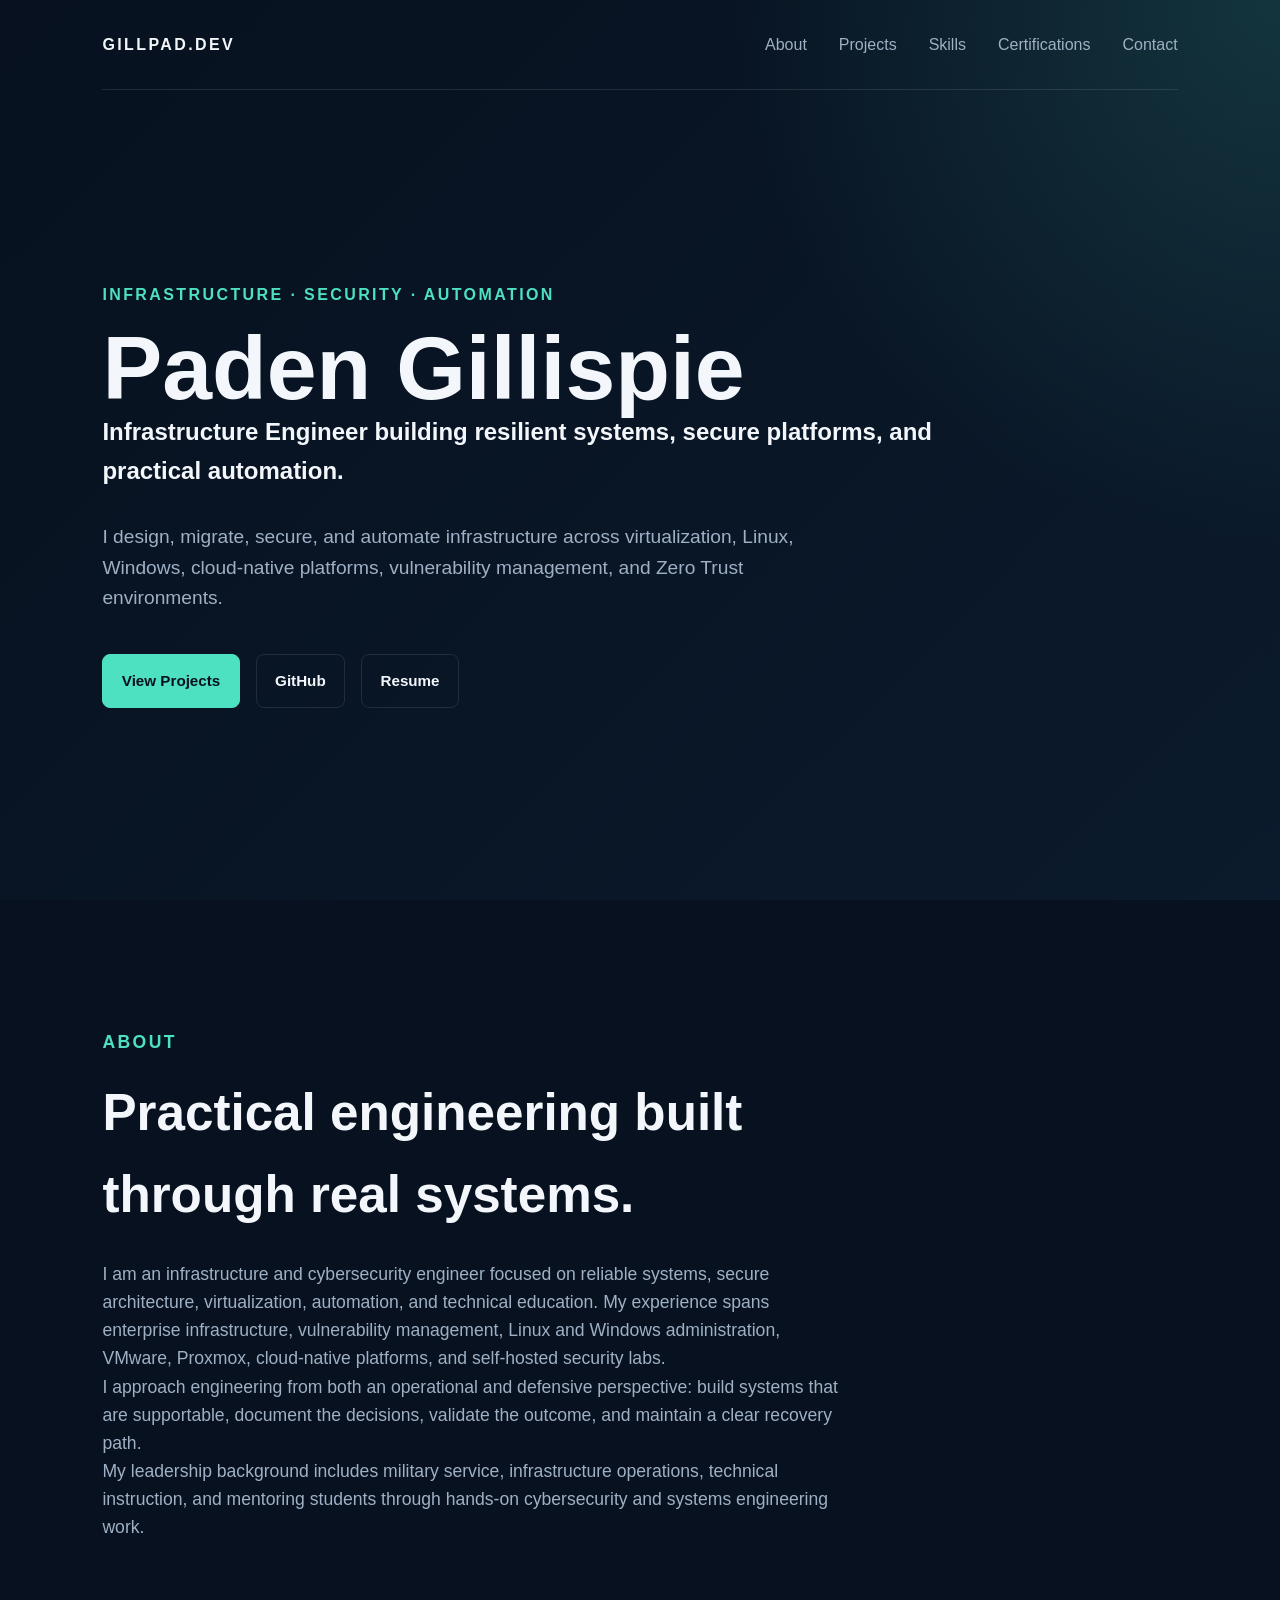
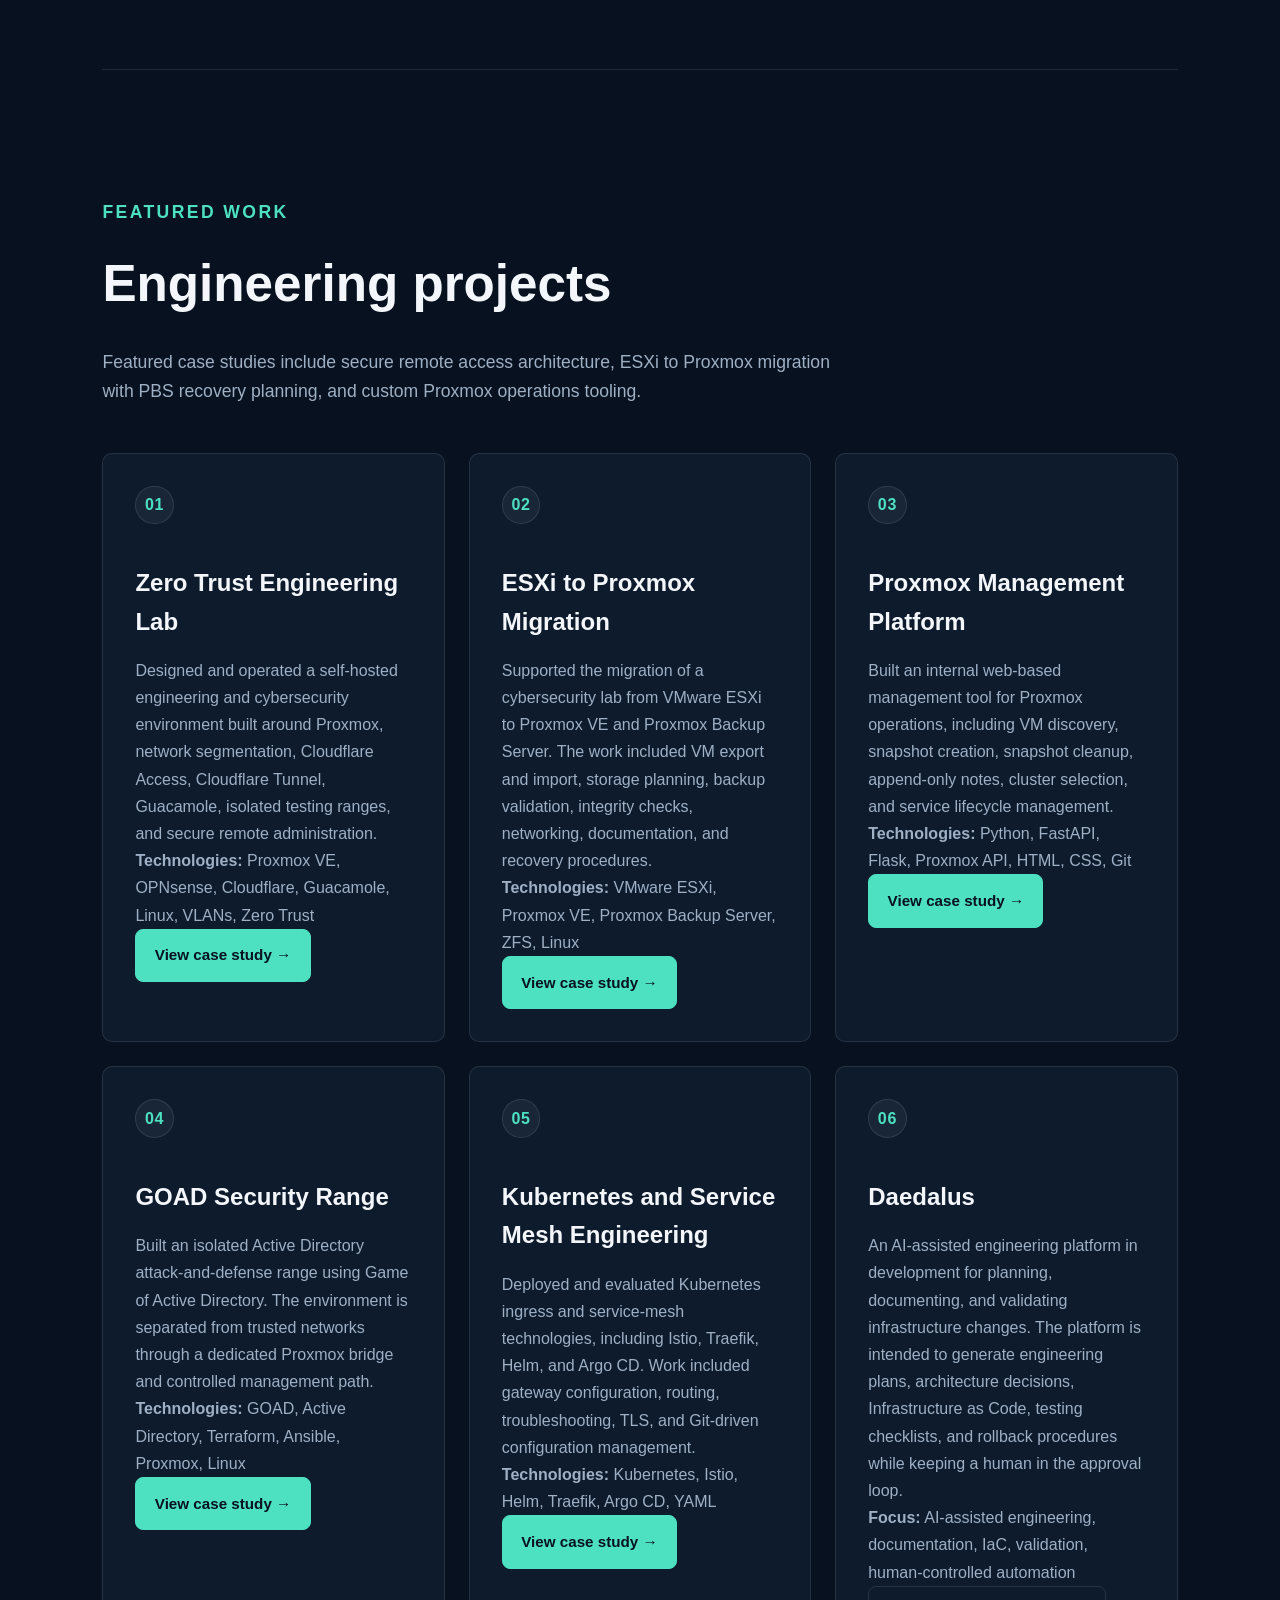
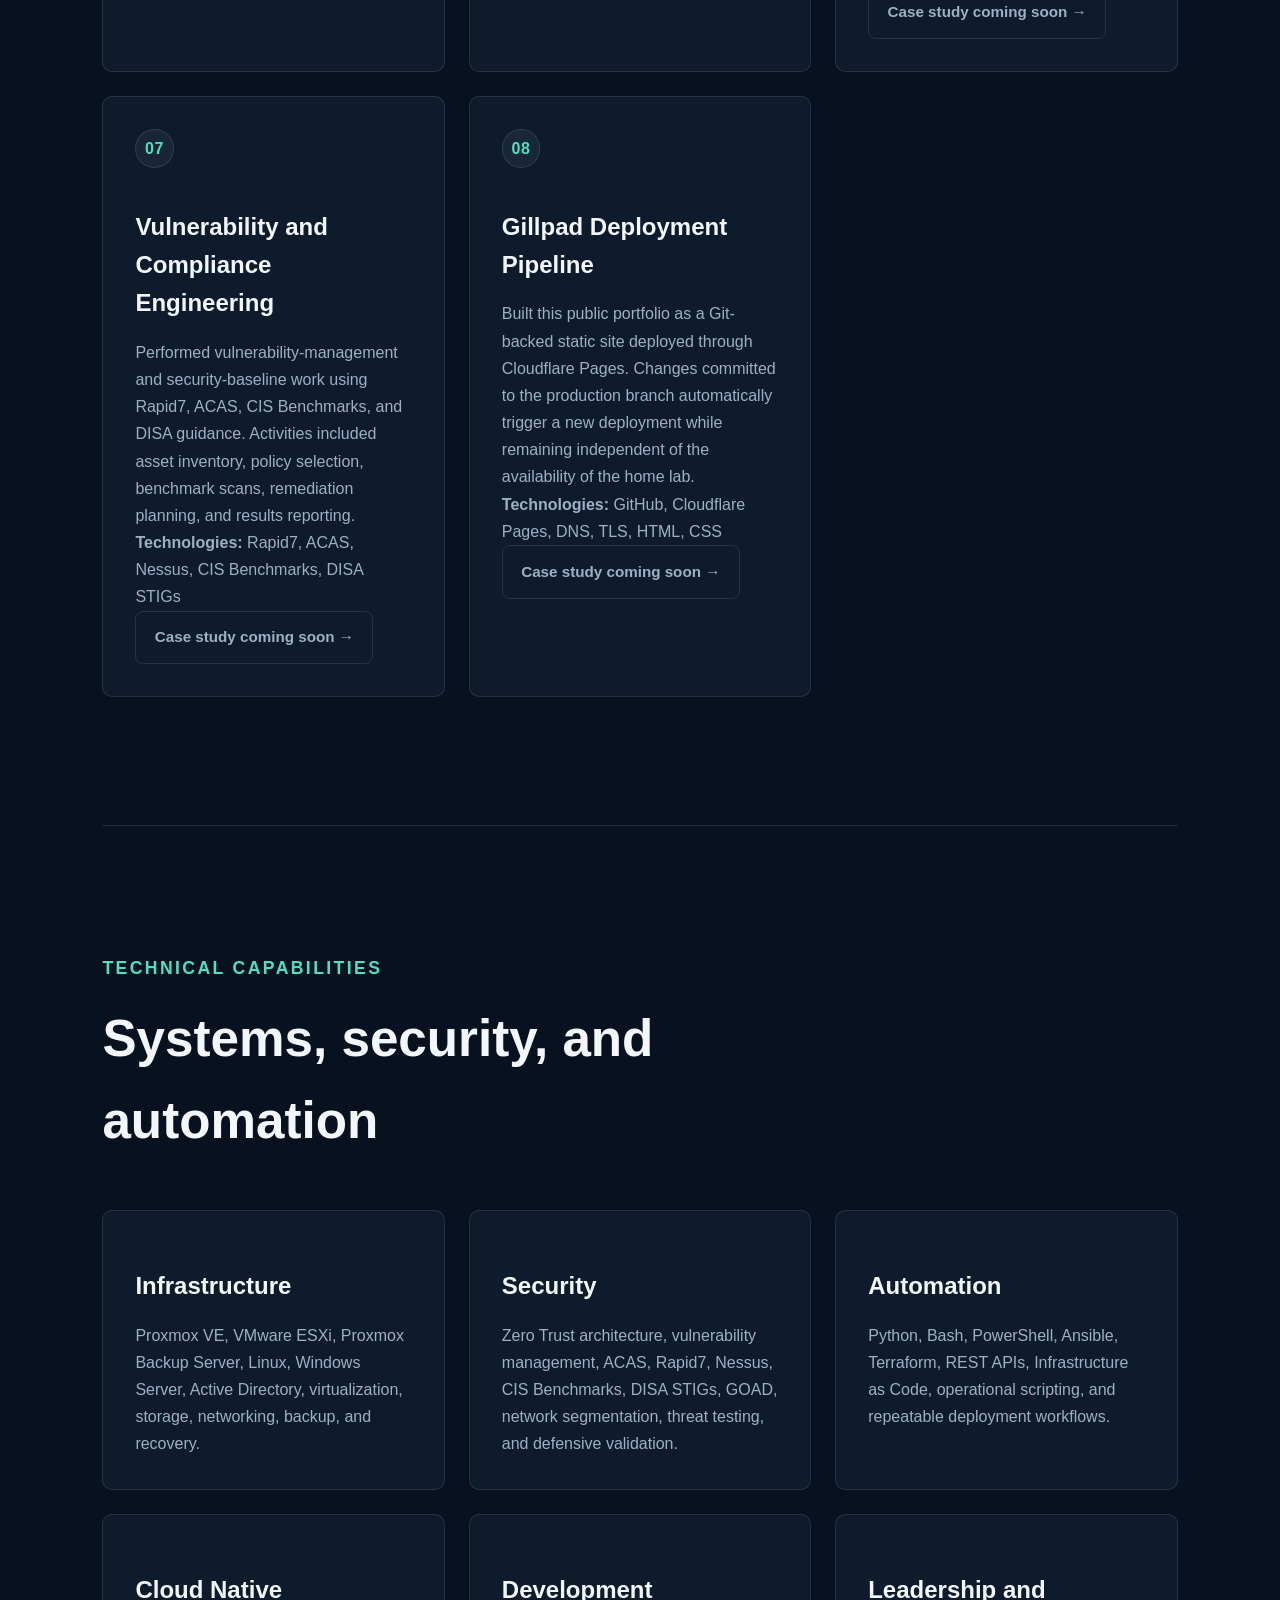
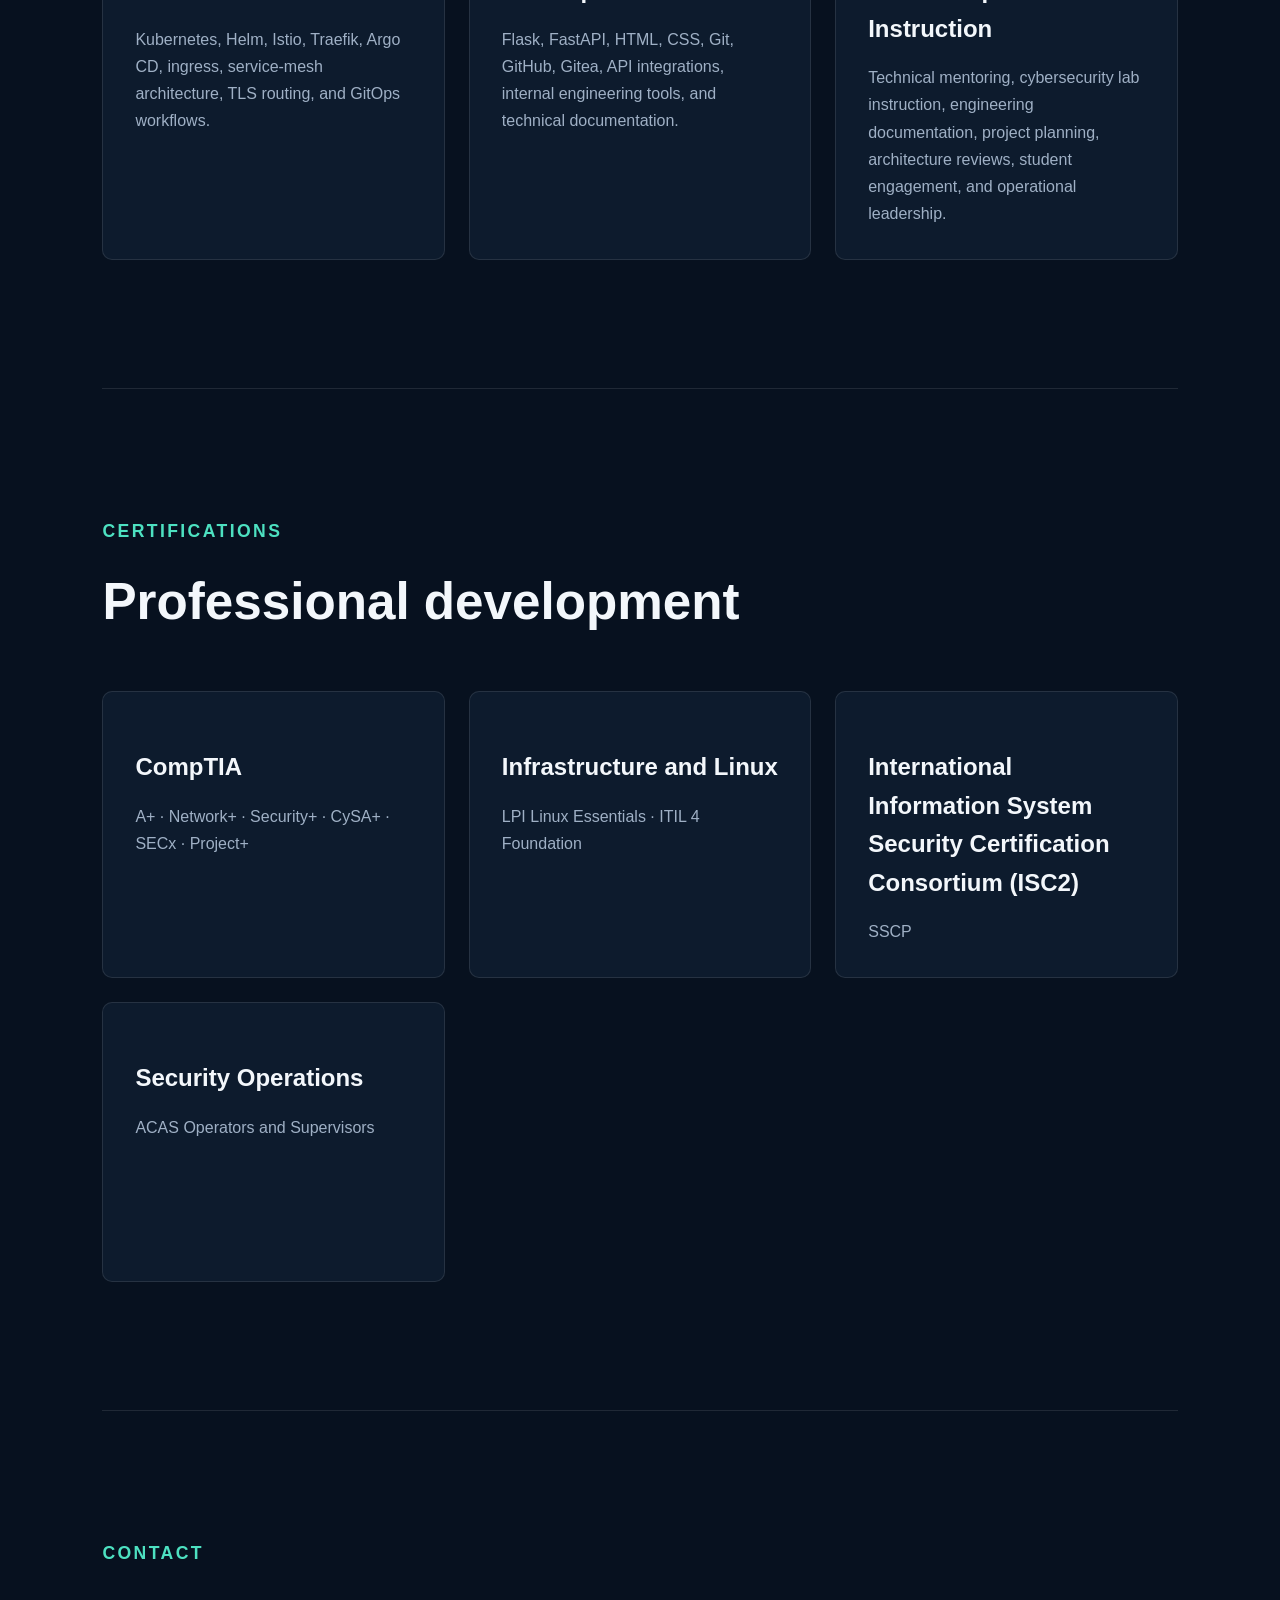
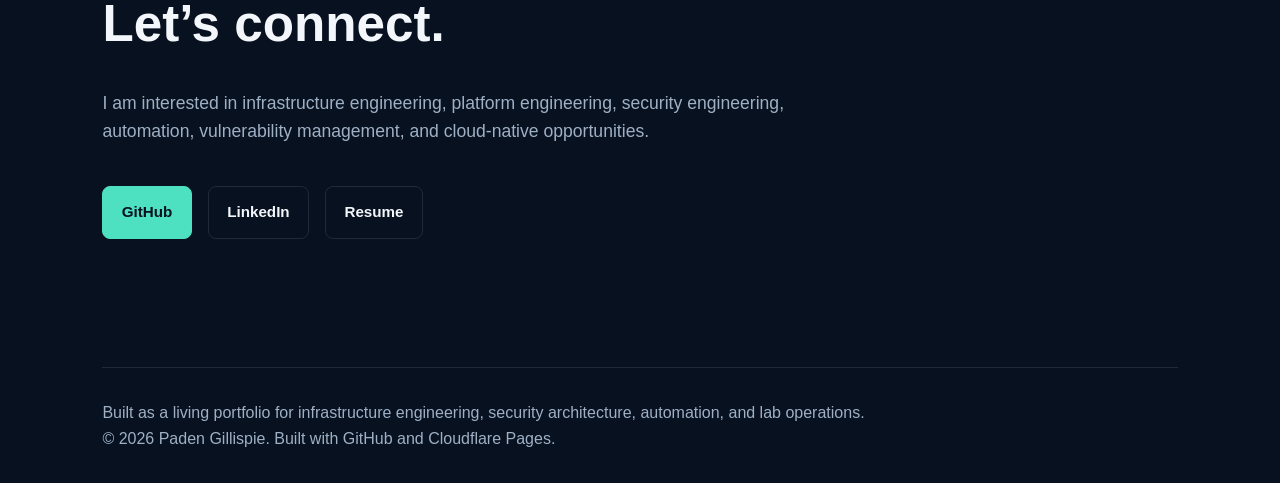
==== index.html @ 0b92f2bb "Update project link to Kubernetes service mesh" ====
<!DOCTYPE html>
<html lang="en">
<head>
  <meta charset="UTF-8">

  <meta
    name="viewport"
    content="width=device-width, initial-scale=1.0"
  >

  <meta
    name="description"
    content="Paden Gillispie's infrastructure engineering, cybersecurity, automation, and Zero Trust portfolio."
  >

  <meta name="author" content="Paden Gillispie">

  <meta property="og:title" content="Paden Gillispie | Infrastructure Engineer">

  <meta
    property="og:description"
    content="Infrastructure engineering, cybersecurity, automation, virtualization, and Zero Trust projects."
  >

  <meta property="og:type" content="website">
  <meta property="og:url" content="https://gillpad.dev">

  <title>Paden Gillispie | Infrastructure Engineer</title>

  <link rel="stylesheet" href="style.css">
</head>

<body>

  <header class="hero">

    <nav aria-label="Primary navigation">

      <a class="logo" href="#top">
        GILLPAD.DEV
      </a>

      <div class="nav-links">
        <a href="#about">About</a>
        <a href="#projects">Projects</a>
        <a href="#skills">Skills</a>
        <a href="#certifications">Certifications</a>
        <a href="#contact">Contact</a>
      </div>

    </nav>

    <div class="hero-content" id="top">

      <p class="eyebrow">
        INFRASTRUCTURE · SECURITY · AUTOMATION
      </p>

      <h1>
        Paden Gillispie
      </h1>

      <h2>
        Infrastructure Engineer building resilient systems,
        secure platforms, and practical automation.
      </h2>

      <p class="hero-text">
        I design, migrate, secure, and automate infrastructure across
        virtualization, Linux, Windows, cloud-native platforms, vulnerability
        management, and Zero Trust environments.
      </p>

      <div class="hero-buttons">

        <a class="button primary" href="#projects">
          View Projects
        </a>

        <a
          class="button secondary"
          href="https://github.com/pgill-dev"
          target="_blank"
          rel="noopener noreferrer"
        >
          GitHub
        </a>

        <a
          class="button secondary"
          href="/assets/PadenGillispie_Resume_2026.pdf"
          target="_blank"
          rel="noopener noreferrer"
        >
          Resume
        </a>

      </div>

    </div>

  </header>

  <main>

    <section id="about">

      <p class="section-label">
        ABOUT
      </p>

      <h2>
        Practical engineering built through real systems.
      </h2>

      <p>
        I am an infrastructure and cybersecurity engineer focused on reliable
        systems, secure architecture, virtualization, automation, and technical
        education. My experience spans enterprise infrastructure, vulnerability
        management, Linux and Windows administration, VMware, Proxmox,
        cloud-native platforms, and self-hosted security labs.
      </p>

      <p>
        I approach engineering from both an operational and defensive
        perspective: build systems that are supportable, document the decisions,
        validate the outcome, and maintain a clear recovery path.
      </p>

      <p>
        My leadership background includes military service, infrastructure
        operations, technical instruction, and mentoring students through
        hands-on cybersecurity and systems engineering work.
      </p>

    </section>

    <section id="projects">

      <p class="section-label">
        FEATURED WORK
      </p>
      <h2>
        Engineering projects
      </h2>

      <p>
        Featured case studies include secure remote access architecture, ESXi to
        Proxmox migration with PBS recovery planning, and custom Proxmox operations
        tooling.
      </p>

      <div class="project-grid">

        <article class="card">

          <span>01</span>

          <h3>
            Zero Trust Engineering Lab
          </h3>

          <p>
            Designed and operated a self-hosted engineering and cybersecurity
            environment built around Proxmox, network segmentation, Cloudflare
            Access, Cloudflare Tunnel, Guacamole, isolated testing ranges, and
            secure remote administration.
          </p>

          <p>
            <strong>Technologies:</strong>
            Proxmox VE, OPNsense, Cloudflare, Guacamole, Linux, VLANs,
            Zero Trust
          </p>

          <a class="project-link" href="/projects/zero-trust-access.html">
            View case study →
          </a>  
            
        </article>

        <article class="card">

          <span>02</span>

          <h3>
            ESXi to Proxmox Migration
          </h3>

          <p>
            Supported the migration of a cybersecurity lab from VMware ESXi to
            Proxmox VE and Proxmox Backup Server. The work included VM export
            and import, storage planning, backup validation, integrity checks,
            networking, documentation, and recovery procedures.
          </p>

          <p>
            <strong>Technologies:</strong>
            VMware ESXi, Proxmox VE, Proxmox Backup Server, ZFS, Linux
          </p>
          <a class="project-link" href="/projects/proxmox-recovery.html">
            View case study →
          </a>

        </article>

        <article class="card">

          <span>03</span>

          <h3>
            Proxmox Management Platform
          </h3>

          <p>
            Built an internal web-based management tool for Proxmox operations,
            including VM discovery, snapshot creation, snapshot cleanup,
            append-only notes, cluster selection, and service lifecycle
            management.
          </p>

          <p>
            <strong>Technologies:</strong>
            Python, FastAPI, Flask, Proxmox API, HTML, CSS, Git
          </p>
          <a class="project-link" href="/projects/proxmox-management-platform.html">
            View case study →
          </a>
          
        </article>

        <article class="card">

          <span>04</span>

          <h3>
            GOAD Security Range
          </h3>

          <p>
            Built an isolated Active Directory attack-and-defense range using
            Game of Active Directory. The environment is separated from trusted
            networks through a dedicated Proxmox bridge and controlled
            management path.
          </p>

          <p>
            <strong>Technologies:</strong>
            GOAD, Active Directory, Terraform, Ansible, Proxmox, Linux
          </p>
          <a class="project-link" href="/projects/goad-security-range.html">
            View case study →
          </a>

        </article>

        <article class="card">

          <span>05</span>

          <h3>
            Kubernetes and Service Mesh Engineering
          </h3>

          <p>
            Deployed and evaluated Kubernetes ingress and service-mesh
            technologies, including Istio, Traefik, Helm, and Argo CD. Work
            included gateway configuration, routing, troubleshooting, TLS, and
            Git-driven configuration management.
          </p>

          <p>
            <strong>Technologies:</strong>
            Kubernetes, Istio, Helm, Traefik, Argo CD, YAML
          </p>
          <a class="project-link" href="/projects/kubernetes-service-mesh.html">
            View case study →
          </a>
          
        </article>

        <article class="card">

          <span>06</span>

          <h3>
            Daedalus
          </h3>

          <p>
            An AI-assisted engineering platform in development for planning,
            documenting, and validating infrastructure changes. The platform is
            intended to generate engineering plans, architecture decisions,
            Infrastructure as Code, testing checklists, and rollback procedures
            while keeping a human in the approval loop.
          </p>

          <p>
            <strong>Focus:</strong>
            AI-assisted engineering, documentation, IaC, validation,
            human-controlled automation
          </p>
          <a class="project-link coming-soon-link" href="/projects/coming-soon.html">
            Case study coming soon →
          </a>

        </article>

        <article class="card">

          <span>07</span>

          <h3>
            Vulnerability and Compliance Engineering
          </h3>

          <p>
            Performed vulnerability-management and security-baseline work using
            Rapid7, ACAS, CIS Benchmarks, and DISA guidance. Activities included
            asset inventory, policy selection, benchmark scans, remediation
            planning, and results reporting.
          </p>

          <p>
            <strong>Technologies:</strong>
            Rapid7, ACAS, Nessus, CIS Benchmarks, DISA STIGs
          </p>
          <a class="project-link coming-soon-link" href="/projects/coming-soon.html">
            Case study coming soon →
          </a>

        </article>

        <article class="card">

          <span>08</span>

          <h3>
            Gillpad Deployment Pipeline
          </h3>

          <p>
            Built this public portfolio as a Git-backed static site deployed
            through Cloudflare Pages. Changes committed to the production
            branch automatically trigger a new deployment while remaining
            independent of the availability of the home lab.
          </p>

          <p>
            <strong>Technologies:</strong>
            GitHub, Cloudflare Pages, DNS, TLS, HTML, CSS
          </p>
          <a class="project-link coming-soon-link" href="/projects/coming-soon.html">
            Case study coming soon →
          </a>

        </article>

      </div>

    </section>

    <section id="skills">

      <p class="section-label">
        TECHNICAL CAPABILITIES
      </p>

      <h2>
        Systems, security, and automation
      </h2>

      <div class="project-grid">

        <article class="card">

          <h3>
            Infrastructure
          </h3>

          <p>
            Proxmox VE, VMware ESXi, Proxmox Backup Server, Linux,
            Windows Server, Active Directory, virtualization, storage,
            networking, backup, and recovery.
          </p>
          
        </article>

        <article class="card">

          <h3>
            Security
          </h3>

          <p>
            Zero Trust architecture, vulnerability management, ACAS, Rapid7,
            Nessus, CIS Benchmarks, DISA STIGs, GOAD, network segmentation,
            threat testing, and defensive validation.
          </p>

        </article>

        <article class="card">

          <h3>
            Automation
          </h3>

          <p>
            Python, Bash, PowerShell, Ansible, Terraform, REST APIs,
            Infrastructure as Code, operational scripting, and repeatable
            deployment workflows.
          </p>

        </article>

        <article class="card">

          <h3>
            Cloud Native
          </h3>

          <p>
            Kubernetes, Helm, Istio, Traefik, Argo CD, ingress,
            service-mesh architecture, TLS routing, and GitOps workflows.
          </p>

        </article>

        <article class="card">

          <h3>
            Development
          </h3>

          <p>
            Flask, FastAPI, HTML, CSS, Git, GitHub, Gitea, API integrations,
            internal engineering tools, and technical documentation.
          </p>

        </article>

        <article class="card">

          <h3>
            Leadership and Instruction
          </h3>

          <p>
            Technical mentoring, cybersecurity lab instruction, engineering
            documentation, project planning, architecture reviews, student
            engagement, and operational leadership.
          </p>

        </article>

      </div>

    </section>

    <section id="certifications">

      <p class="section-label">
        CERTIFICATIONS
      </p>

      <h2>
        Professional development
      </h2>

      <div class="project-grid">

        <article class="card">
          <h3>CompTIA</h3>
          <p>
            A+ · Network+ · Security+ · CySA+ · SECx · Project+
          </p>
        </article>

        <article class="card">
          <h3>Infrastructure and Linux</h3>
          <p>
            LPI Linux Essentials · ITIL 4 Foundation
          </p>
        </article>

        <article class="card">
          <h3>International Information System Security Certification Consortium (ISC2)</h3>
          <p>
           SSCP
          </p>
        </article>

        <article class="card">
          <h3>Security Operations</h3>
          <p>
            ACAS Operators and Supervisors
          </p>
        </article>

      </div>

    </section>

    <section id="contact">

      <p class="section-label">
        CONTACT
      </p>

      <h2>
        Let’s connect.
      </h2>

      <p>
        I am interested in infrastructure engineering, platform engineering,
        security engineering, automation, vulnerability management, and
        cloud-native opportunities.
      </p>

      <div class="hero-buttons">

        <a
          class="button primary"
          href="https://github.com/pgill-dev"
          target="_blank"
          rel="noopener noreferrer"
        >
          GitHub
        </a>
        
        <a
          class="button secondary"
          href="https://www.linkedin.com/in/paden-gillispie/"
          target="_blank"
          rel="noopener noreferrer"
        >
          LinkedIn
        </a>

        <a
          class="button secondary"
          href="/assets/PadenGillispie_Resume_2026.pdf"
          target="_blank"
          rel="noopener noreferrer"
        >
          Resume
        </a>

      </div>

    </section>

  </main>

  <footer>
    <p>
      Built as a living portfolio for infrastructure engineering, security
      architecture, automation, and lab operations.
    </p>

    <p>
      © 2026 Paden Gillispie. Built with GitHub and Cloudflare Pages.
    </p>

  </footer>

</body>
</html>
---- style.css ----
:root {
  --background: #07111f;
  --surface: #0d1b2d;
  --surface-light: #13263e;
  --text: #f3f7fb;
  --muted: #9fb0c5;
  --accent: #4de1c1;
  --accent-soft: rgba(77, 225, 193, 0.12);
  --border: rgba(255, 255, 255, 0.1);
}

/* Base */
* {
  box-sizing: border-box;
  margin: 0;
  padding: 0;
}

html {
  scroll-behavior: smooth;
}

body {
  font-family: Arial, Helvetica, sans-serif;
  background: var(--background);
  color: var(--text);
  line-height: 1.6;
}

a {
  color: inherit;
  text-decoration: none;
}

/* Header / Hero */
.hero {
  min-height: 100vh;
  padding: 0 8%;
  background:
    radial-gradient(circle at top right, rgba(77, 225, 193, 0.15), transparent 35%),
    linear-gradient(135deg, #07111f, #0b1a2c);
}

nav {
  height: 90px;
  display: flex;
  justify-content: space-between;
  align-items: center;
  border-bottom: 1px solid var(--border);
}

.logo {
  font-weight: 800;
  letter-spacing: 0.15rem;
}

.nav-links {
  display: flex;
  gap: 2rem;
  color: var(--muted);
}

.nav-links a:hover {
  color: var(--accent);
}

.hero-content {
  max-width: 900px;
  padding: 12rem 0 8rem;
}

.eyebrow,
.section-label {
  color: var(--accent);
  font-weight: 700;
  letter-spacing: 0.15rem;
  margin-bottom: 1rem;
  text-transform: uppercase;
}

h1 {
  font-size: clamp(3rem, 7vw, 6.5rem);
  line-height: 1;
  max-width: 1100px;
}

.hero-text {
  max-width: 700px;
  margin-top: 2rem;
  font-size: 1.2rem;
  color: var(--muted);
}

.hero-buttons {
  display: flex;
  flex-wrap: wrap;
  gap: 1rem;
  margin-top: 2.5rem;
}

/* Buttons */
.button,
.project-link {
  display: inline-flex;
  align-items: center;
  justify-content: center;
  min-height: 44px;
  padding: 0.85rem 1.15rem;
  border: 1px solid var(--border);
  border-radius: 8px;
  font-size: 0.95rem;
  font-weight: 800;
  text-decoration: none;
  transition:
    transform 0.2s ease,
    filter 0.2s ease,
    border-color 0.2s ease,
    background 0.2s ease;
}

.button:hover,
.project-link:hover {
  transform: translateY(-2px);
}

.primary,
.project-link {
  background: var(--accent);
  color: var(--background);
  border-color: var(--accent);
}

.secondary {
  background: transparent;
  color: var(--text);
}

.secondary:hover {
  border-color: var(--accent);
}

.coming-soon-link {
  background: transparent;
  color: var(--muted);
  border-color: var(--border);
}

.coming-soon-link:hover {
  color: var(--accent);
  border-color: var(--accent);
  background: rgba(255, 255, 255, 0.04);
}

/* Layout */
main {
  padding: 0 8%;
}

section {
  padding: 8rem 0;
  border-bottom: 1px solid var(--border);
}

section h2 {
  max-width: 800px;
  margin-bottom: 1.5rem;
  font-size: clamp(2rem, 4vw, 3.5rem);
}

section > p {
  max-width: 750px;
  color: var(--muted);
  font-size: 1.1rem;
}

/* Project Cards */
.project-grid {
  display: grid;
  grid-template-columns: repeat(3, 1fr);
  gap: 1.5rem;
  margin-top: 3rem;
}

.card {
  min-height: 280px;
  padding: 2rem;
  border: 1px solid var(--border);
  border-radius: 10px;
  background: var(--surface);
  transition:
    transform 0.2s ease,
    border-color 0.2s ease;
}

.card:hover {
  transform: translateY(-5px);
  border-color: var(--accent);
}

.card span {
  display: inline-flex;
  align-items: center;
  justify-content: center;
  min-width: 2.4rem;
  height: 2.4rem;
  margin-bottom: 1rem;
  border: 1px solid var(--border);
  border-radius: 999px;
  color: var(--accent);
  font-size: 1rem;
  font-weight: 800;
  letter-spacing: 0.04em;
  background: rgba(255, 255, 255, 0.05);
}

.card h3 {
  margin: 1.5rem 0 1rem;
  font-size: 1.5rem;
}

.card p {
  color: var(--muted);
  font-size: 1rem;
  line-height: 1.7;
}

/* Case Study Pages */
.case-study {
  width: min(1120px, calc(100% - 3rem));
  margin: 0 auto;
}

.case-hero {
  padding: 4rem 0 3rem;
}

.case-summary,
.case-hero .case-summary {
  max-width: 760px;
  color: var(--muted);
  font-size: 1.15rem;
}

.case-section {
  padding: 3rem 0;
}

.case-meta {
  display: flex;
  flex-wrap: wrap;
  gap: 0.75rem;
  margin-top: 1.5rem;
}

.tag {
  display: inline-flex;
  align-items: center;
  min-height: 34px;
  padding: 0.4rem 0.75rem;
  border: 1px solid var(--border);
  border-radius: 999px;
  color: var(--accent);
  background: rgba(255, 255, 255, 0.04);
  font-size: 0.85rem;
  font-weight: 700;
}

.back-link {
  display: inline-block;
  margin-bottom: 2rem;
  color: var(--muted);
}

.back-link:hover {
  color: var(--accent);
}

.two-column {
  display: grid;
  grid-template-columns: repeat(2, minmax(0, 1fr));
  gap: 1.25rem;
  margin-top: 2rem;
}

.detail-card {
  padding: 1.35rem;
  border: 1px solid var(--border);
  border-radius: 12px;
  background: rgba(255, 255, 255, 0.04);
}

.detail-card h3 {
  margin-bottom: 0.5rem;
  font-size: 1.15rem;
}

.detail-card p,
.detail-card li {
  color: var(--muted);
  line-height: 1.65;
}

.detail-card ul {
  padding-left: 1.2rem;
}

.project-footer {
  display: flex;
  flex-wrap: wrap;
  gap: 1rem;
  margin-top: 2rem;
}

/* Architecture / Diagrams */
.architecture {
  margin-top: 2rem;
  padding: 1.5rem;
  border: 1px solid var(--border);
  border-radius: 12px;
  background: rgba(255, 255, 255, 0.04);
}

.architecture p {
  margin-bottom: 1rem;
  color: var(--muted);
}

.project-image {
  margin-top: 2rem;
}

.project-image img {
  display: block;
  width: 100%;
  height: auto;
  border: 1px solid var(--border);
  border-radius: 10px;
  background: var(--surface);
}

.project-image figcaption {
  margin-top: 0.75rem;
  color: var(--muted);
  font-size: 0.9rem;
  line-height: 1.5;
}

/* Mermaid Flowcharts */
.mermaid-card {
  margin: 2.5rem auto;
  padding: 2rem;
  width: min(1200px, 100%);
  border: 1px solid rgba(77, 225, 193, 0.25);
  border-radius: 14px;
  background:
    linear-gradient(135deg, rgba(77, 225, 193, 0.08), rgba(120, 160, 255, 0.05)),
    rgba(255, 255, 255, 0.04);
  overflow-x: auto;
}

.mermaid-card pre {
  margin: 0;
}

.mermaid-card svg {
  min-width: 950px;
  width: 100%;
  max-width: 100%;
  height: auto;
  font-size: 22px;
}

.mermaid-card .node rect,
.mermaid-card .node polygon,
.mermaid-card .node path {
  fill: rgba(18, 28, 34, 0.95) !important;
  stroke: rgba(77, 225, 193, 0.75) !important;
  stroke-width: 2.5px !important;
}

.mermaid-card .nodeLabel,
.mermaid-card .label,
.mermaid-card text {
  fill: #e8fff7 !important;
  color: #e8fff7 !important;
  font-size: 22px !important;
  font-weight: 800 !important;
}

.mermaid-card .edgePath path {
  stroke: rgba(120, 210, 255, 0.9) !important;
  stroke-width: 3px !important;
}

.mermaid-card .edgeLabel {
  background-color: rgba(10, 18, 24, 0.9) !important;
  color: #c9fff1 !important;
  font-size: 17px !important;
  font-weight: 800 !important;
}

.mermaid-card marker path {
  fill: rgba(120, 210, 255, 0.9) !important;
  stroke: rgba(120, 210, 255, 0.9) !important;
}

/* Footer */
footer {
  padding: 2rem 8%;
  color: var(--muted);
}

/* Responsive */
@media (max-width: 900px) {
  .project-grid {
    grid-template-columns: repeat(2, 1fr);
  }
}

@media (max-width: 760px) {
  .nav-links {
    display: none;
  }

  .hero-content {
    padding-top: 8rem;
  }

  .hero-buttons {
    flex-direction: column;
    align-items: flex-start;
  }

  .project-grid,
  .two-column {
    grid-template-columns: 1fr;
  }

  .case-study {
    width: min(100%, calc(100% - 2rem));
  }

  .mermaid-card {
    padding: 1rem;
  }
}
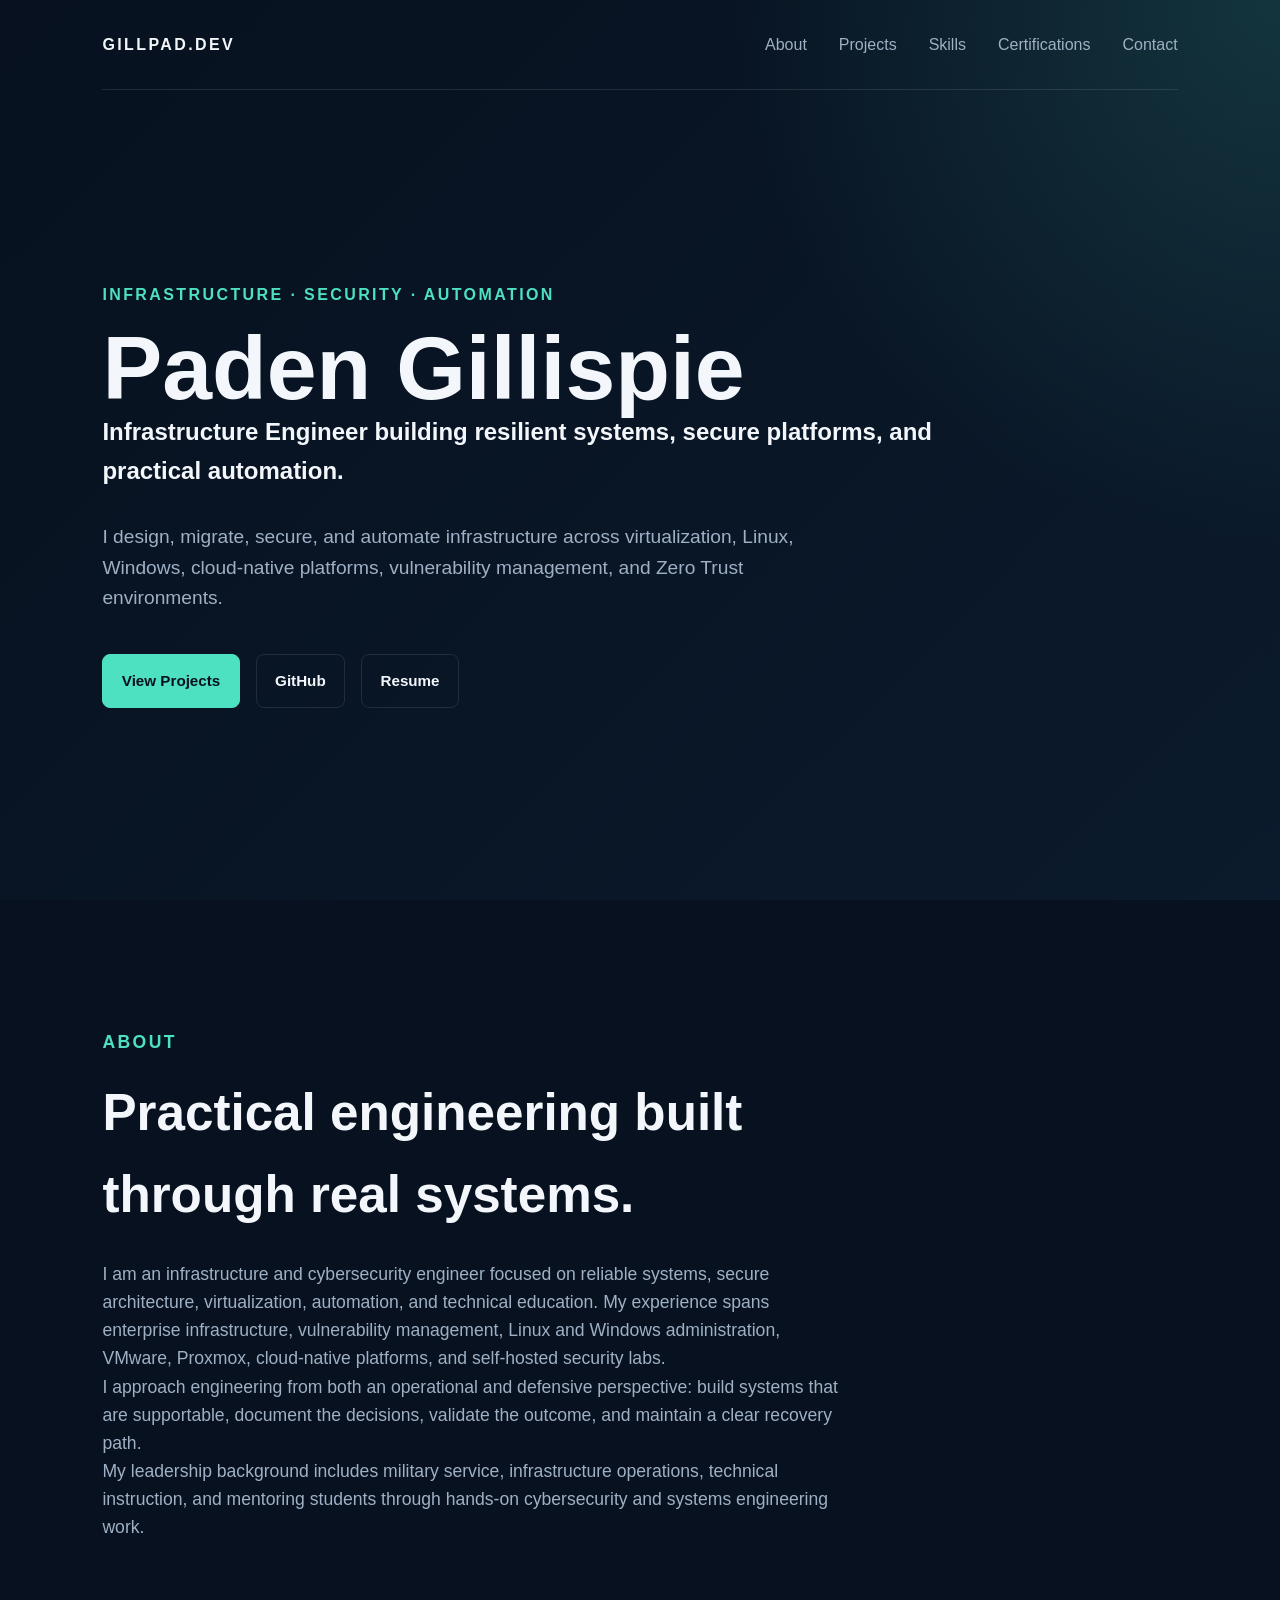
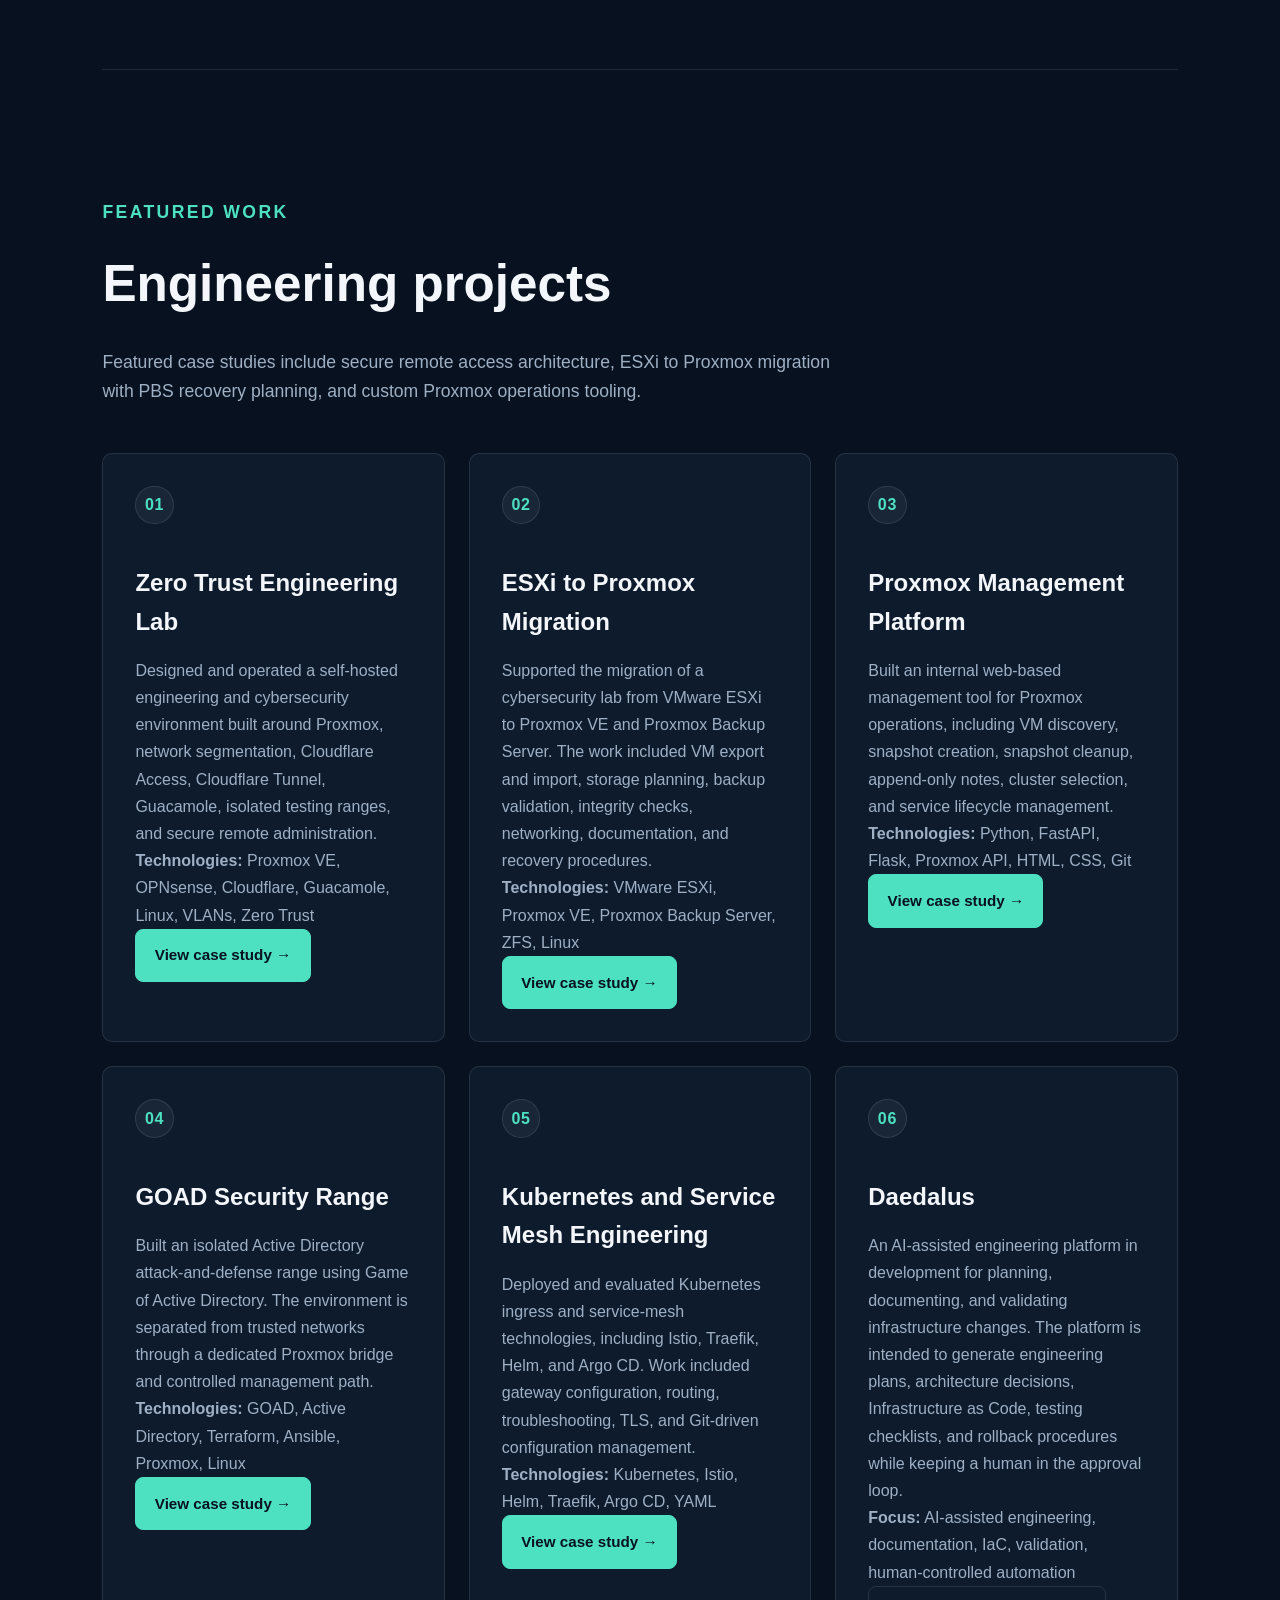
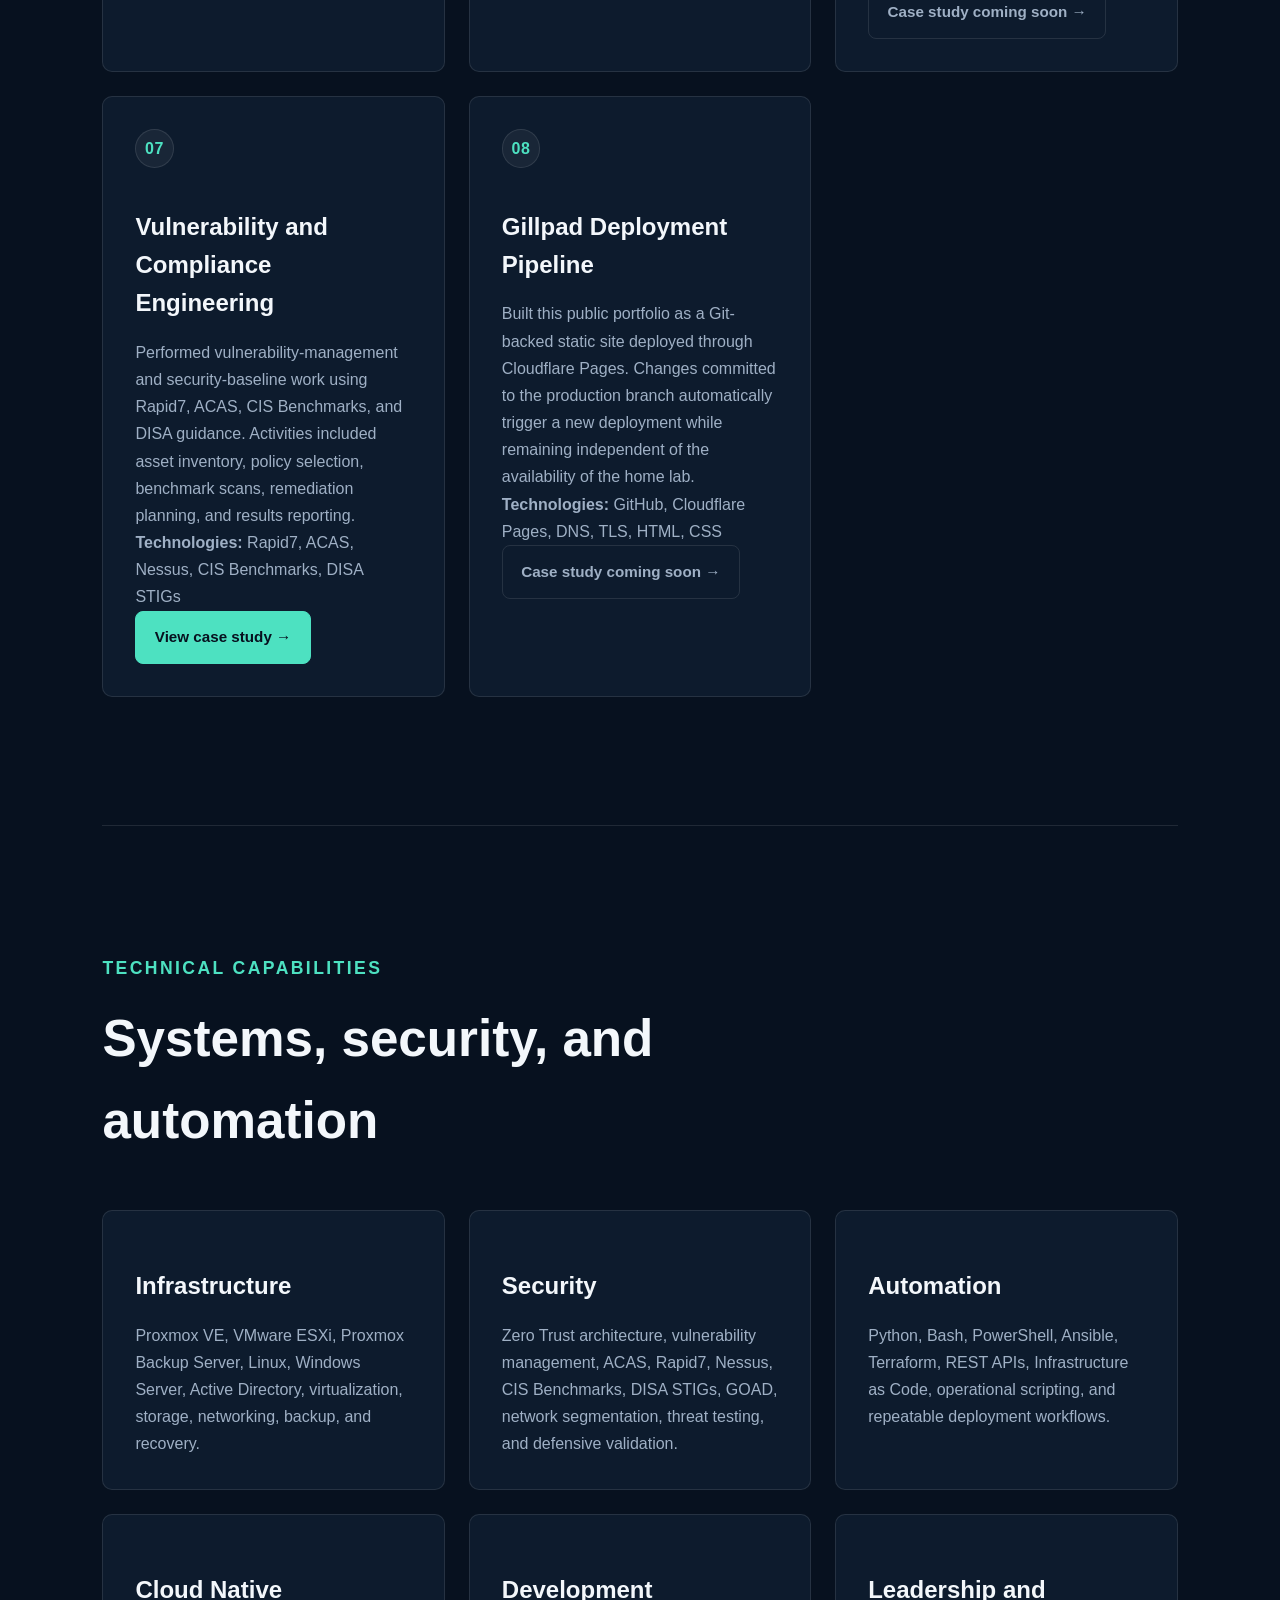
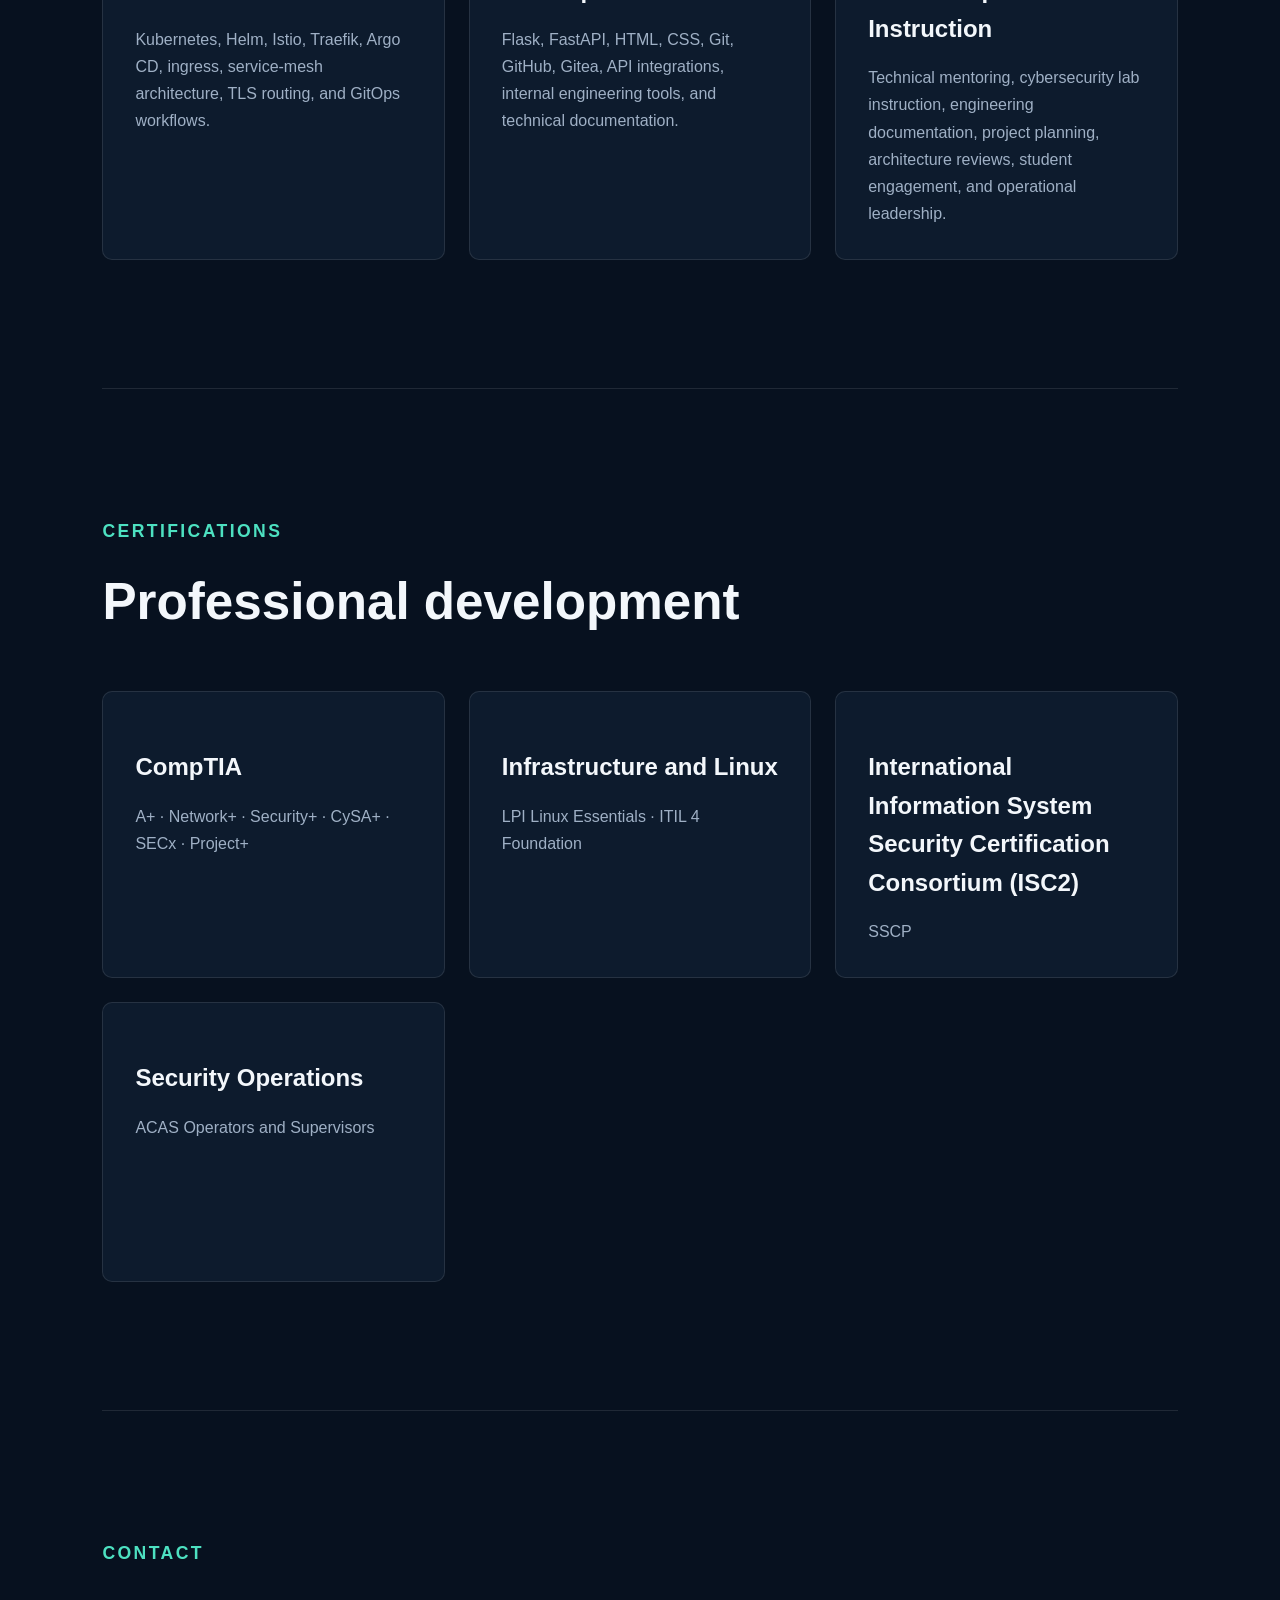
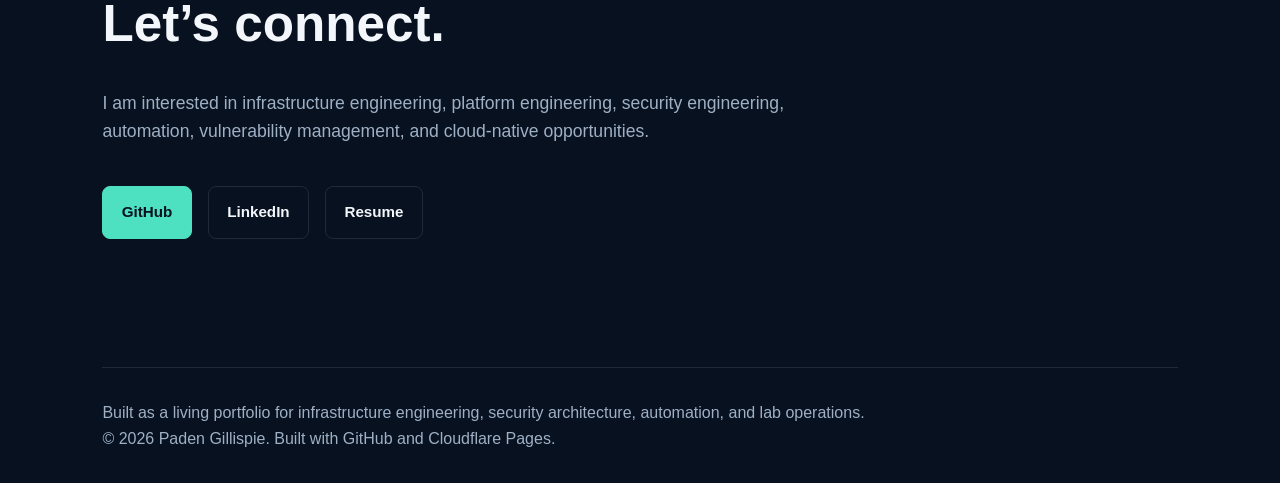
==== commit be64d1a1: "Update project link to vulnerability compliance engineering" ====
--- a/index.html
+++ b/index.html
@@ -325,8 +325,8 @@
             <strong>Technologies:</strong>
             Rapid7, ACAS, Nessus, CIS Benchmarks, DISA STIGs
           </p>
-          <a class="project-link coming-soon-link" href="/projects/coming-soon.html">
-            Case study coming soon →
+          <a class="project-link" href="/projects/vulnerability-compliance-engineering.html">
+            View case study →
           </a>
 
         </article>
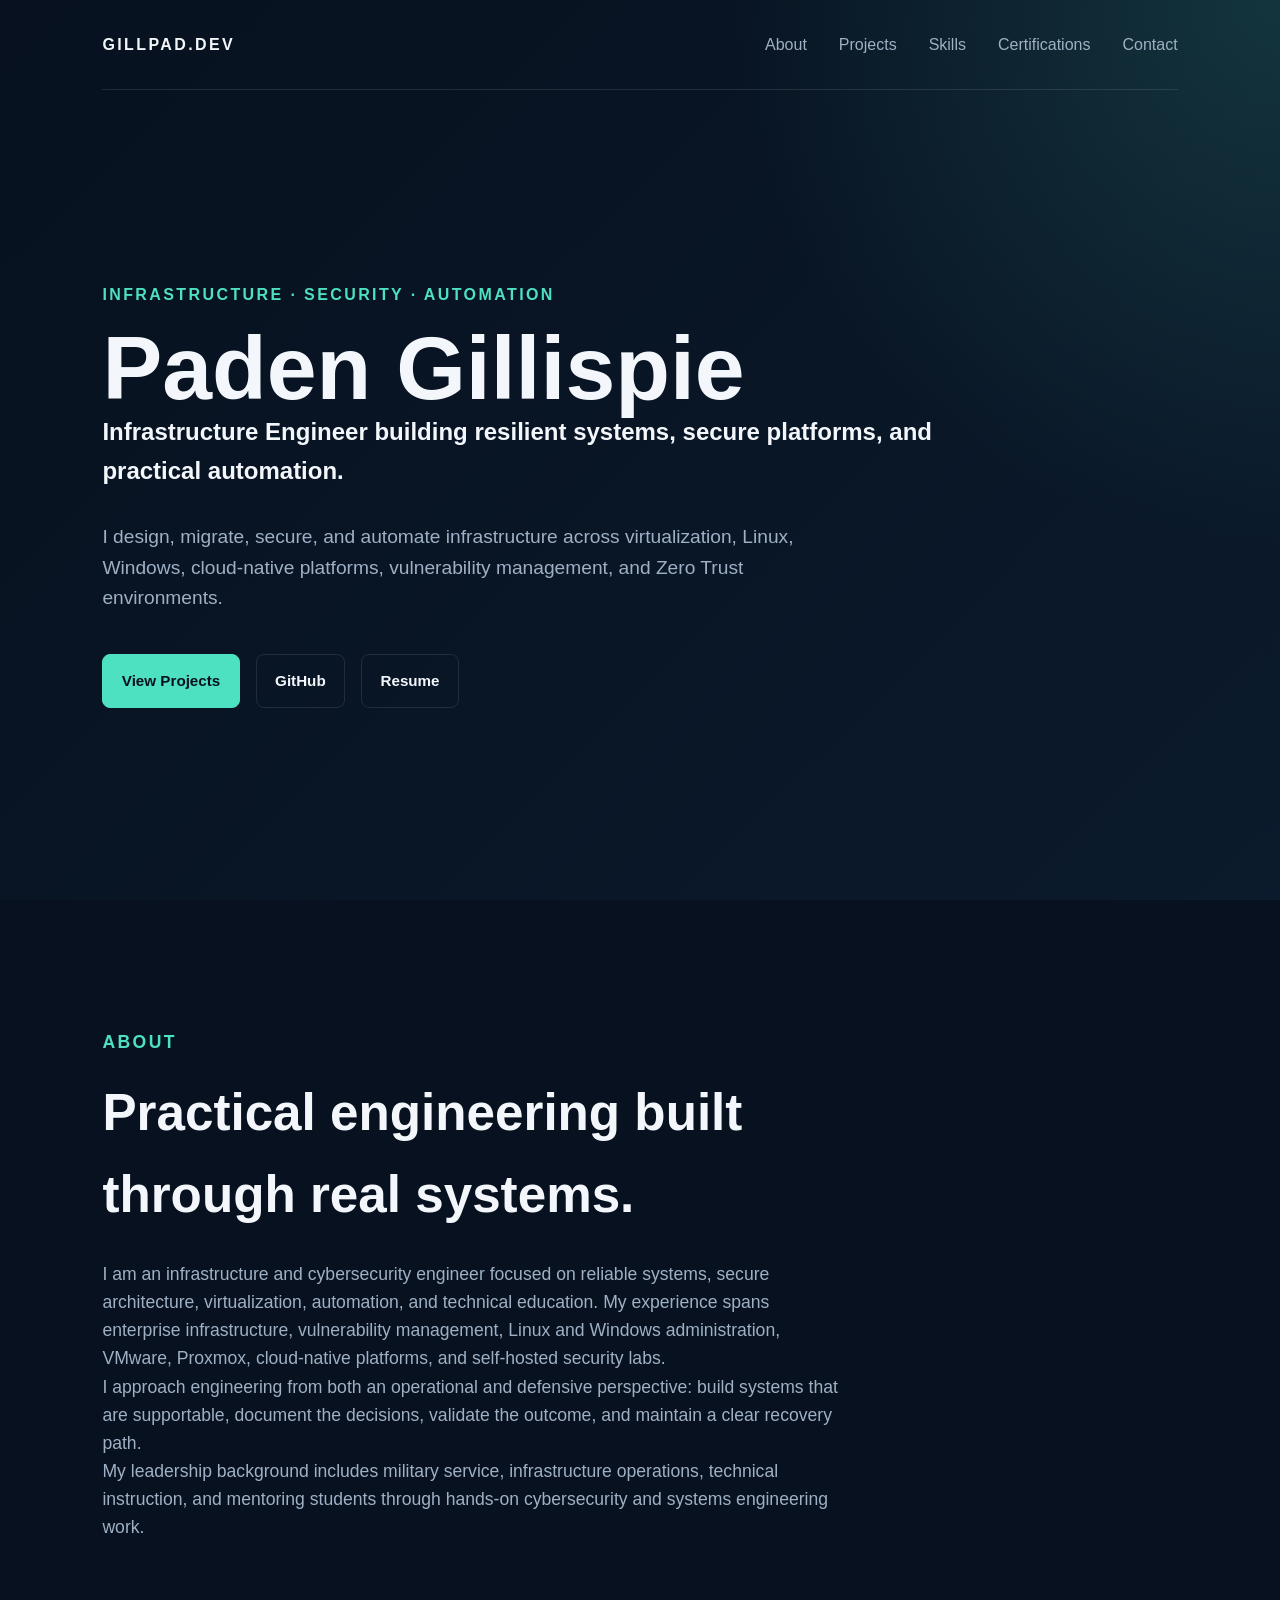
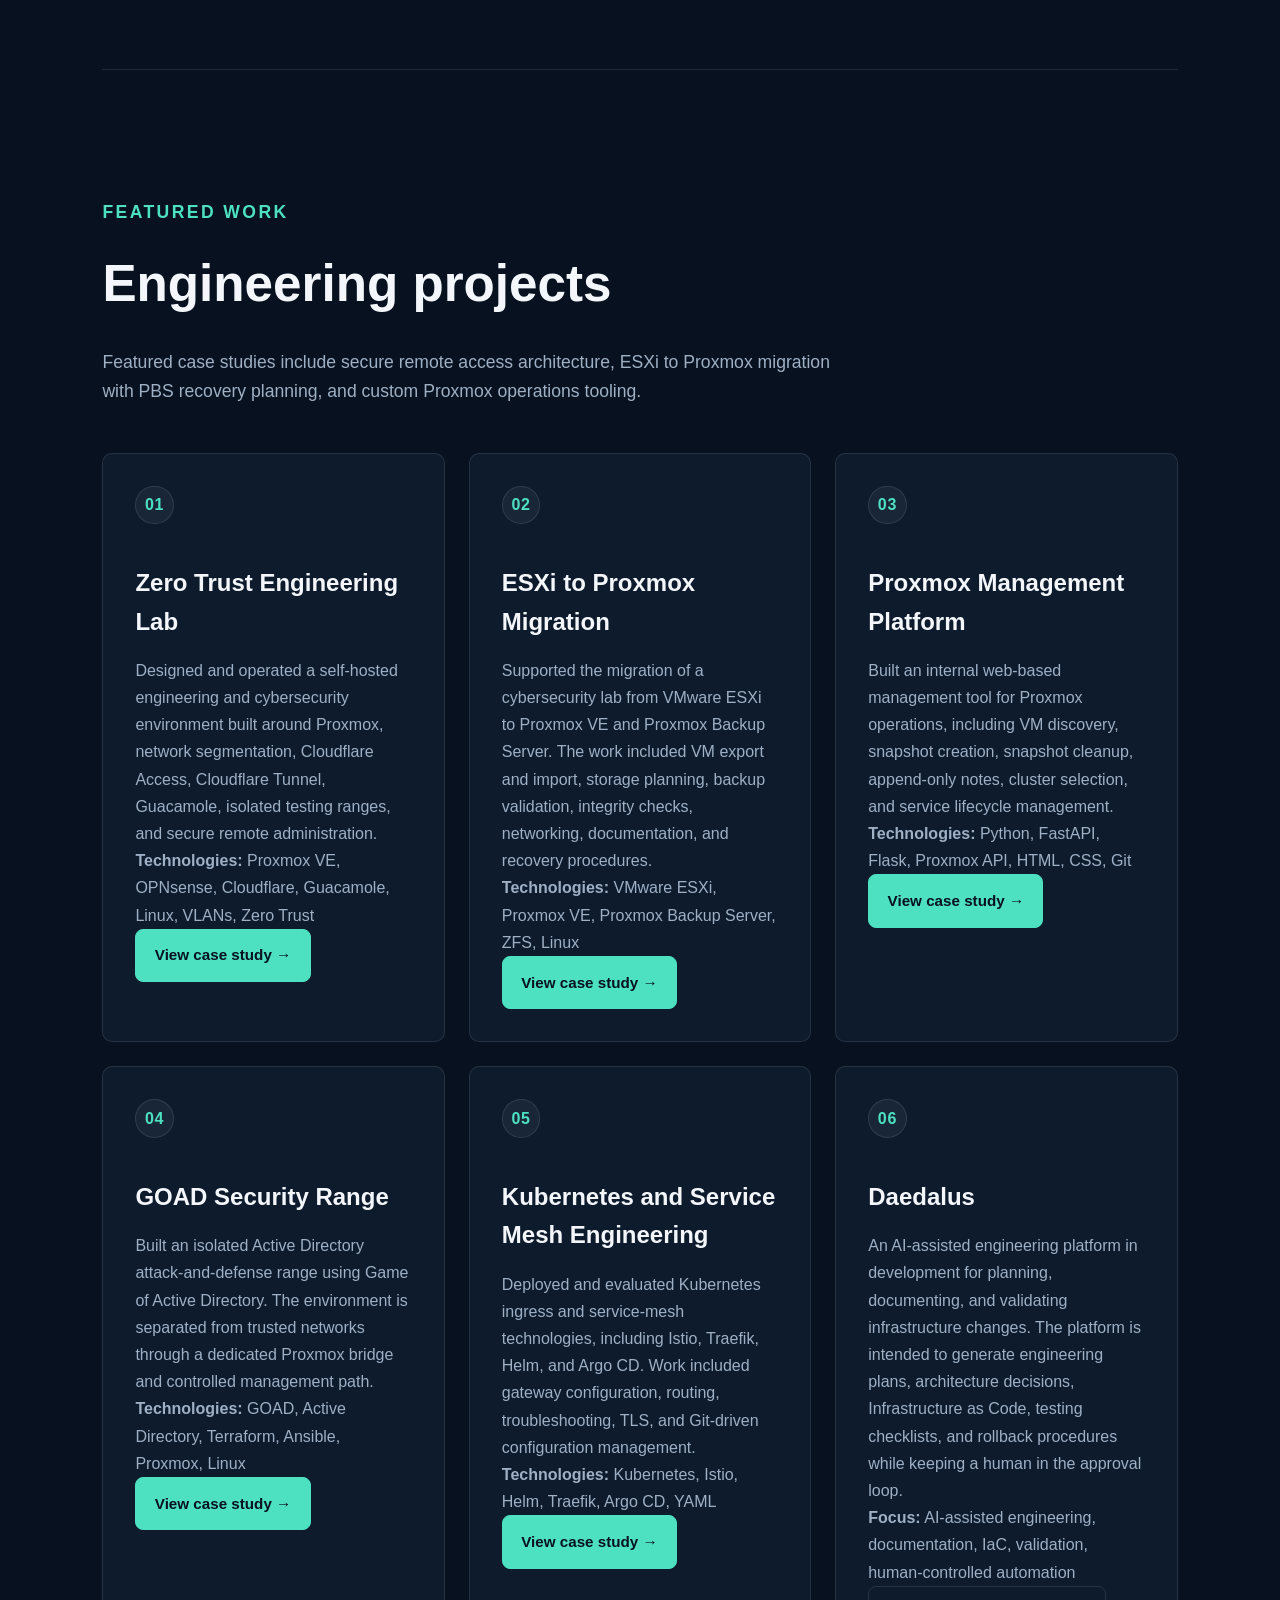
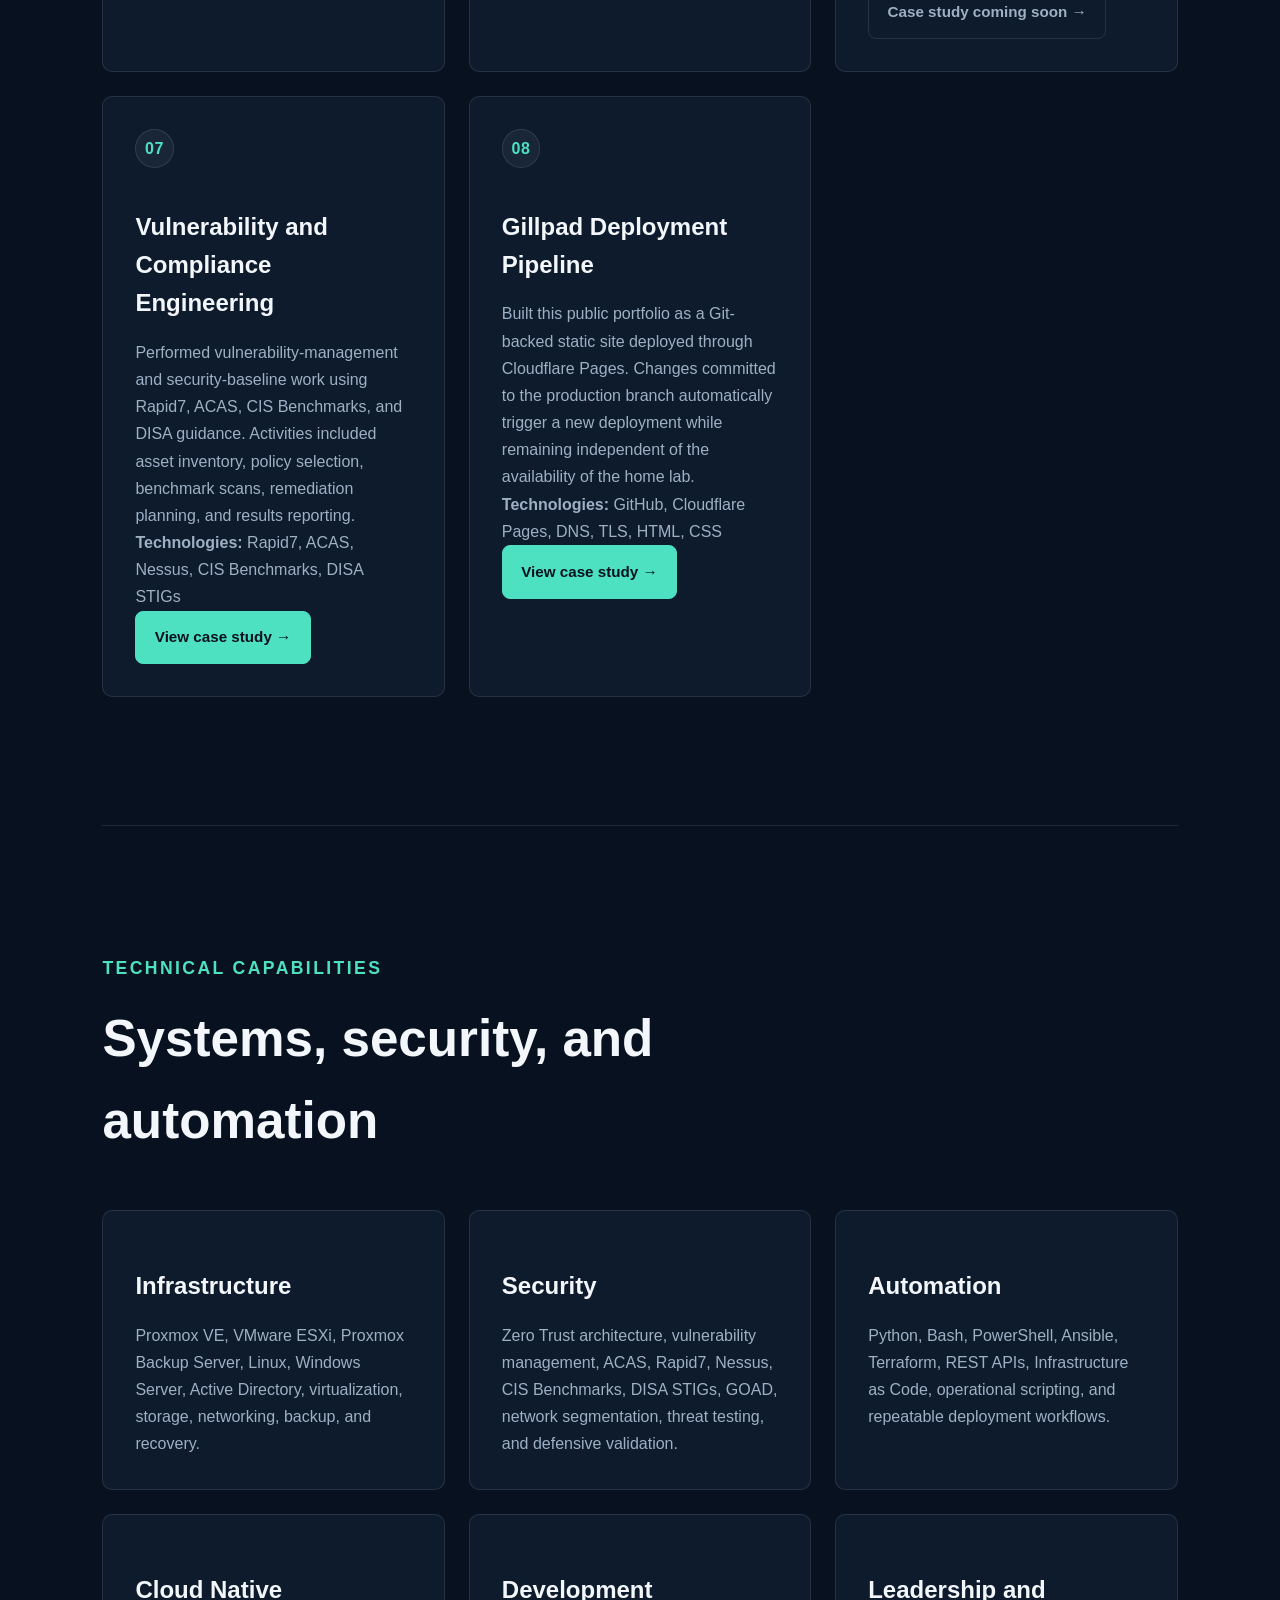
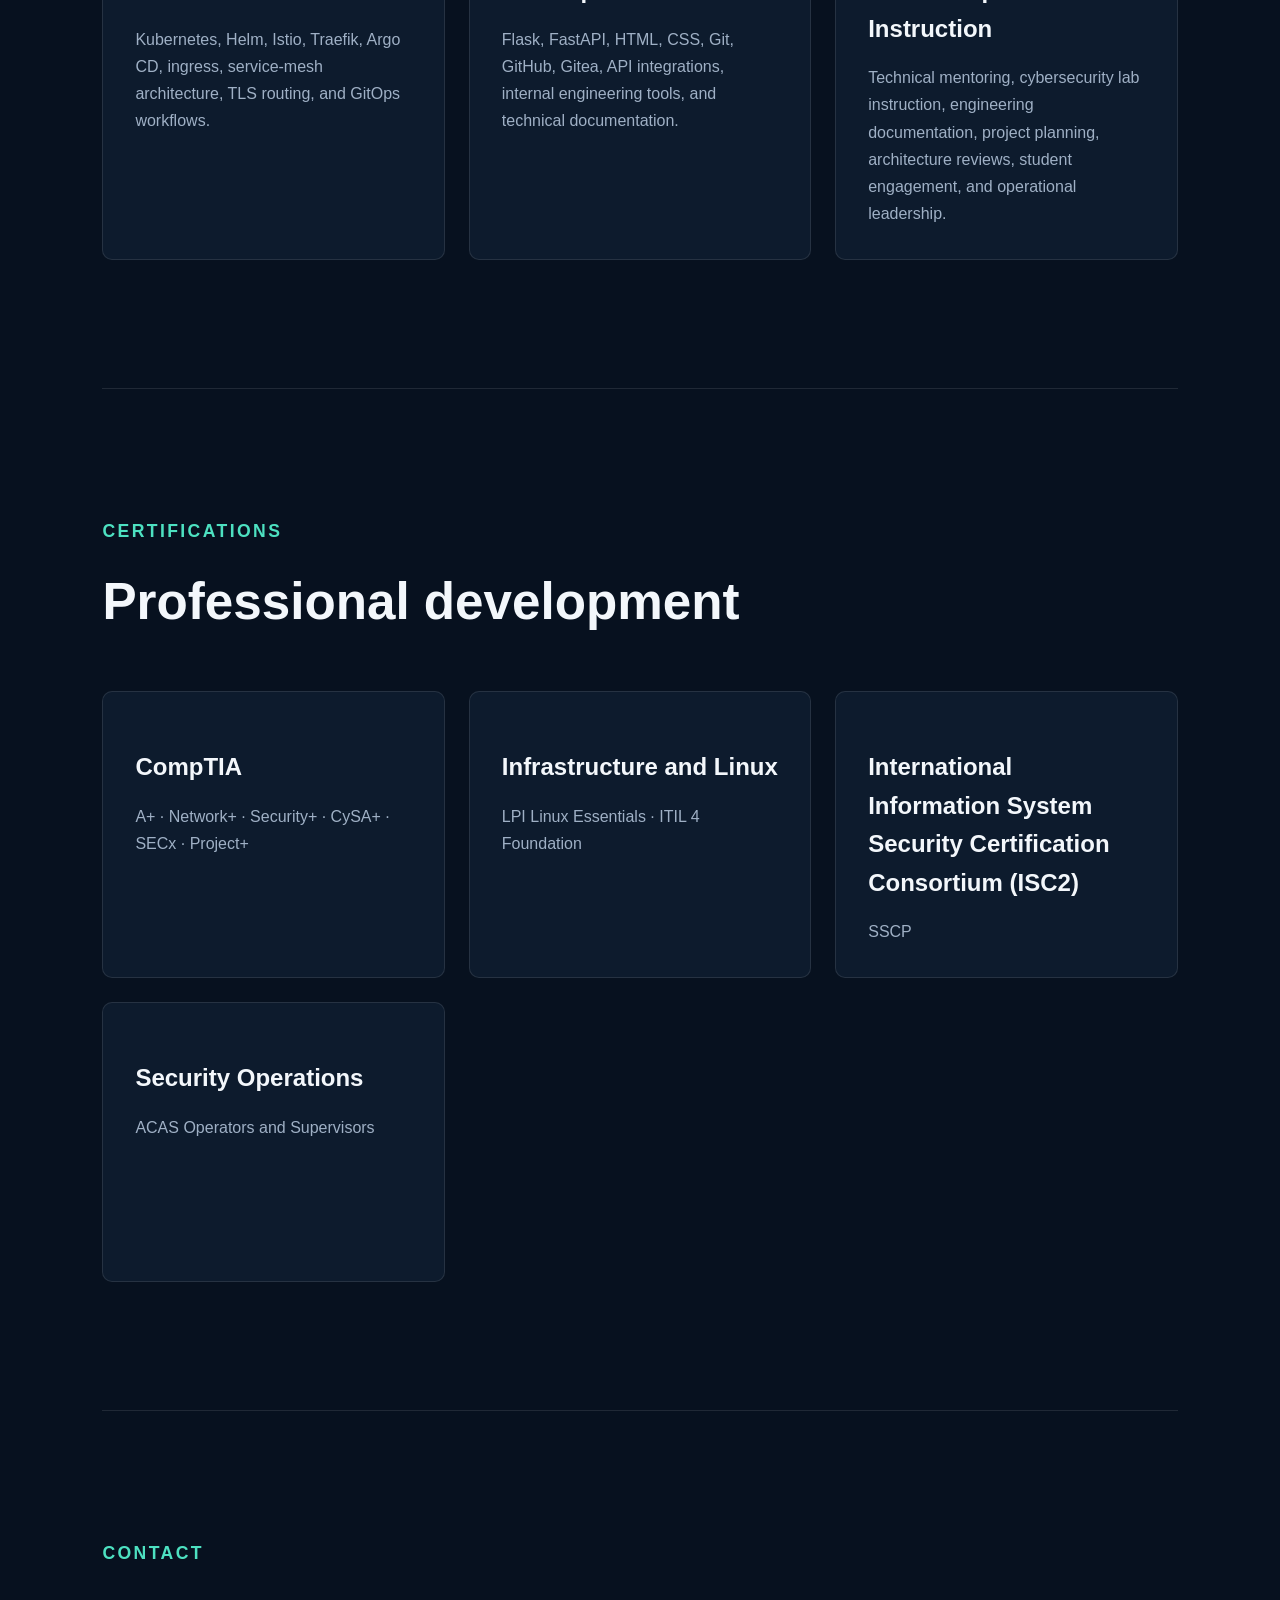
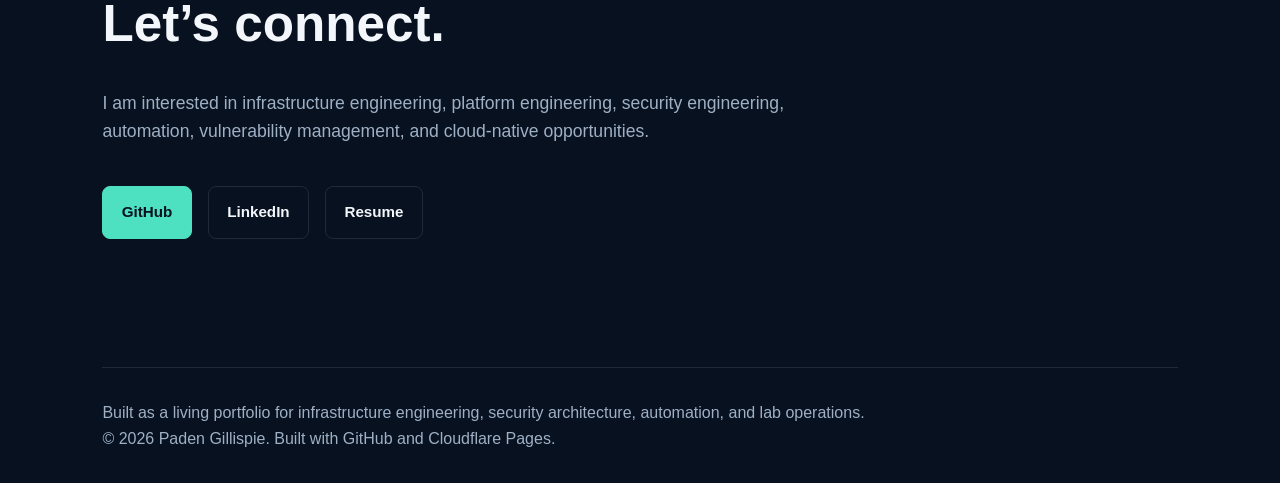
==== commit 1f5b7865: "Update project link to Gillpad deployment pipeline" ====
--- a/index.html
+++ b/index.html
@@ -350,8 +350,8 @@
             <strong>Technologies:</strong>
             GitHub, Cloudflare Pages, DNS, TLS, HTML, CSS
           </p>
-          <a class="project-link coming-soon-link" href="/projects/coming-soon.html">
-            Case study coming soon →
+          <a class="project-link" href="/projects/gillpad-deployment-pipeline.html">
+            View case study →
           </a>
 
         </article>
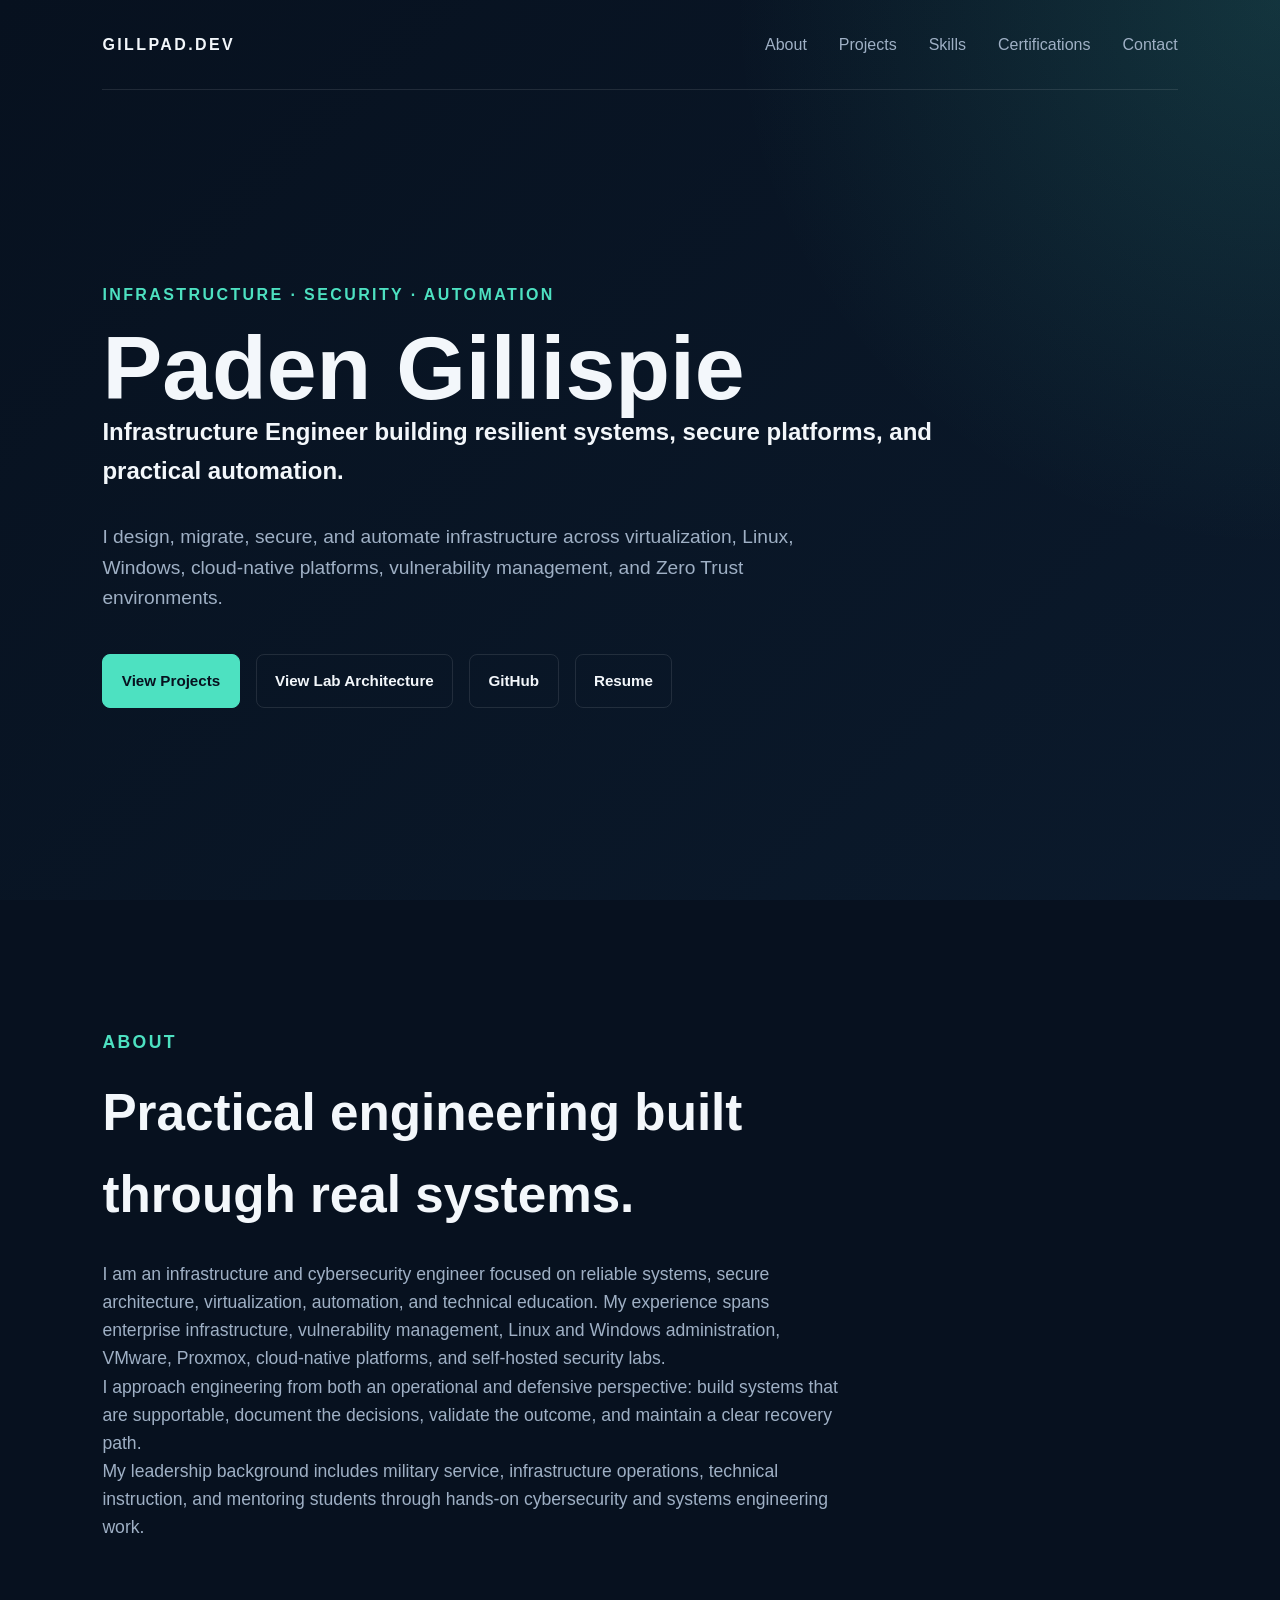
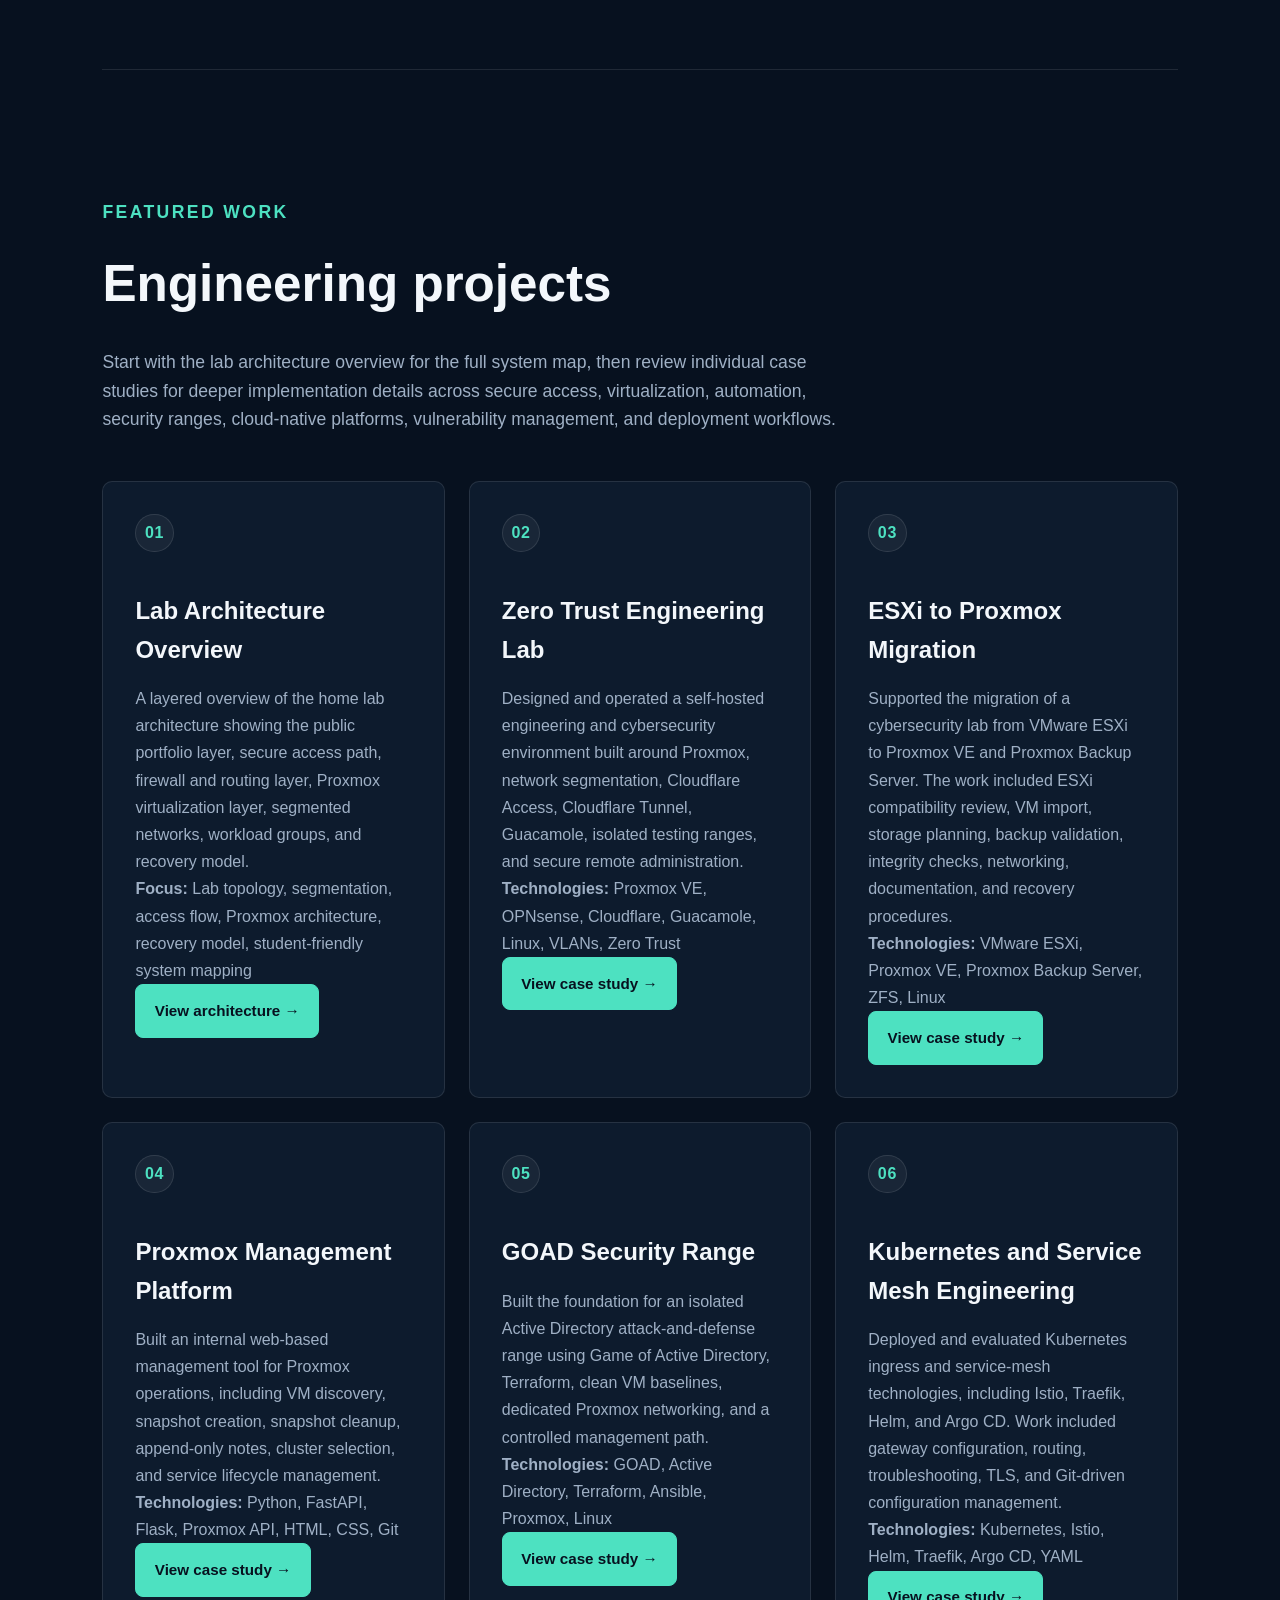
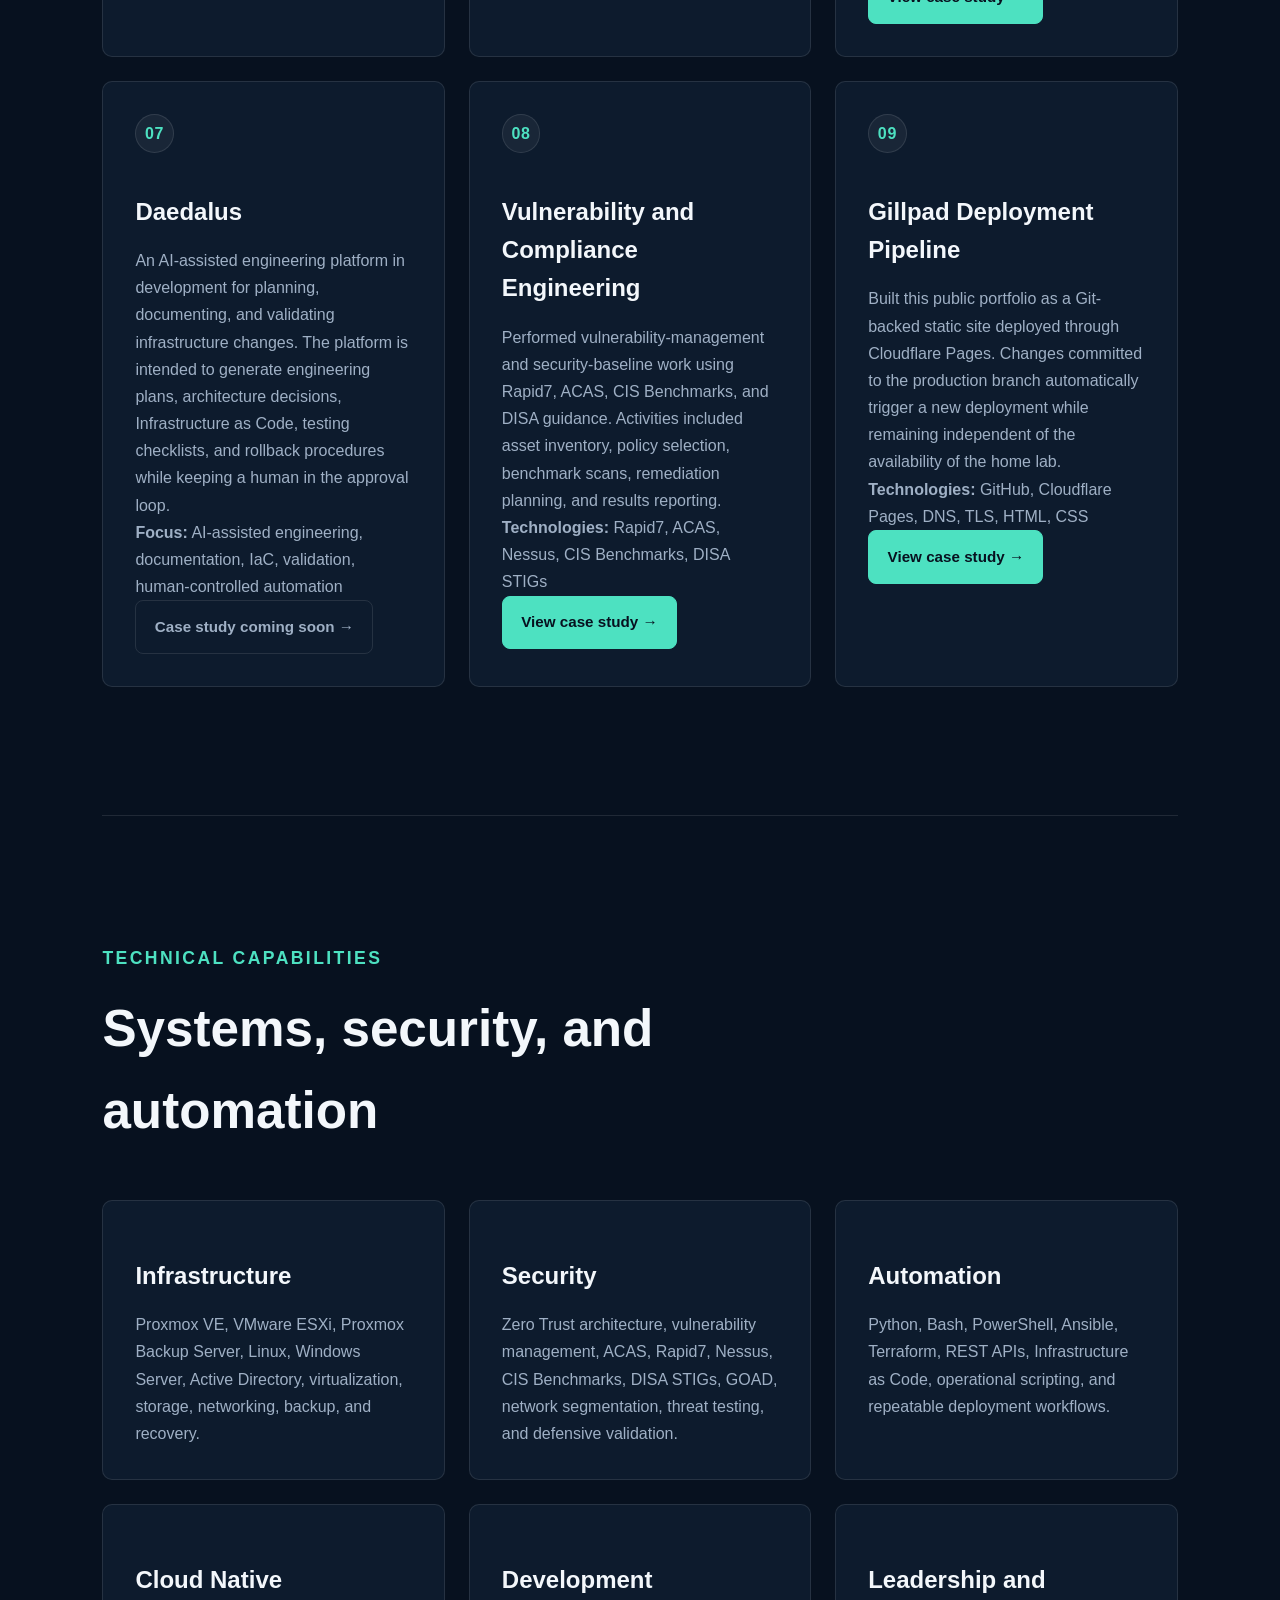
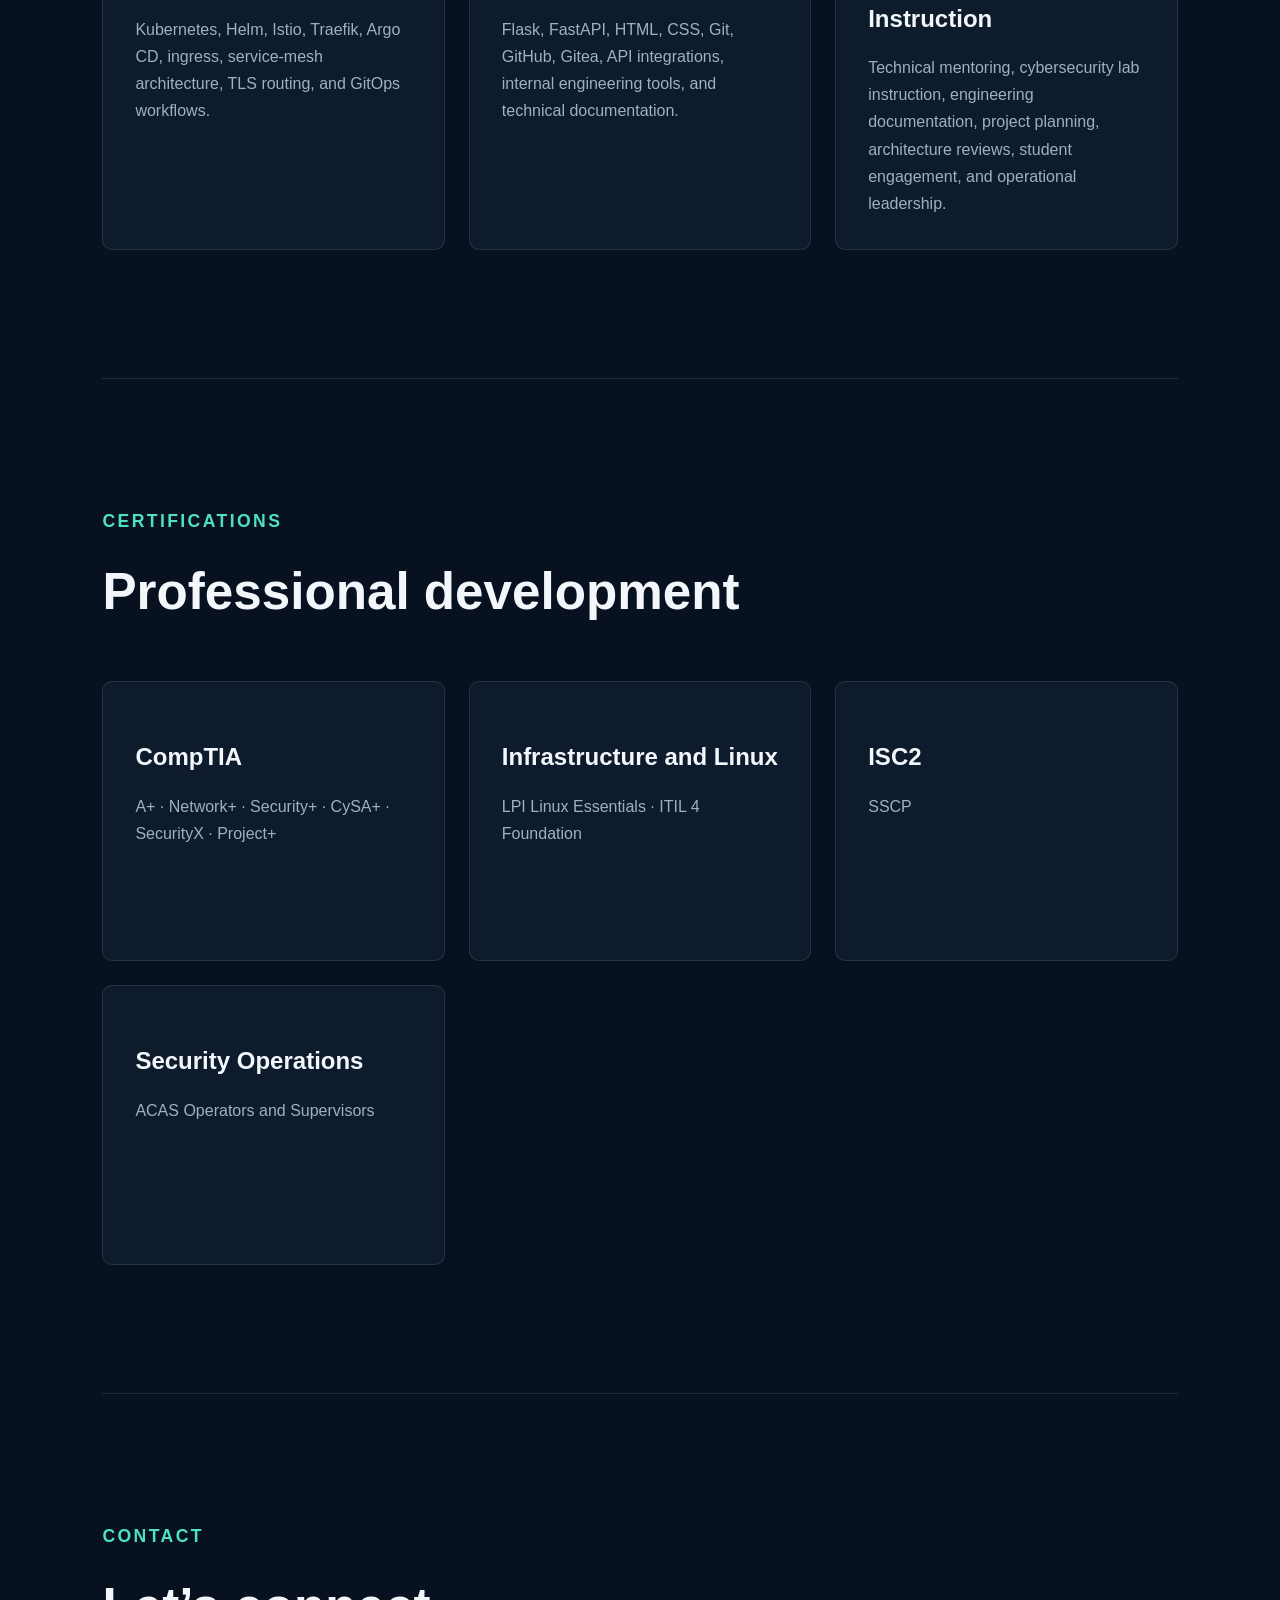
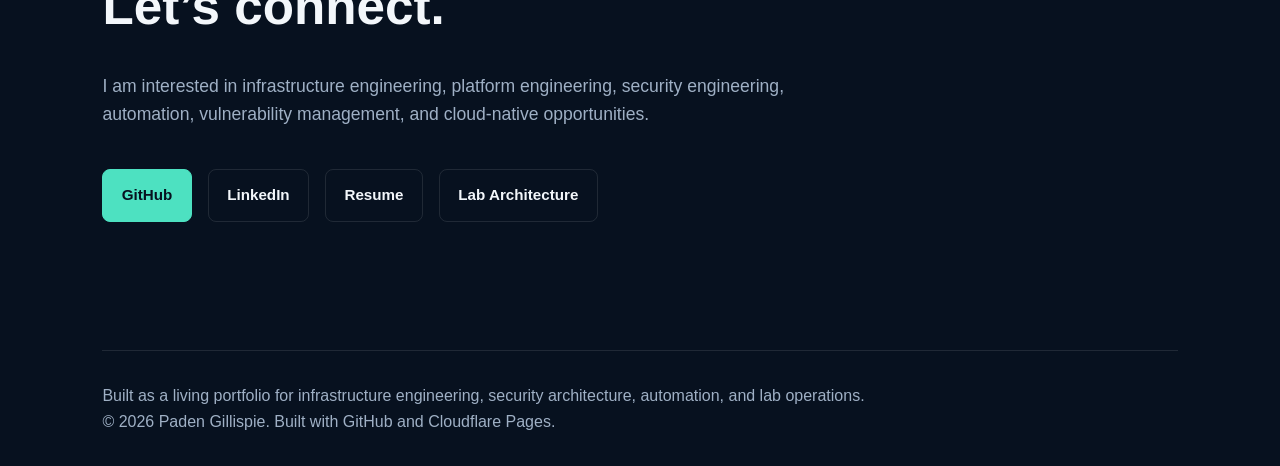
==== commit 60397e00: "Enhance index.html with new project links and descriptions Added a link to the Lab Architecture page" ====
--- a/index.html
+++ b/index.html
@@ -77,6 +77,10 @@
           View Projects
         </a>
 
+        <a class="button secondary" href="/projects/lab-architecture.html">
+          View Lab Architecture
+        </a>
+
         <a
           class="button secondary"
           href="https://github.com/pgill-dev"
@@ -140,14 +144,16 @@
       <p class="section-label">
         FEATURED WORK
       </p>
+
       <h2>
         Engineering projects
       </h2>
 
       <p>
-        Featured case studies include secure remote access architecture, ESXi to
-        Proxmox migration with PBS recovery planning, and custom Proxmox operations
-        tooling.
+        Start with the lab architecture overview for the full system map, then
+        review individual case studies for deeper implementation details across
+        secure access, virtualization, automation, security ranges, cloud-native
+        platforms, vulnerability management, and deployment workflows.
       </p>
 
       <div class="project-grid">
@@ -155,6 +161,33 @@
         <article class="card">
 
           <span>01</span>
+
+          <h3>
+            Lab Architecture Overview
+          </h3>
+
+          <p>
+            A layered overview of the home lab architecture showing the public
+            portfolio layer, secure access path, firewall and routing layer,
+            Proxmox virtualization layer, segmented networks, workload groups,
+            and recovery model.
+          </p>
+
+          <p>
+            <strong>Focus:</strong>
+            Lab topology, segmentation, access flow, Proxmox architecture,
+            recovery model, student-friendly system mapping
+          </p>
+
+          <a class="project-link" href="/projects/lab-architecture.html">
+            View architecture →
+          </a>
+
+        </article>
+
+        <article class="card">
+
+          <span>02</span>
 
           <h3>
             Zero Trust Engineering Lab
@@ -175,13 +208,13 @@
 
           <a class="project-link" href="/projects/zero-trust-access.html">
             View case study →
-          </a>  
-            
-        </article>
-
-        <article class="card">
-
-          <span>02</span>
+          </a>
+
+        </article>
+
+        <article class="card">
+
+          <span>03</span>
 
           <h3>
             ESXi to Proxmox Migration
@@ -189,15 +222,16 @@
 
           <p>
             Supported the migration of a cybersecurity lab from VMware ESXi to
-            Proxmox VE and Proxmox Backup Server. The work included VM export
-            and import, storage planning, backup validation, integrity checks,
-            networking, documentation, and recovery procedures.
+            Proxmox VE and Proxmox Backup Server. The work included ESXi
+            compatibility review, VM import, storage planning, backup validation,
+            integrity checks, networking, documentation, and recovery procedures.
           </p>
 
           <p>
             <strong>Technologies:</strong>
             VMware ESXi, Proxmox VE, Proxmox Backup Server, ZFS, Linux
           </p>
+
           <a class="project-link" href="/projects/proxmox-recovery.html">
             View case study →
           </a>
@@ -206,7 +240,7 @@
 
         <article class="card">
 
-          <span>03</span>
+          <span>04</span>
 
           <h3>
             Proxmox Management Platform
@@ -223,31 +257,32 @@
             <strong>Technologies:</strong>
             Python, FastAPI, Flask, Proxmox API, HTML, CSS, Git
           </p>
+
           <a class="project-link" href="/projects/proxmox-management-platform.html">
             View case study →
           </a>
-          
-        </article>
-
-        <article class="card">
-
-          <span>04</span>
+
+        </article>
+
+        <article class="card">
+
+          <span>05</span>
 
           <h3>
             GOAD Security Range
           </h3>
 
           <p>
-            Built an isolated Active Directory attack-and-defense range using
-            Game of Active Directory. The environment is separated from trusted
-            networks through a dedicated Proxmox bridge and controlled
-            management path.
+            Built the foundation for an isolated Active Directory attack-and-defense
+            range using Game of Active Directory, Terraform, clean VM baselines,
+            dedicated Proxmox networking, and a controlled management path.
           </p>
 
           <p>
             <strong>Technologies:</strong>
             GOAD, Active Directory, Terraform, Ansible, Proxmox, Linux
           </p>
+
           <a class="project-link" href="/projects/goad-security-range.html">
             View case study →
           </a>
@@ -256,7 +291,7 @@
 
         <article class="card">
 
-          <span>05</span>
+          <span>06</span>
 
           <h3>
             Kubernetes and Service Mesh Engineering
@@ -273,15 +308,16 @@
             <strong>Technologies:</strong>
             Kubernetes, Istio, Helm, Traefik, Argo CD, YAML
           </p>
+
           <a class="project-link" href="/projects/kubernetes-service-mesh.html">
             View case study →
           </a>
-          
-        </article>
-
-        <article class="card">
-
-          <span>06</span>
+
+        </article>
+
+        <article class="card">
+
+          <span>07</span>
 
           <h3>
             Daedalus
@@ -300,6 +336,7 @@
             AI-assisted engineering, documentation, IaC, validation,
             human-controlled automation
           </p>
+
           <a class="project-link coming-soon-link" href="/projects/coming-soon.html">
             Case study coming soon →
           </a>
@@ -308,7 +345,7 @@
 
         <article class="card">
 
-          <span>07</span>
+          <span>08</span>
 
           <h3>
             Vulnerability and Compliance Engineering
@@ -325,6 +362,7 @@
             <strong>Technologies:</strong>
             Rapid7, ACAS, Nessus, CIS Benchmarks, DISA STIGs
           </p>
+
           <a class="project-link" href="/projects/vulnerability-compliance-engineering.html">
             View case study →
           </a>
@@ -333,7 +371,7 @@
 
         <article class="card">
 
-          <span>08</span>
+          <span>09</span>
 
           <h3>
             Gillpad Deployment Pipeline
@@ -350,6 +388,7 @@
             <strong>Technologies:</strong>
             GitHub, Cloudflare Pages, DNS, TLS, HTML, CSS
           </p>
+
           <a class="project-link" href="/projects/gillpad-deployment-pipeline.html">
             View case study →
           </a>
@@ -383,7 +422,7 @@
             Windows Server, Active Directory, virtualization, storage,
             networking, backup, and recovery.
           </p>
-          
+
         </article>
 
         <article class="card">
@@ -473,7 +512,7 @@
         <article class="card">
           <h3>CompTIA</h3>
           <p>
-            A+ · Network+ · Security+ · CySA+ · SECx · Project+
+            A+ · Network+ · Security+ · CySA+ · SecurityX · Project+
           </p>
         </article>
 
@@ -485,7 +524,7 @@
         </article>
 
         <article class="card">
-          <h3>International Information System Security Certification Consortium (ISC2)</h3>
+          <h3>ISC2</h3>
           <p>
            SSCP
           </p>
@@ -528,7 +567,7 @@
         >
           GitHub
         </a>
-        
+
         <a
           class="button secondary"
           href="https://www.linkedin.com/in/paden-gillispie/"
@@ -547,6 +586,10 @@
           Resume
         </a>
 
+        <a class="button secondary" href="/projects/lab-architecture.html">
+          Lab Architecture
+        </a>
+
       </div>
 
     </section>
@@ -567,3 +610,4 @@
 
 </body>
 </html>
+
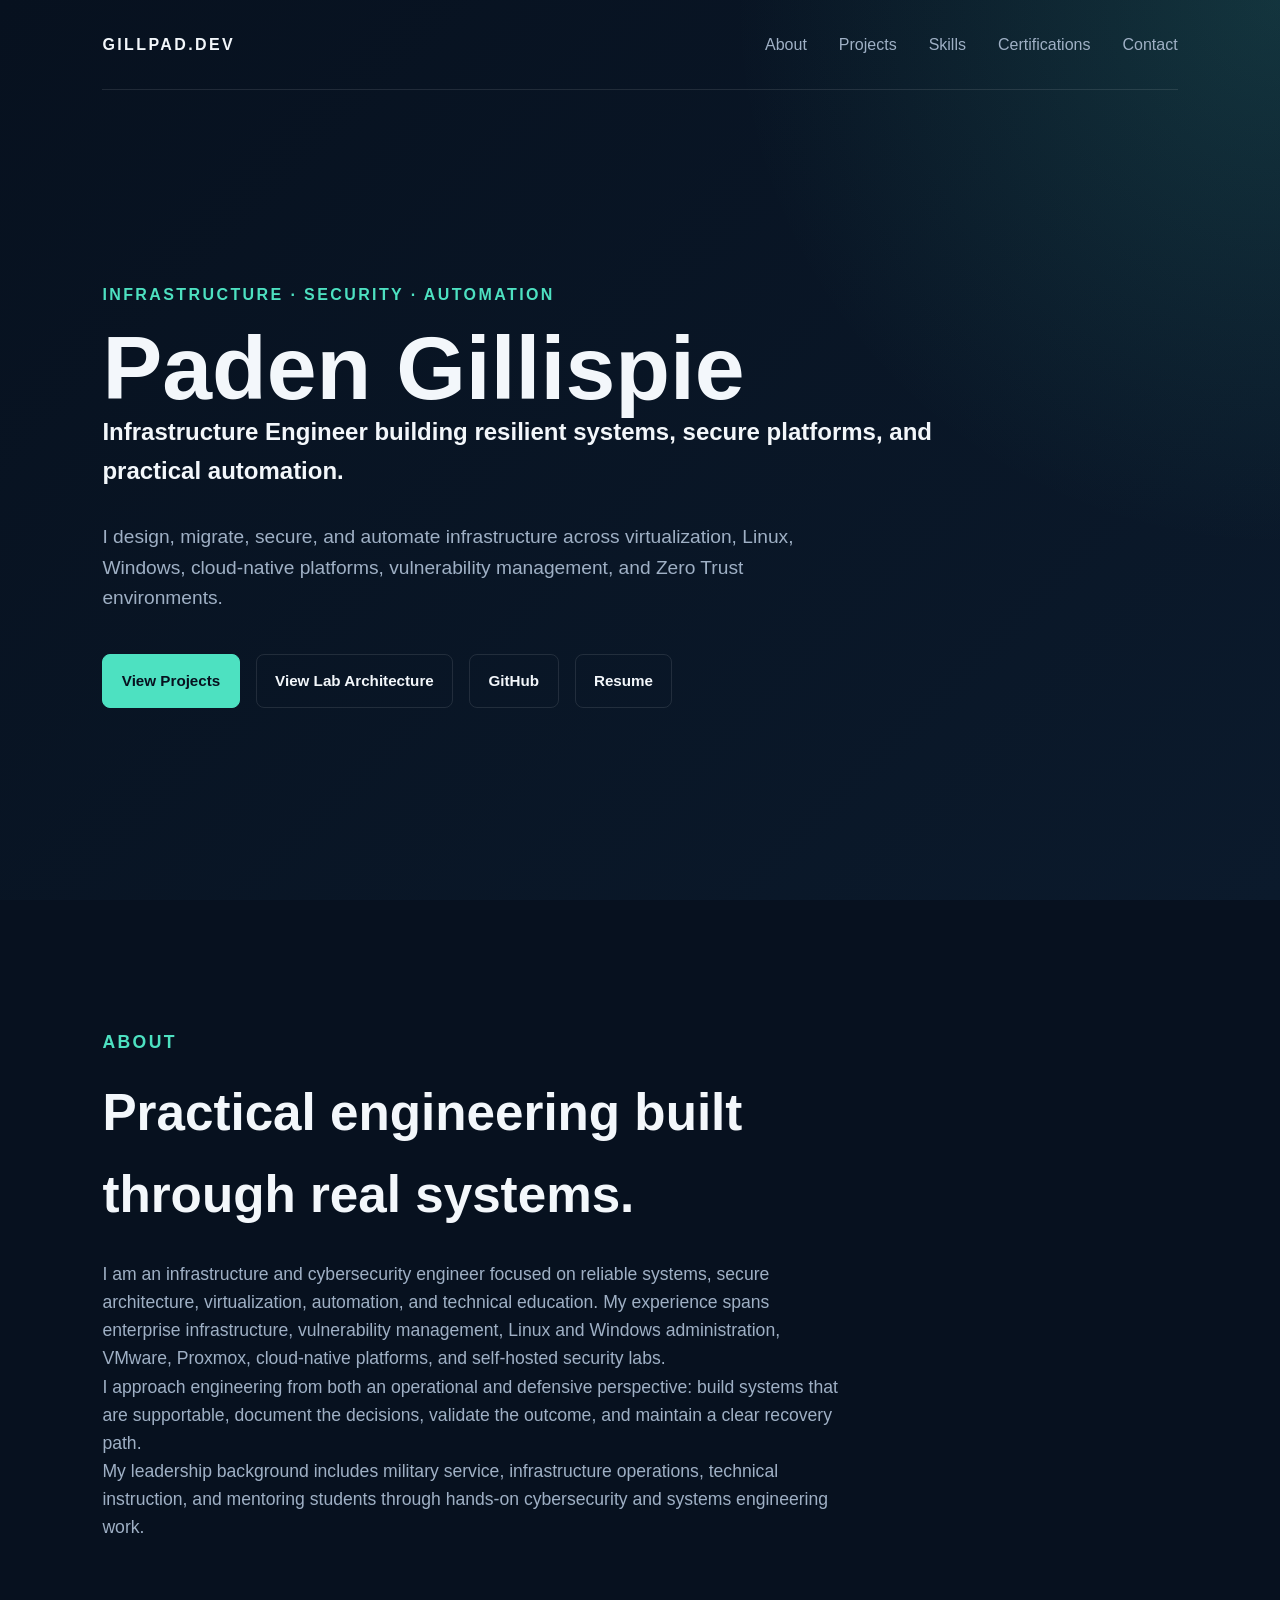
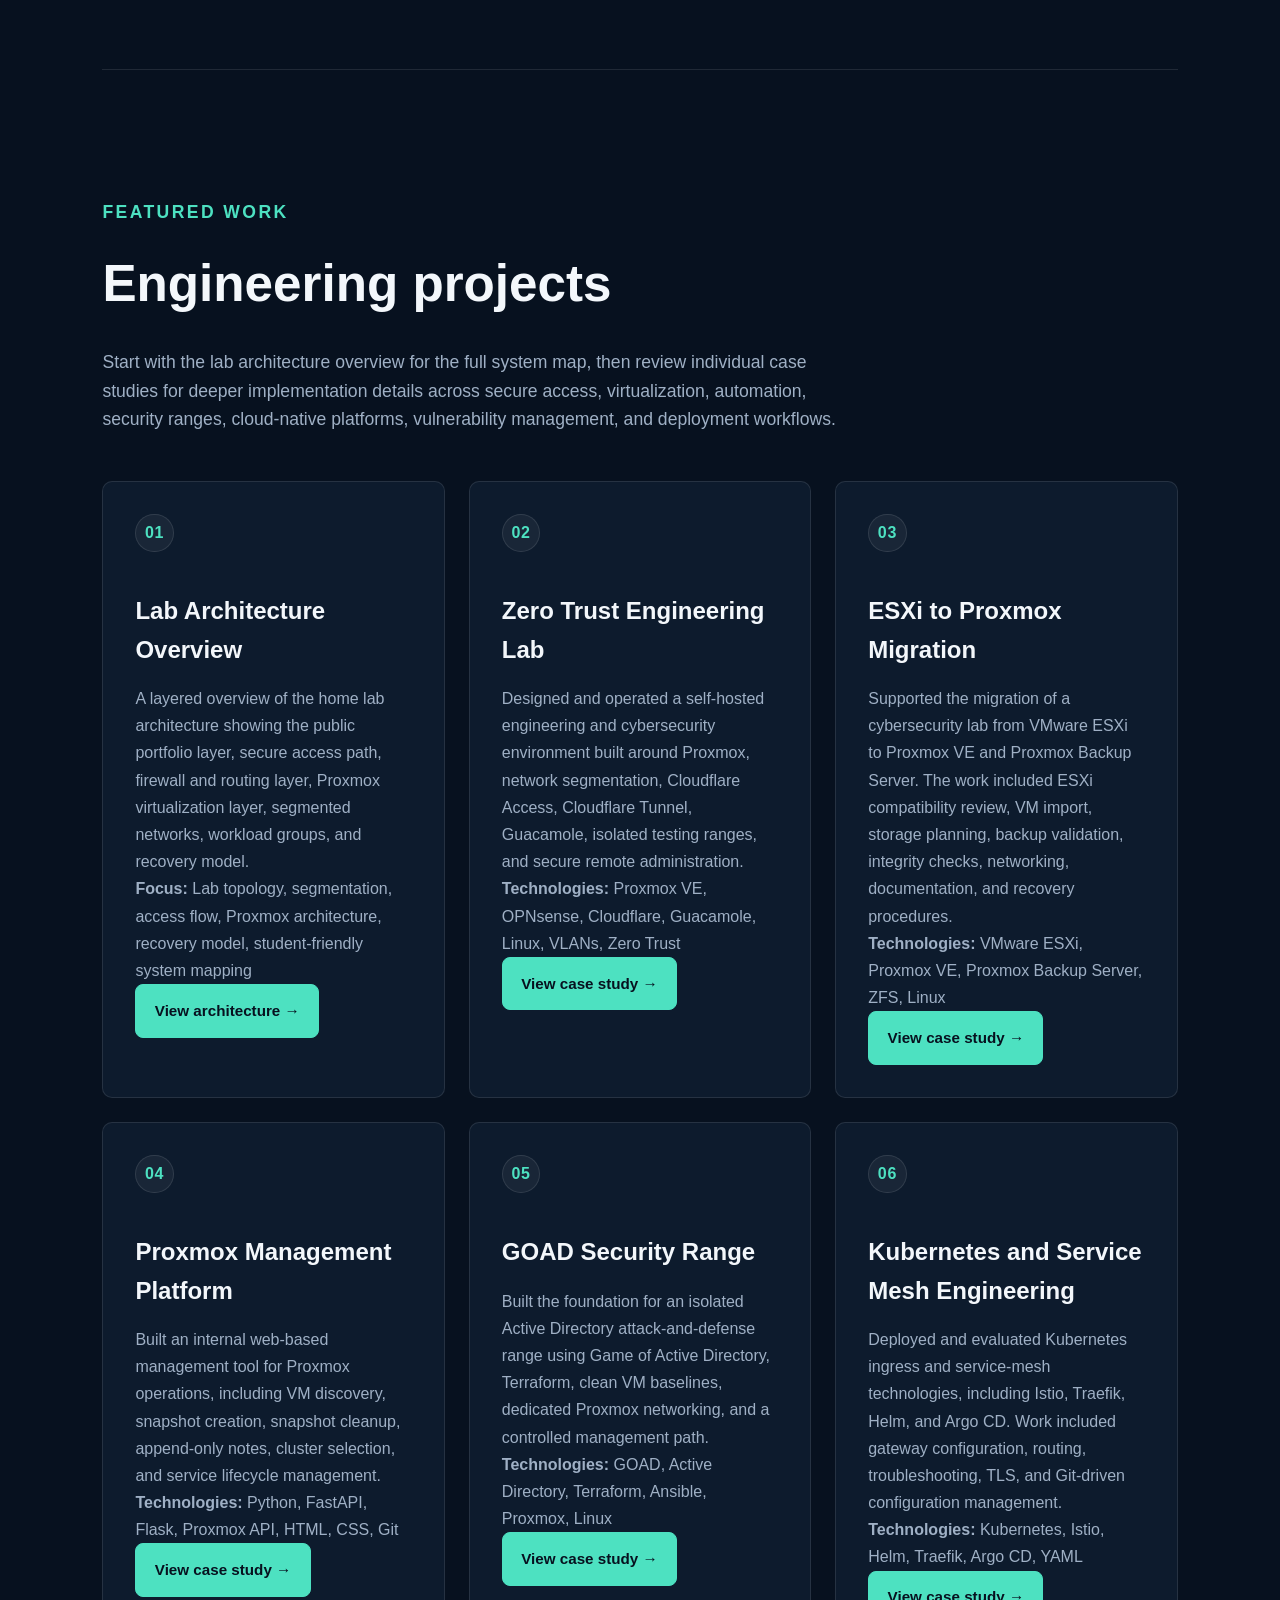
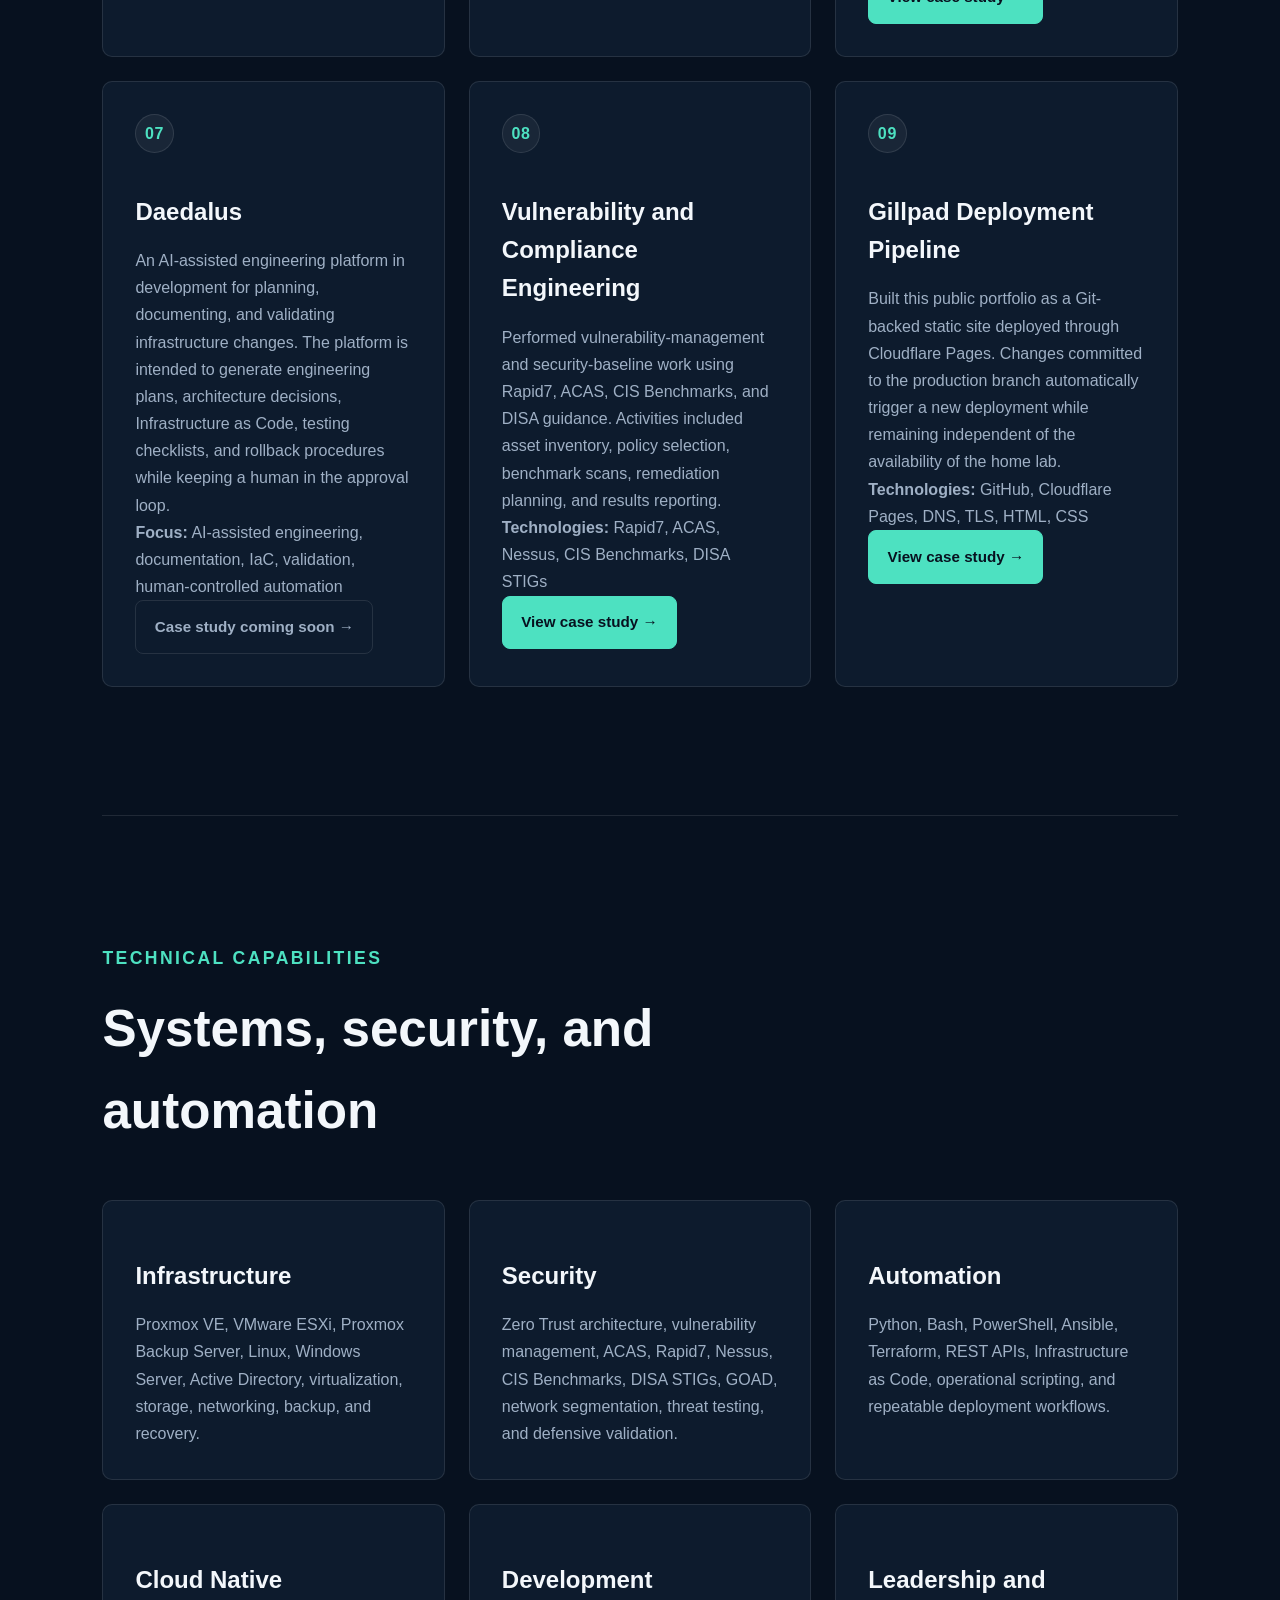
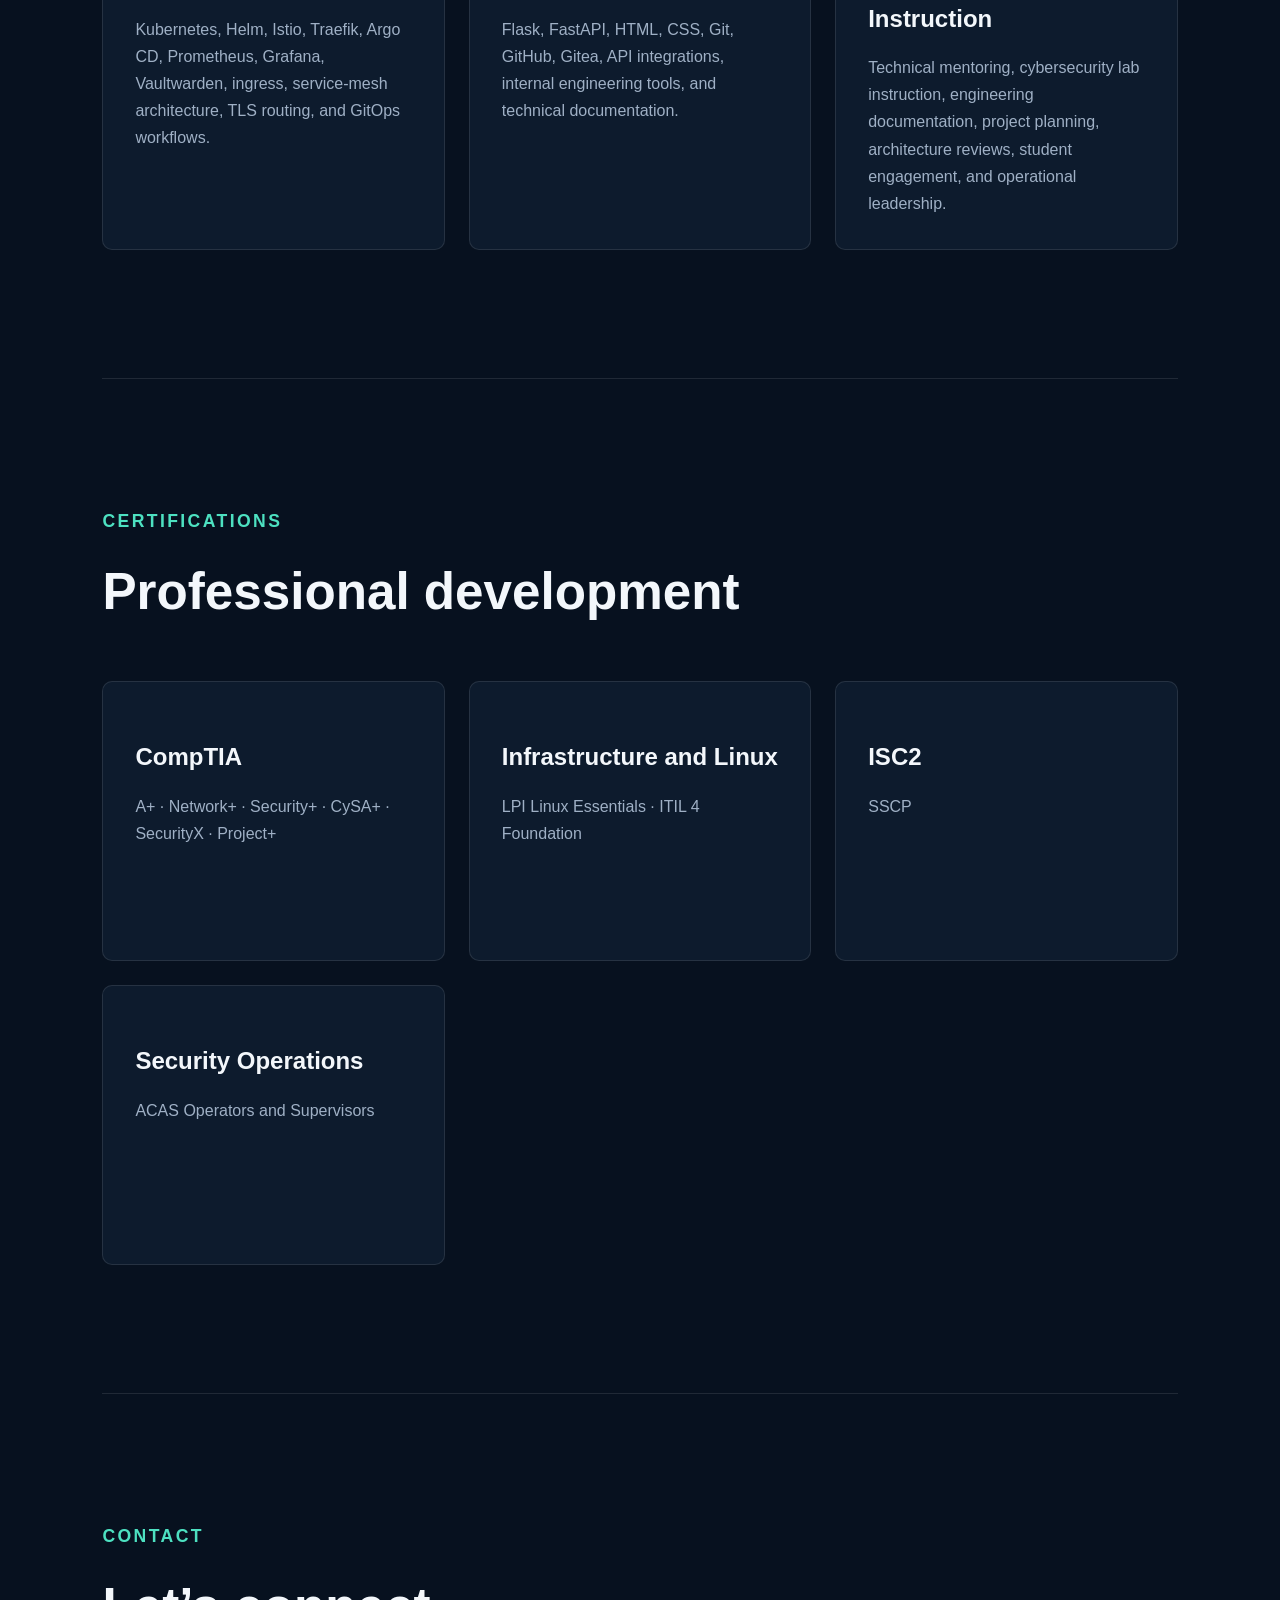
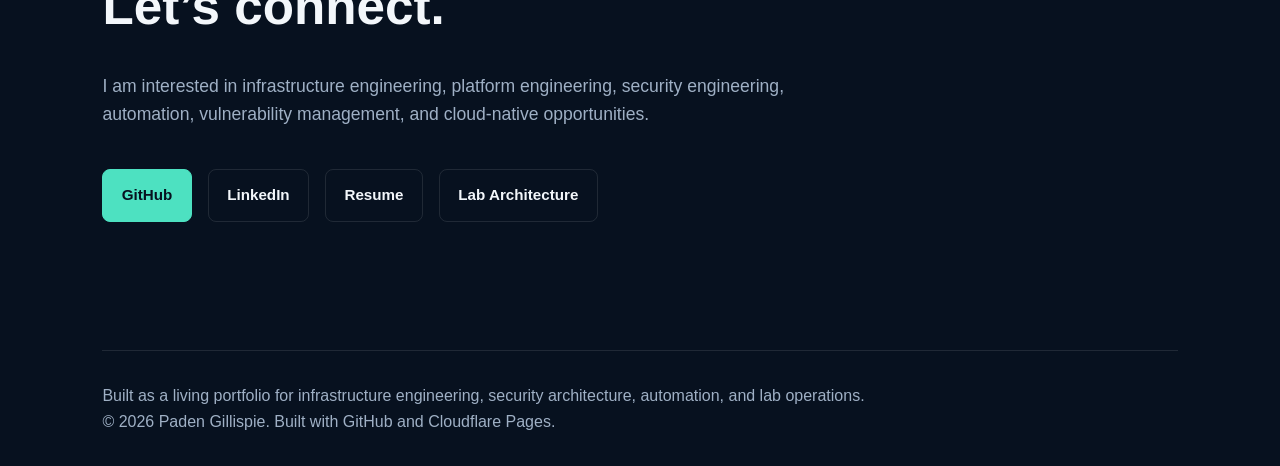
==== commit f0ea03cb: "Add Prometheus, Grafana, and Vaultwarden to technologies" ====
--- a/index.html
+++ b/index.html
@@ -460,7 +460,7 @@
           </h3>
 
           <p>
-            Kubernetes, Helm, Istio, Traefik, Argo CD, ingress,
+            Kubernetes, Helm, Istio, Traefik, Argo CD, Prometheus, Grafana, Vaultwarden, ingress,
             service-mesh architecture, TLS routing, and GitOps workflows.
           </p>
 
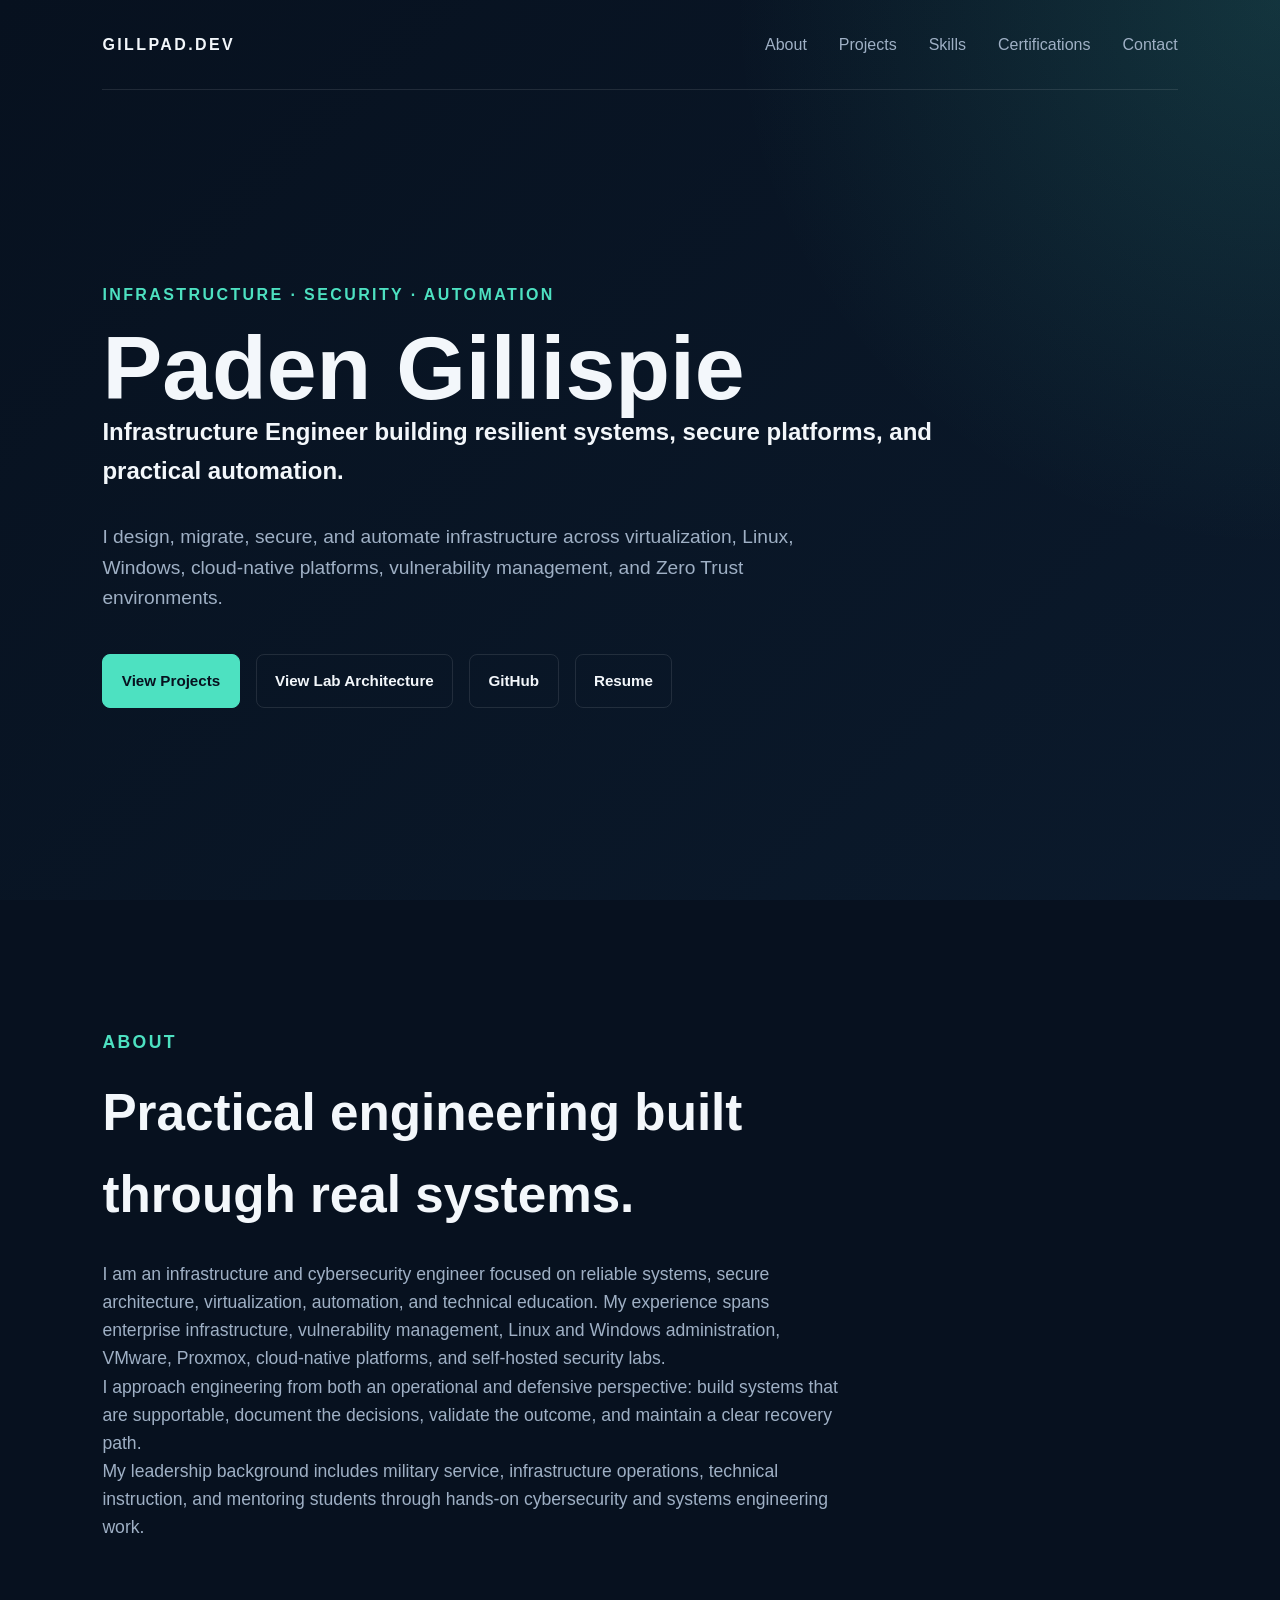
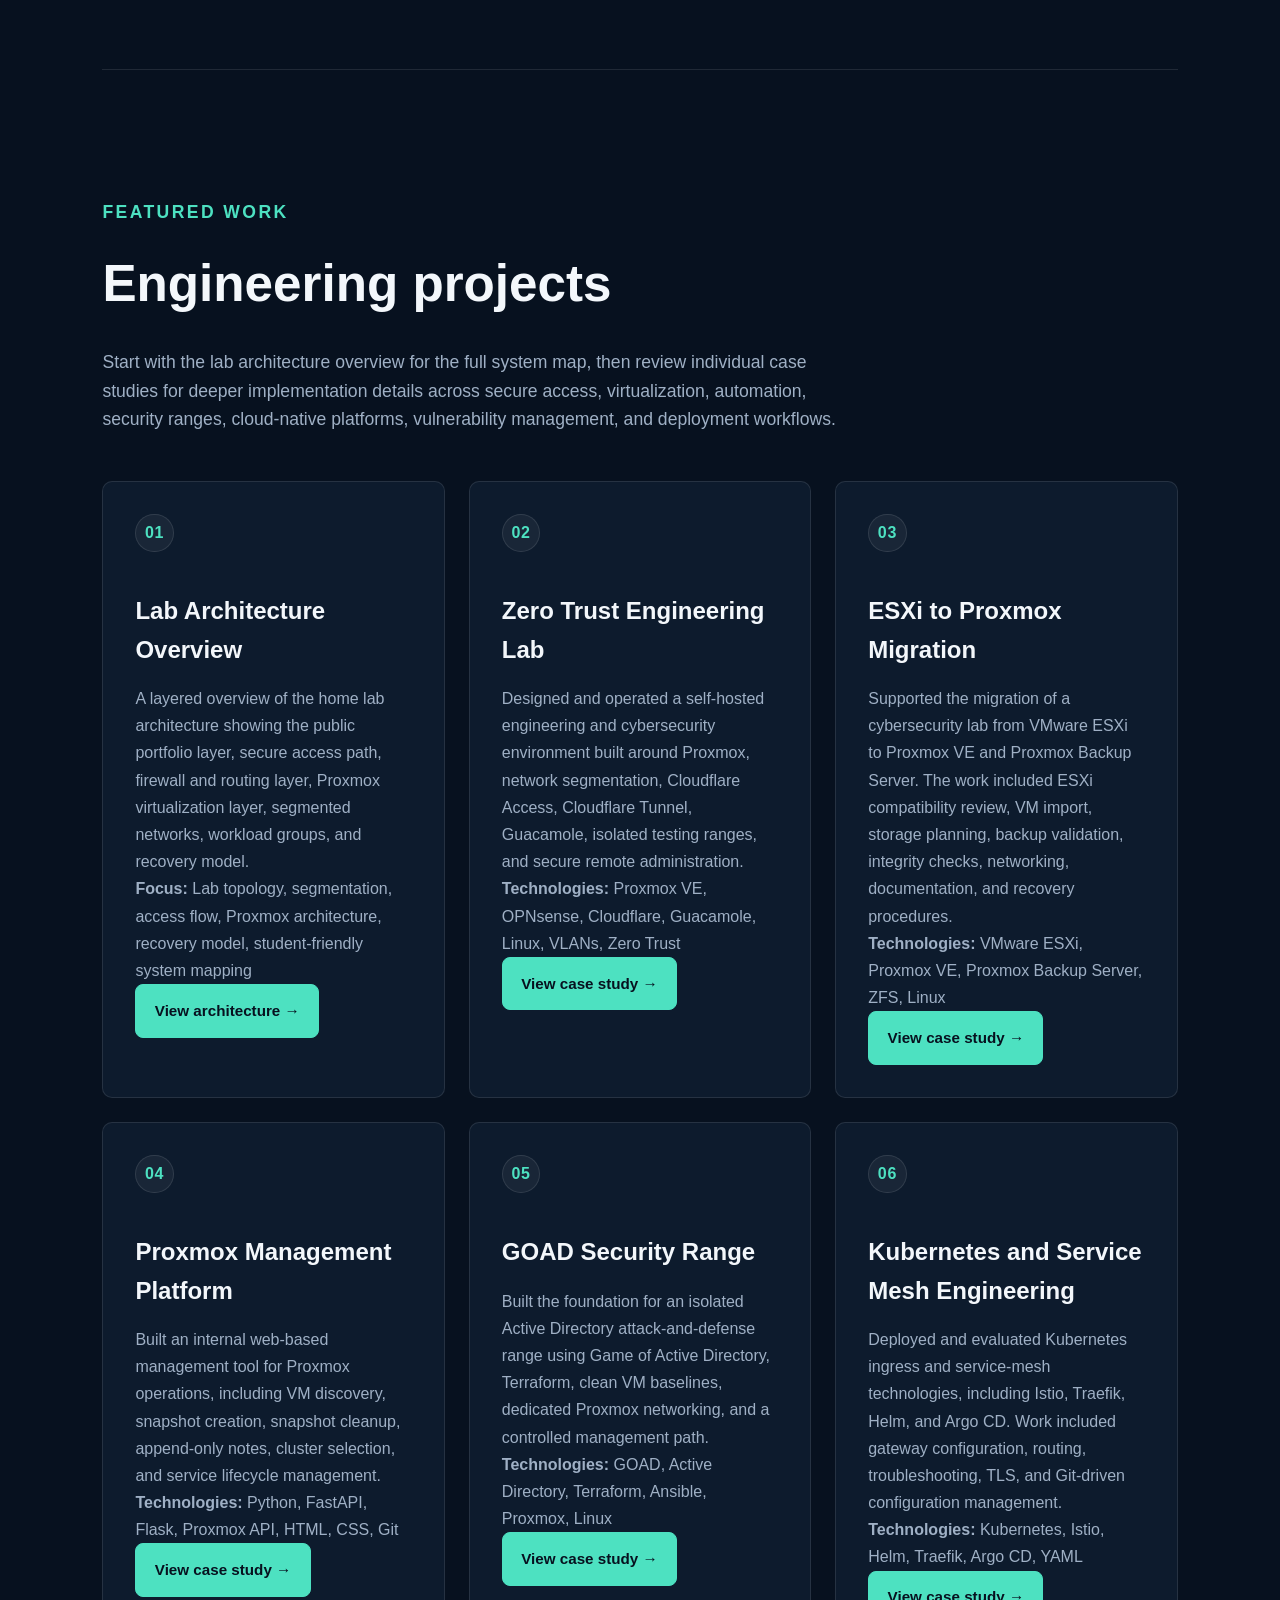
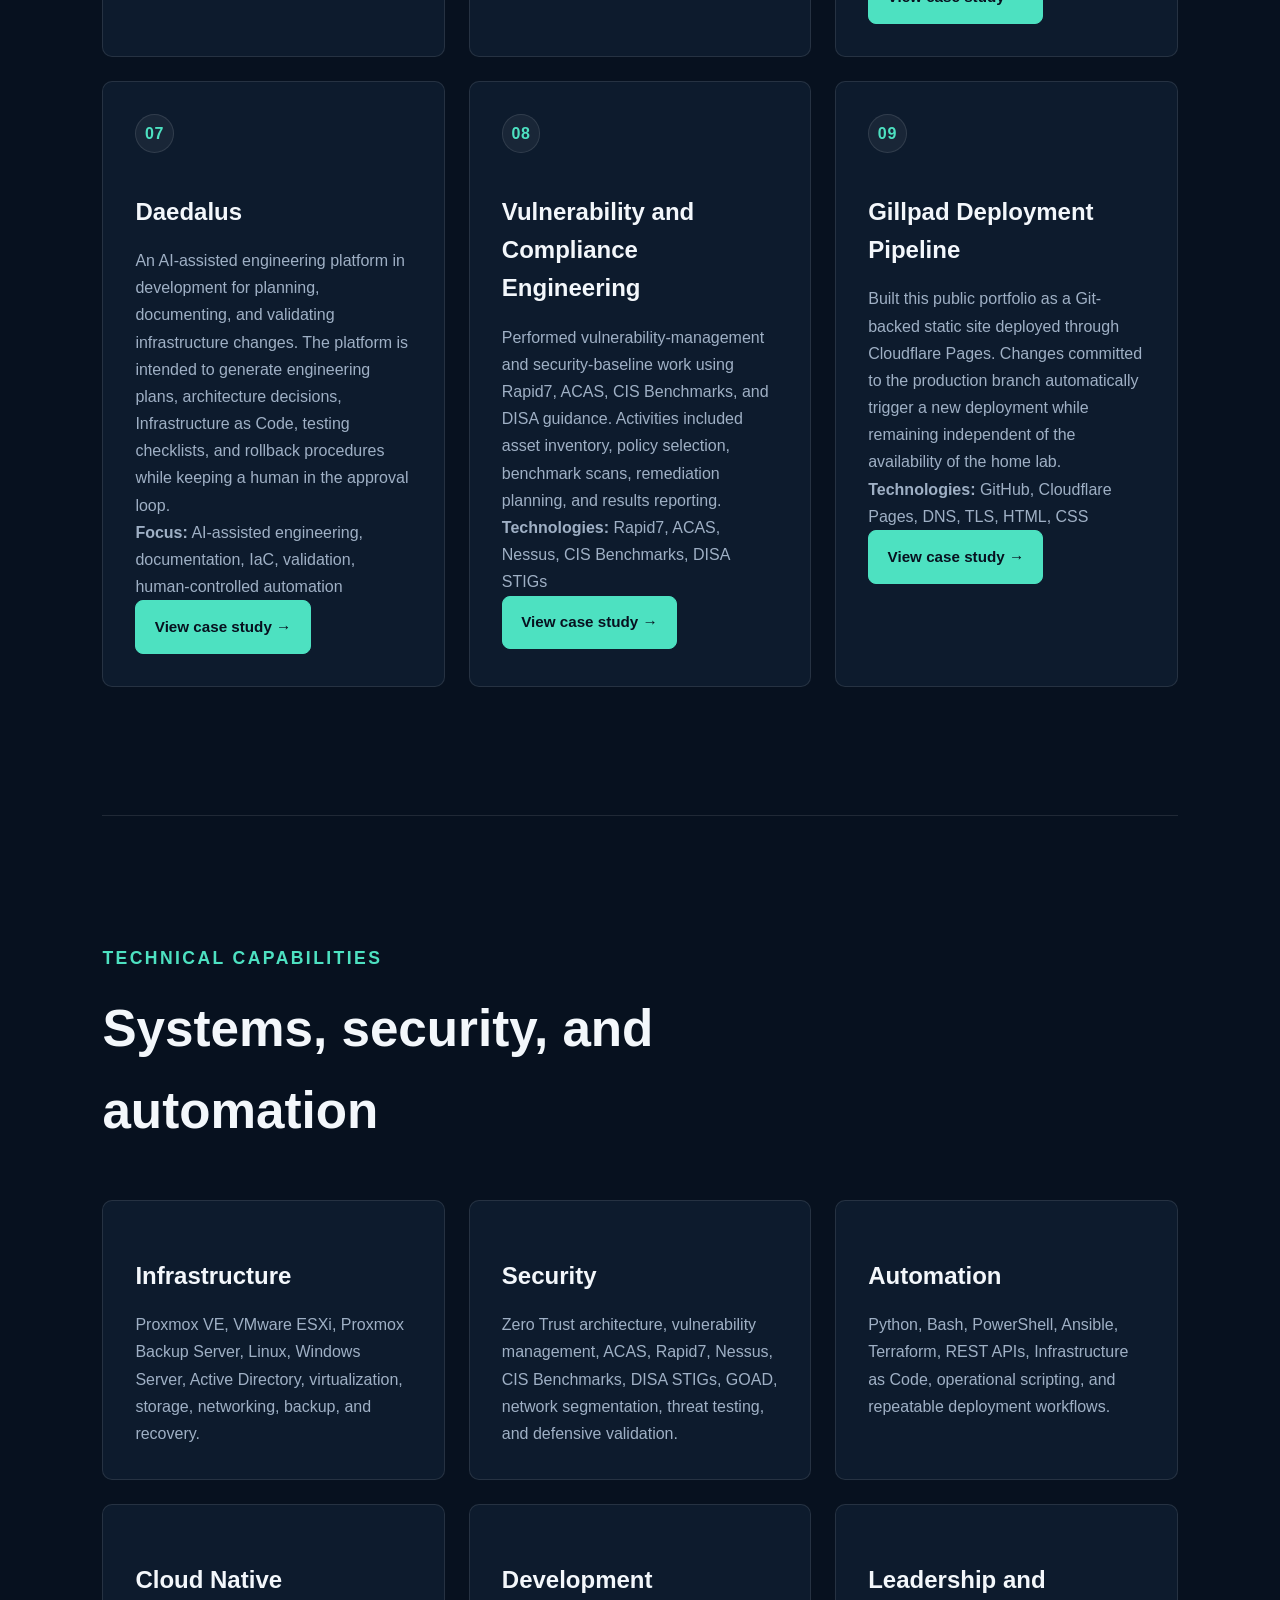
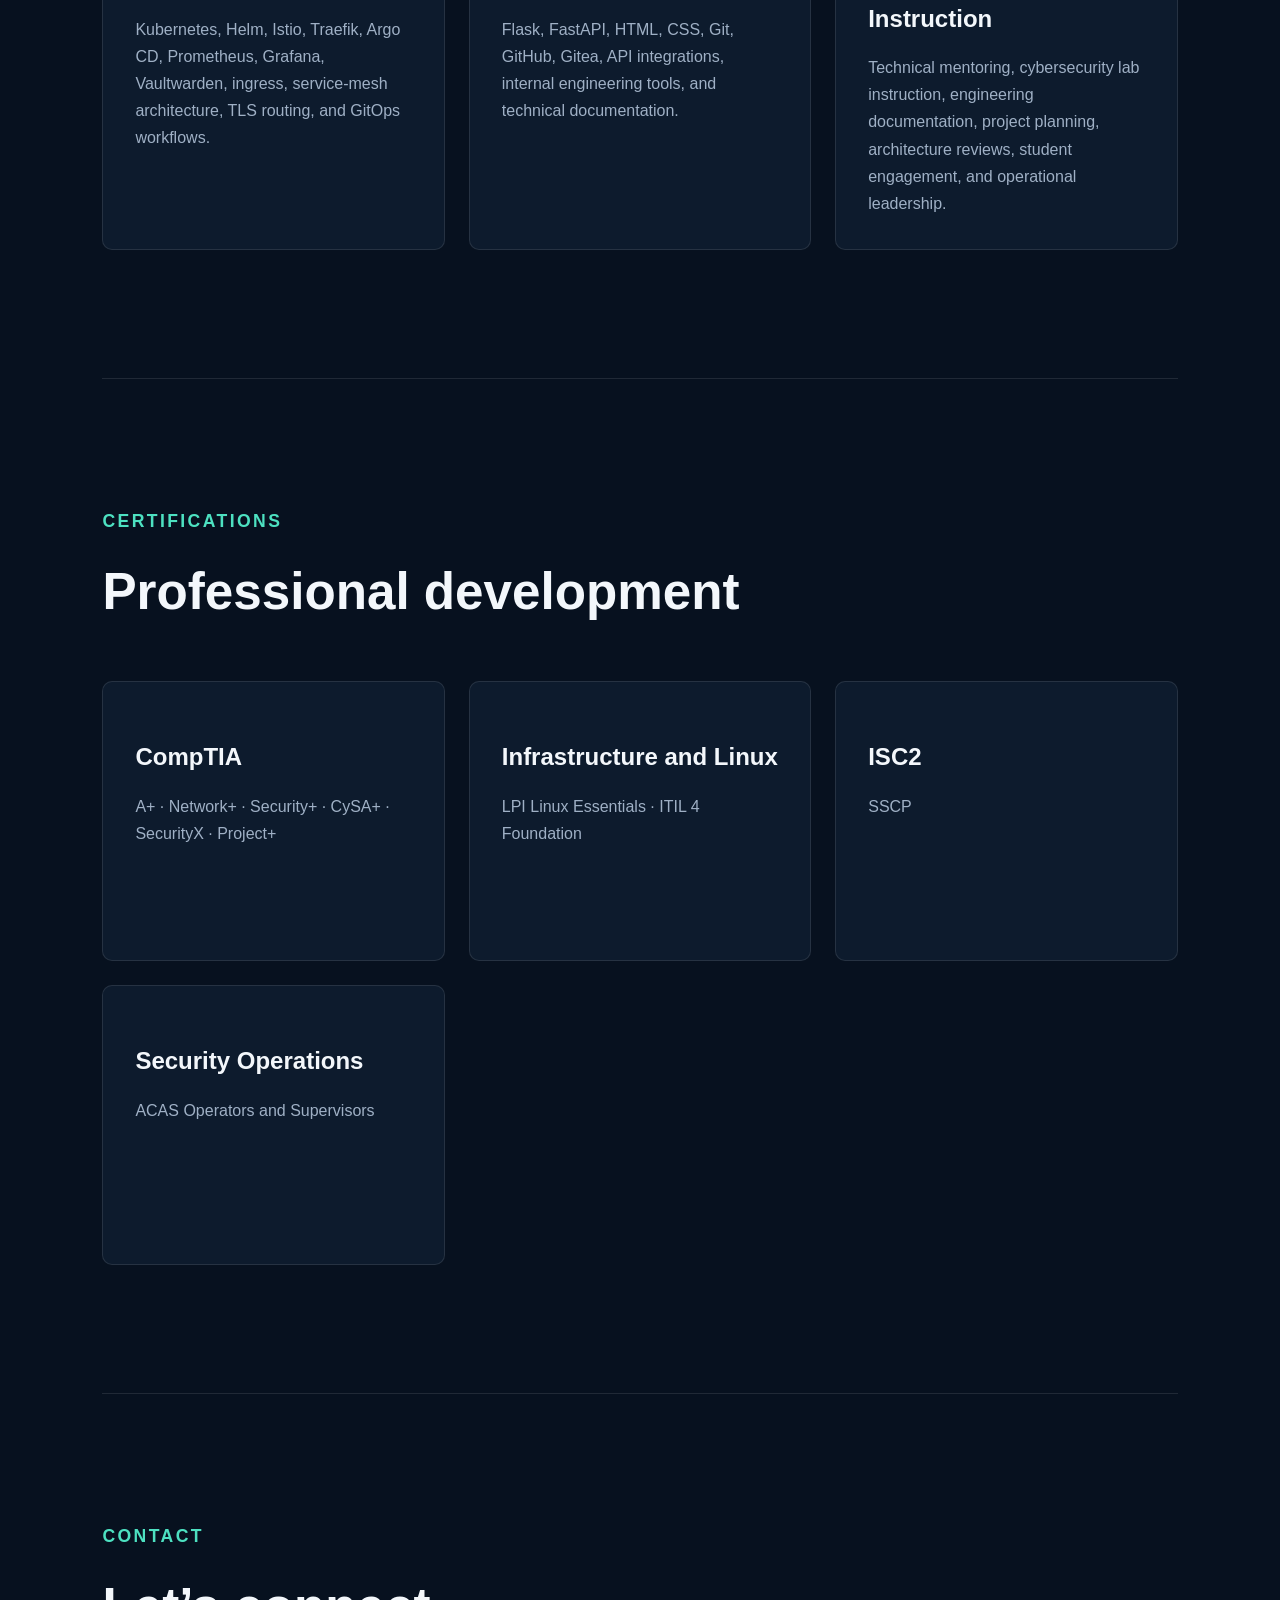
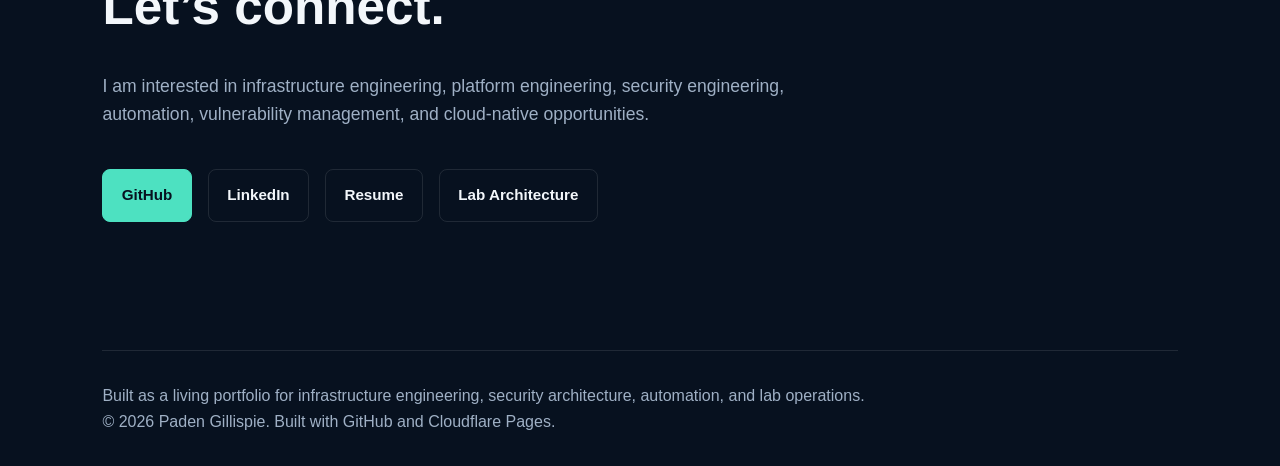
==== commit 0dace476: "Update project link to Daedalus case study" ====
--- a/index.html
+++ b/index.html
@@ -337,8 +337,8 @@
             human-controlled automation
           </p>
 
-          <a class="project-link coming-soon-link" href="/projects/coming-soon.html">
-            Case study coming soon →
+          <a class="project-link" href="/projects/daedalus.html">
+            View case study →
           </a>
 
         </article>
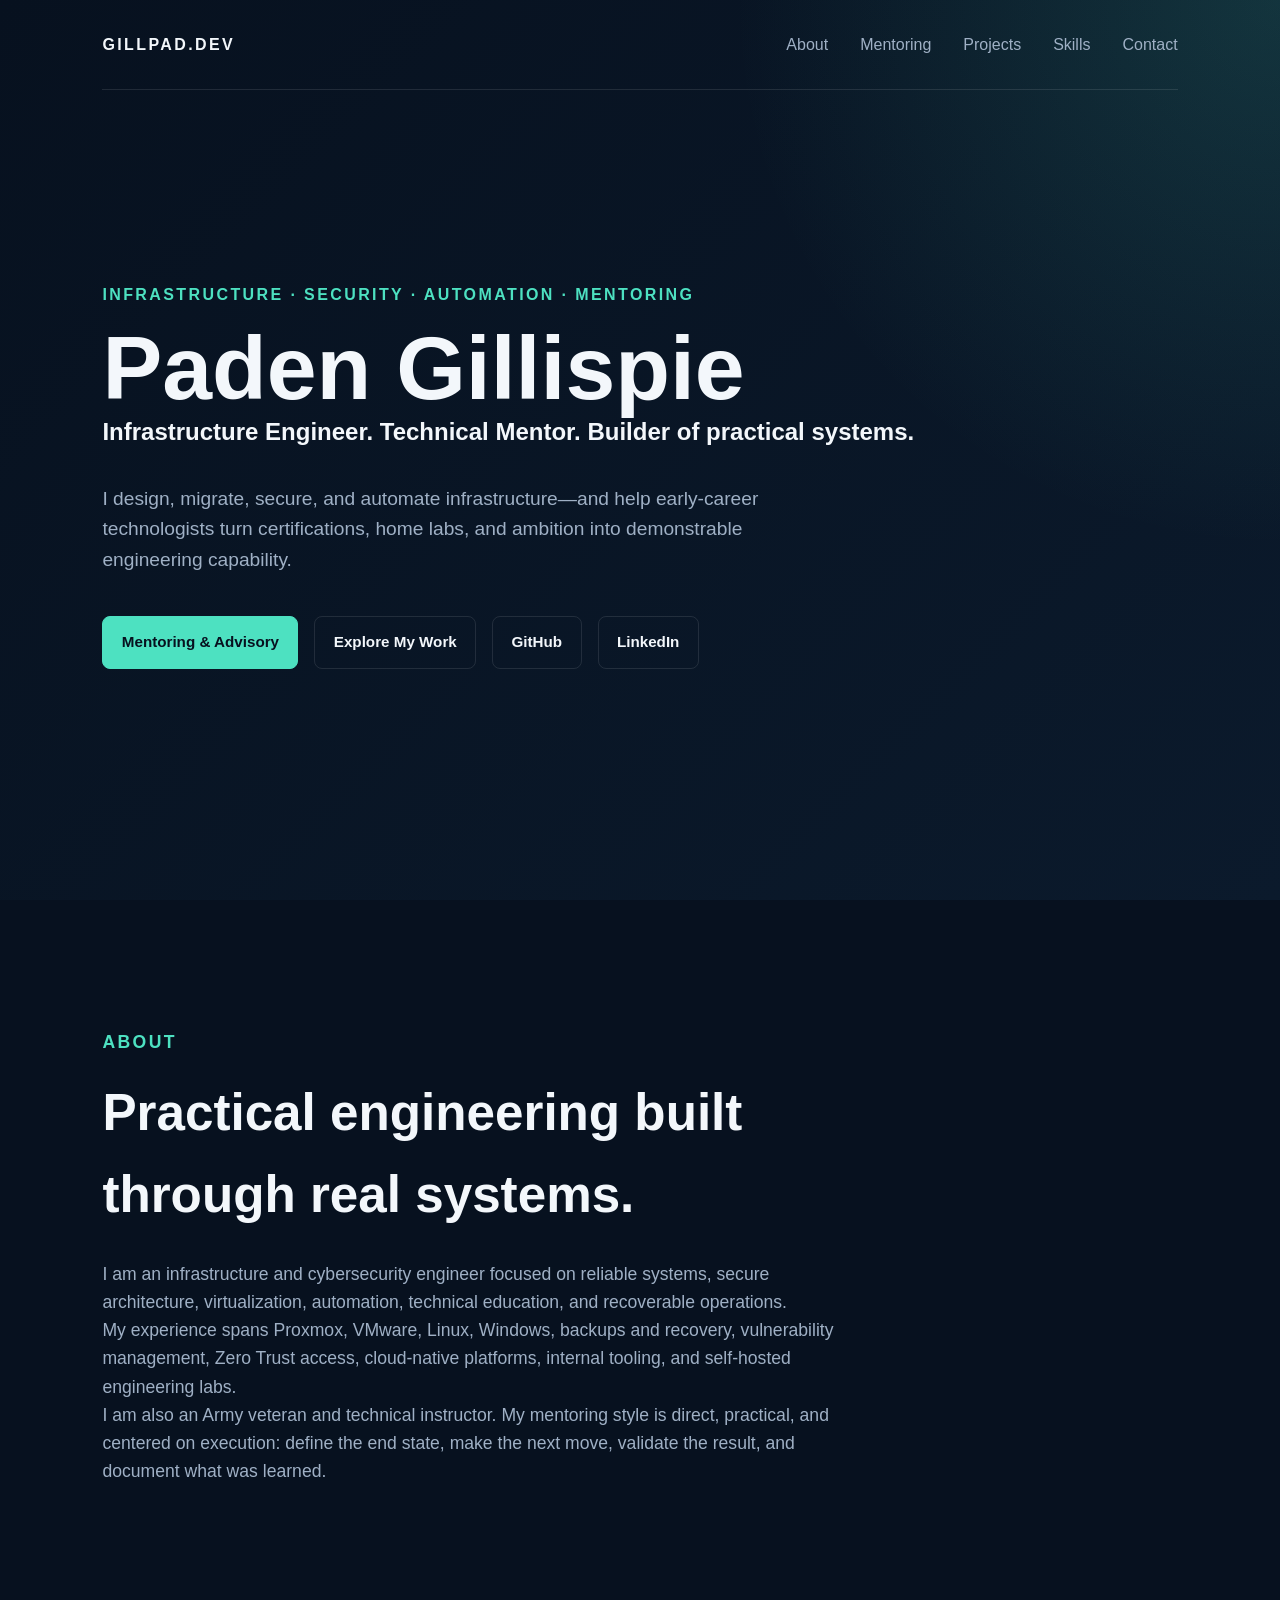
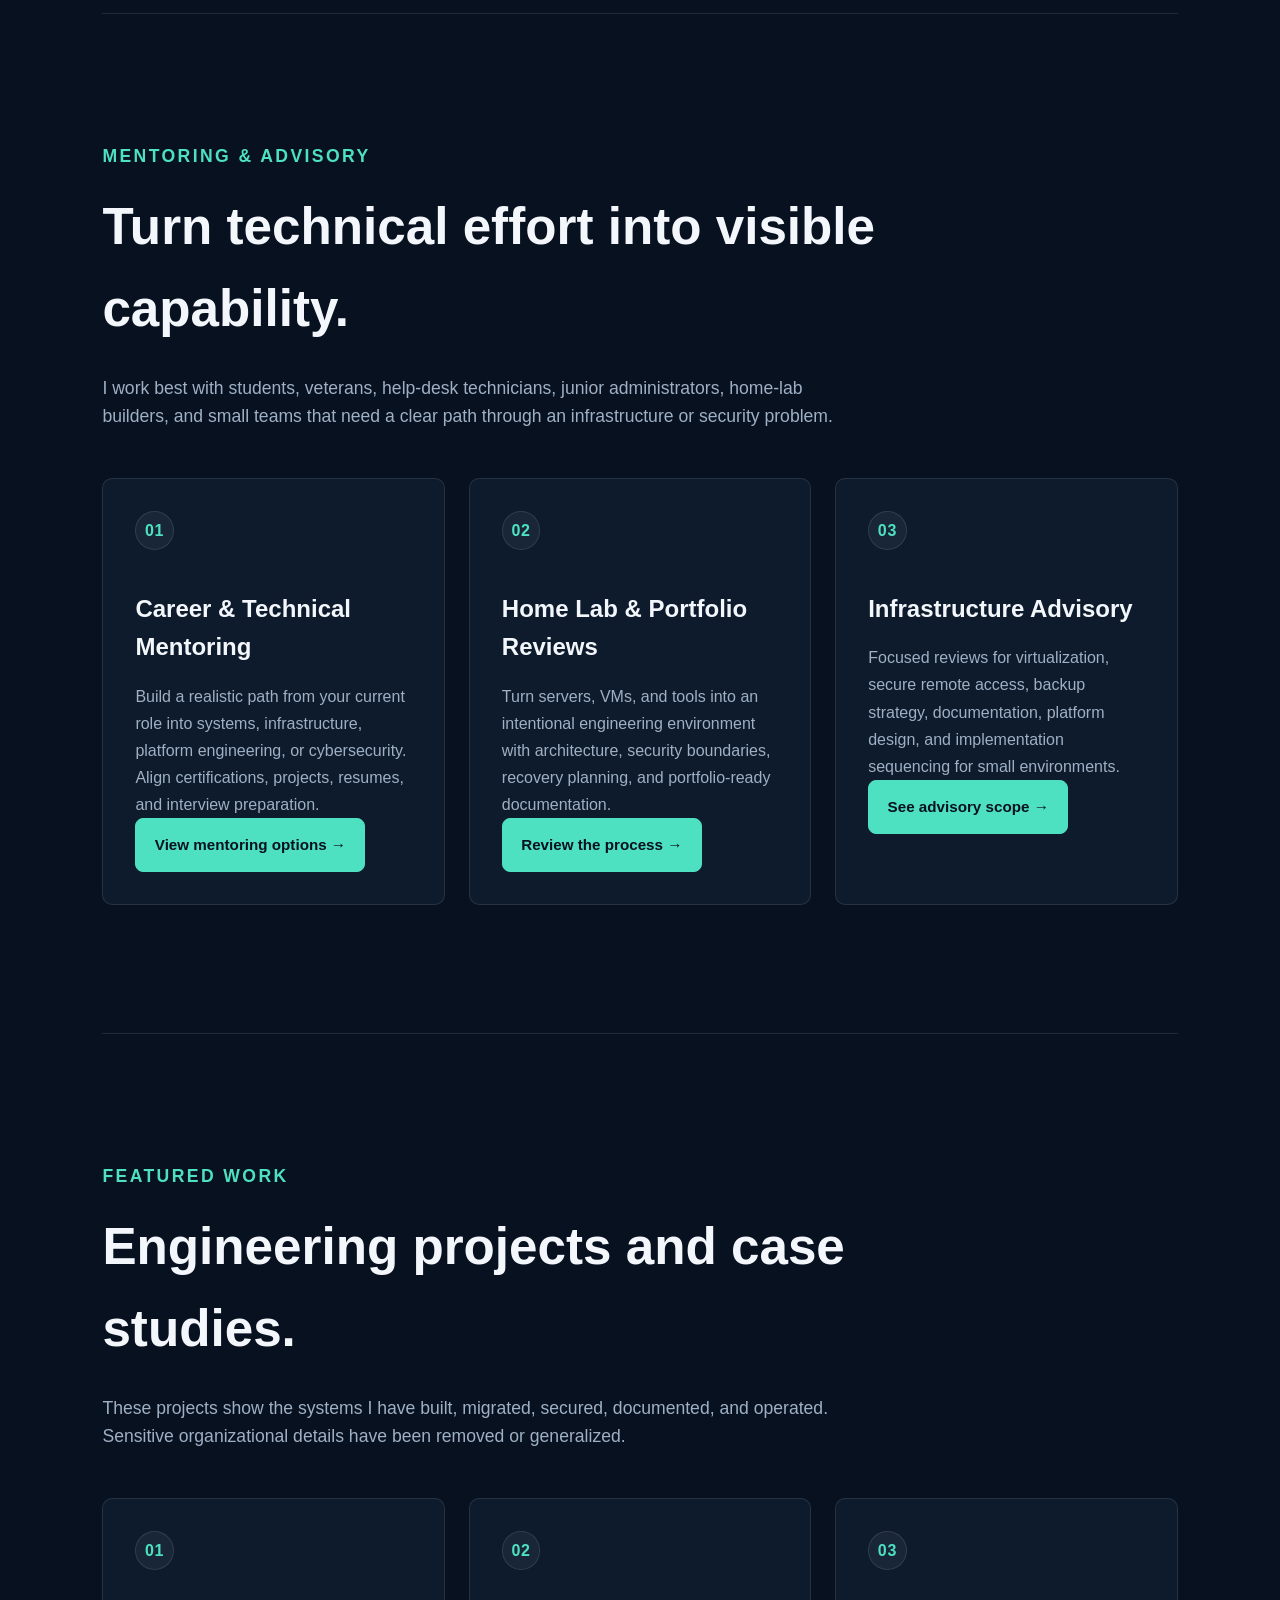
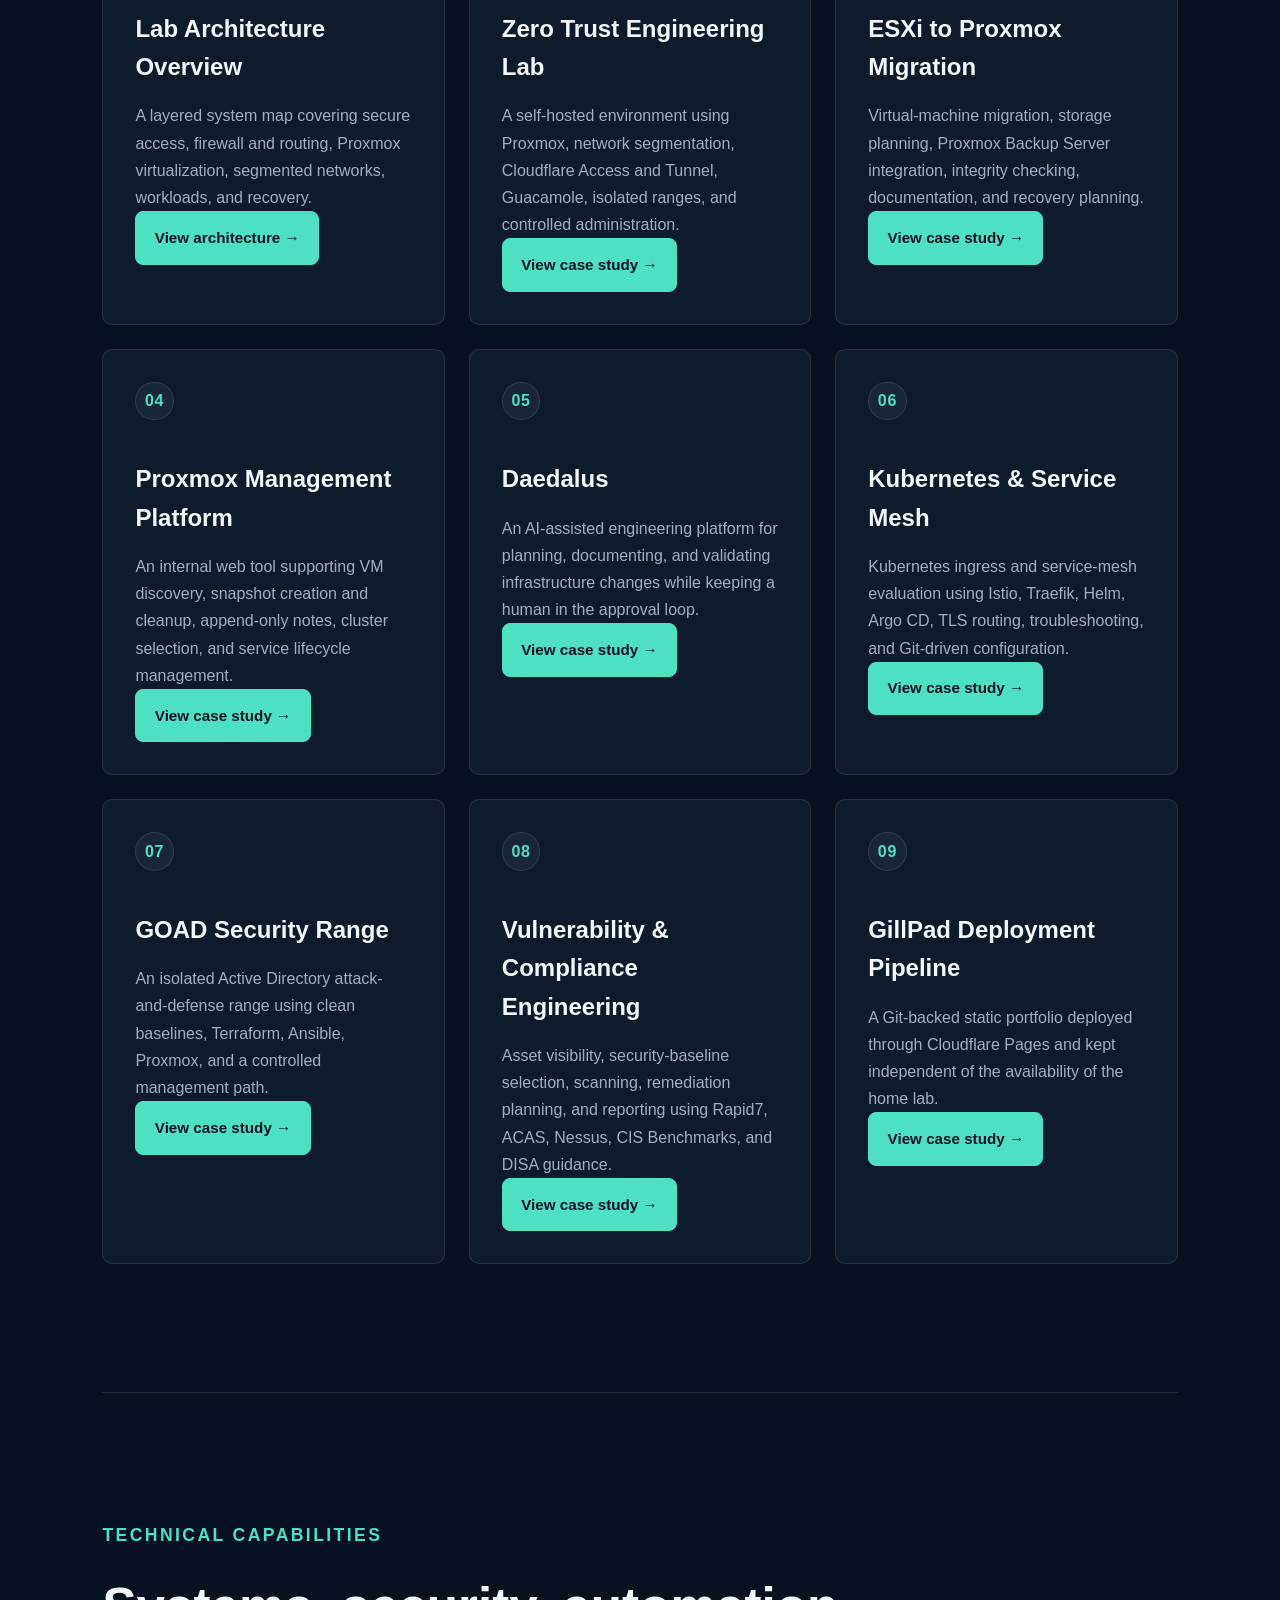
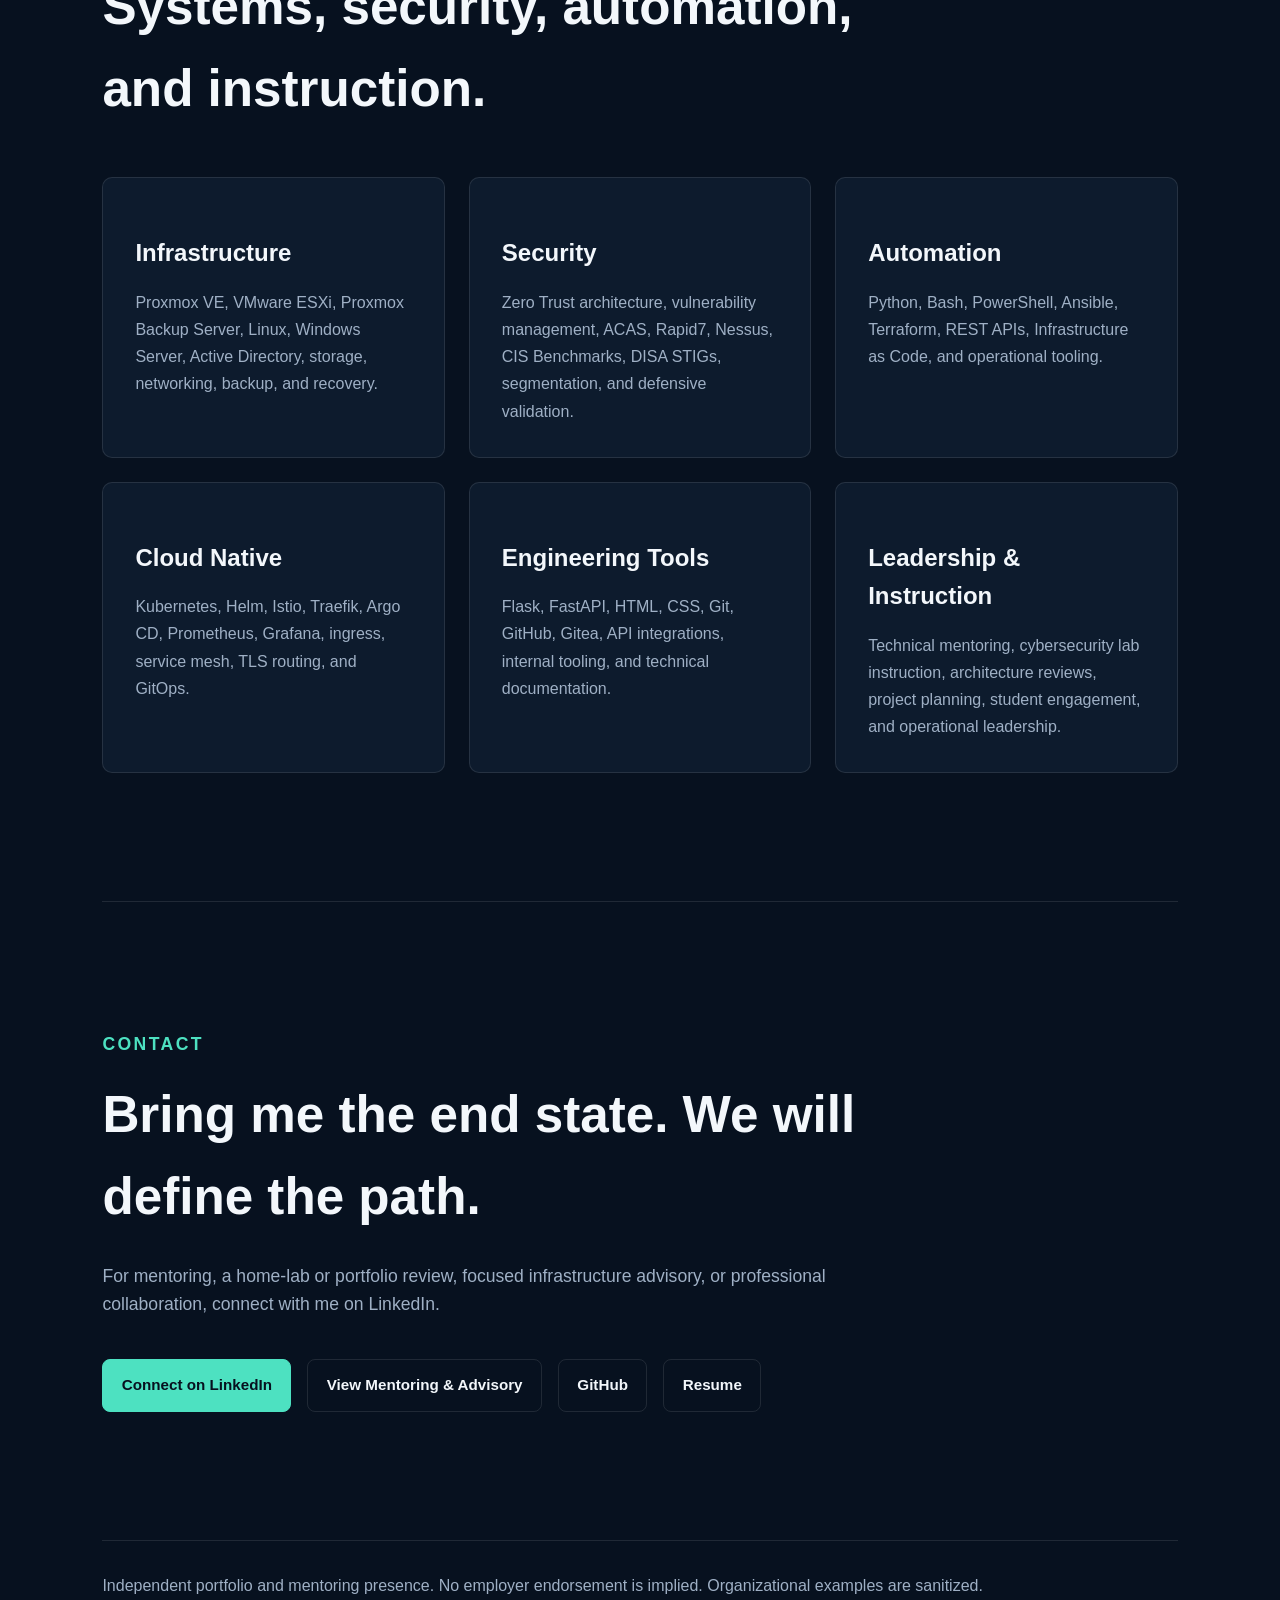
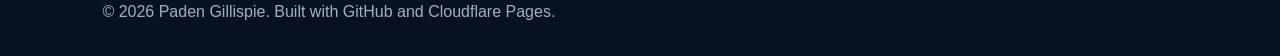
==== commit 754581f6: "Add mentoring services" ====
--- a/index.html
+++ b/index.html
@@ -2,612 +2,221 @@
 <html lang="en">
 <head>
   <meta charset="UTF-8">
-
-  <meta
-    name="viewport"
-    content="width=device-width, initial-scale=1.0"
-  >
-
-  <meta
-    name="description"
-    content="Paden Gillispie's infrastructure engineering, cybersecurity, automation, and Zero Trust portfolio."
-  >
-
+  <meta name="viewport" content="width=device-width, initial-scale=1.0">
+  <meta name="description" content="Paden Gillispie's infrastructure engineering, security, automation, mentoring, and Zero Trust portfolio.">
   <meta name="author" content="Paden Gillispie">
-
-  <meta property="og:title" content="Paden Gillispie | Infrastructure Engineer">
-
-  <meta
-    property="og:description"
-    content="Infrastructure engineering, cybersecurity, automation, virtualization, and Zero Trust projects."
-  >
-
+  <meta property="og:title" content="Paden Gillispie | Infrastructure Engineer & Technical Mentor">
+  <meta property="og:description" content="Infrastructure engineering, security, automation, technical mentoring, and practical systems.">
   <meta property="og:type" content="website">
   <meta property="og:url" content="https://gillpad.dev">
-
-  <title>Paden Gillispie | Infrastructure Engineer</title>
-
+  <title>Paden Gillispie | Infrastructure Engineer & Technical Mentor</title>
   <link rel="stylesheet" href="style.css">
 </head>
 
 <body>
-
   <header class="hero">
-
     <nav aria-label="Primary navigation">
-
-      <a class="logo" href="#top">
-        GILLPAD.DEV
-      </a>
-
+      <a class="logo" href="#top">GILLPAD.DEV</a>
       <div class="nav-links">
         <a href="#about">About</a>
+        <a href="#services">Mentoring</a>
         <a href="#projects">Projects</a>
         <a href="#skills">Skills</a>
-        <a href="#certifications">Certifications</a>
         <a href="#contact">Contact</a>
       </div>
-
     </nav>
 
     <div class="hero-content" id="top">
-
-      <p class="eyebrow">
-        INFRASTRUCTURE · SECURITY · AUTOMATION
-      </p>
-
-      <h1>
-        Paden Gillispie
-      </h1>
-
-      <h2>
-        Infrastructure Engineer building resilient systems,
-        secure platforms, and practical automation.
-      </h2>
-
+      <p class="eyebrow">INFRASTRUCTURE · SECURITY · AUTOMATION · MENTORING</p>
+      <h1>Paden Gillispie</h1>
+      <h2>Infrastructure Engineer. Technical Mentor. Builder of practical systems.</h2>
       <p class="hero-text">
-        I design, migrate, secure, and automate infrastructure across
-        virtualization, Linux, Windows, cloud-native platforms, vulnerability
-        management, and Zero Trust environments.
+        I design, migrate, secure, and automate infrastructure—and help early-career
+        technologists turn certifications, home labs, and ambition into demonstrable
+        engineering capability.
       </p>
 
       <div class="hero-buttons">
-
-        <a class="button primary" href="#projects">
-          View Projects
-        </a>
-
-        <a class="button secondary" href="/projects/lab-architecture.html">
-          View Lab Architecture
-        </a>
-
-        <a
-          class="button secondary"
-          href="https://github.com/pgill-dev"
-          target="_blank"
-          rel="noopener noreferrer"
-        >
-          GitHub
-        </a>
-
-        <a
-          class="button secondary"
-          href="/assets/PadenGillispie_Resume_2026.pdf"
-          target="_blank"
-          rel="noopener noreferrer"
-        >
-          Resume
-        </a>
-
-      </div>
-
+        <a class="button primary" href="/services.html">Mentoring &amp; Advisory</a>
+        <a class="button secondary" href="#projects">Explore My Work</a>
+        <a class="button secondary" href="https://github.com/pgill-dev" target="_blank" rel="noopener noreferrer">GitHub</a>
+        <a class="button secondary" href="https://www.linkedin.com/in/paden-gillispie" target="_blank" rel="noopener noreferrer">LinkedIn</a>
+      </div>
     </div>
-
   </header>
 
   <main>
-
     <section id="about">
-
-      <p class="section-label">
-        ABOUT
-      </p>
-
-      <h2>
-        Practical engineering built through real systems.
-      </h2>
-
-      <p>
-        I am an infrastructure and cybersecurity engineer focused on reliable
-        systems, secure architecture, virtualization, automation, and technical
-        education. My experience spans enterprise infrastructure, vulnerability
-        management, Linux and Windows administration, VMware, Proxmox,
-        cloud-native platforms, and self-hosted security labs.
-      </p>
-
-      <p>
-        I approach engineering from both an operational and defensive
-        perspective: build systems that are supportable, document the decisions,
-        validate the outcome, and maintain a clear recovery path.
-      </p>
-
-      <p>
-        My leadership background includes military service, infrastructure
-        operations, technical instruction, and mentoring students through
-        hands-on cybersecurity and systems engineering work.
-      </p>
-
+      <p class="section-label">ABOUT</p>
+      <h2>Practical engineering built through real systems.</h2>
+      <p>
+        I am an infrastructure and cybersecurity engineer focused on reliable systems,
+        secure architecture, virtualization, automation, technical education, and
+        recoverable operations.
+      </p>
+      <p>
+        My experience spans Proxmox, VMware, Linux, Windows, backups and recovery,
+        vulnerability management, Zero Trust access, cloud-native platforms, internal
+        tooling, and self-hosted engineering labs.
+      </p>
+      <p>
+        I am also an Army veteran and technical instructor. My mentoring style is direct,
+        practical, and centered on execution: define the end state, make the next move,
+        validate the result, and document what was learned.
+      </p>
+    </section>
+
+    <section id="services">
+      <p class="section-label">MENTORING &amp; ADVISORY</p>
+      <h2>Turn technical effort into visible capability.</h2>
+      <p>
+        I work best with students, veterans, help-desk technicians, junior administrators,
+        home-lab builders, and small teams that need a clear path through an infrastructure
+        or security problem.
+      </p>
+
+      <div class="project-grid">
+        <article class="card">
+          <span>01</span>
+          <h3>Career &amp; Technical Mentoring</h3>
+          <p>
+            Build a realistic path from your current role into systems, infrastructure,
+            platform engineering, or cybersecurity. Align certifications, projects,
+            resumes, and interview preparation.
+          </p>
+          <a class="project-link" href="/services.html#career">View mentoring options →</a>
+        </article>
+
+        <article class="card">
+          <span>02</span>
+          <h3>Home Lab &amp; Portfolio Reviews</h3>
+          <p>
+            Turn servers, VMs, and tools into an intentional engineering environment with
+            architecture, security boundaries, recovery planning, and portfolio-ready
+            documentation.
+          </p>
+          <a class="project-link" href="/services.html#lab">Review the process →</a>
+        </article>
+
+        <article class="card">
+          <span>03</span>
+          <h3>Infrastructure Advisory</h3>
+          <p>
+            Focused reviews for virtualization, secure remote access, backup strategy,
+            documentation, platform design, and implementation sequencing for small
+            environments.
+          </p>
+          <a class="project-link" href="/services.html#advisory">See advisory scope →</a>
+        </article>
+      </div>
     </section>
 
     <section id="projects">
-
-      <p class="section-label">
-        FEATURED WORK
-      </p>
-
-      <h2>
-        Engineering projects
-      </h2>
-
-      <p>
-        Start with the lab architecture overview for the full system map, then
-        review individual case studies for deeper implementation details across
-        secure access, virtualization, automation, security ranges, cloud-native
-        platforms, vulnerability management, and deployment workflows.
+      <p class="section-label">FEATURED WORK</p>
+      <h2>Engineering projects and case studies.</h2>
+      <p>
+        These projects show the systems I have built, migrated, secured, documented, and
+        operated. Sensitive organizational details have been removed or generalized.
       </p>
 
       <div class="project-grid">
-
-        <article class="card">
-
+        <article class="card">
           <span>01</span>
-
-          <h3>
-            Lab Architecture Overview
-          </h3>
-
-          <p>
-            A layered overview of the home lab architecture showing the public
-            portfolio layer, secure access path, firewall and routing layer,
-            Proxmox virtualization layer, segmented networks, workload groups,
-            and recovery model.
-          </p>
-
-          <p>
-            <strong>Focus:</strong>
-            Lab topology, segmentation, access flow, Proxmox architecture,
-            recovery model, student-friendly system mapping
-          </p>
-
-          <a class="project-link" href="/projects/lab-architecture.html">
-            View architecture →
-          </a>
-
-        </article>
-
-        <article class="card">
-
+          <h3>Lab Architecture Overview</h3>
+          <p>A layered system map covering secure access, firewall and routing, Proxmox virtualization, segmented networks, workloads, and recovery.</p>
+          <a class="project-link" href="/projects/lab-architecture.html">View architecture →</a>
+        </article>
+
+        <article class="card">
           <span>02</span>
-
-          <h3>
-            Zero Trust Engineering Lab
-          </h3>
-
-          <p>
-            Designed and operated a self-hosted engineering and cybersecurity
-            environment built around Proxmox, network segmentation, Cloudflare
-            Access, Cloudflare Tunnel, Guacamole, isolated testing ranges, and
-            secure remote administration.
-          </p>
-
-          <p>
-            <strong>Technologies:</strong>
-            Proxmox VE, OPNsense, Cloudflare, Guacamole, Linux, VLANs,
-            Zero Trust
-          </p>
-
-          <a class="project-link" href="/projects/zero-trust-access.html">
-            View case study →
-          </a>
-
-        </article>
-
-        <article class="card">
-
+          <h3>Zero Trust Engineering Lab</h3>
+          <p>A self-hosted environment using Proxmox, network segmentation, Cloudflare Access and Tunnel, Guacamole, isolated ranges, and controlled administration.</p>
+          <a class="project-link" href="/projects/zero-trust-access.html">View case study →</a>
+        </article>
+
+        <article class="card">
           <span>03</span>
-
-          <h3>
-            ESXi to Proxmox Migration
-          </h3>
-
-          <p>
-            Supported the migration of a cybersecurity lab from VMware ESXi to
-            Proxmox VE and Proxmox Backup Server. The work included ESXi
-            compatibility review, VM import, storage planning, backup validation,
-            integrity checks, networking, documentation, and recovery procedures.
-          </p>
-
-          <p>
-            <strong>Technologies:</strong>
-            VMware ESXi, Proxmox VE, Proxmox Backup Server, ZFS, Linux
-          </p>
-
-          <a class="project-link" href="/projects/proxmox-recovery.html">
-            View case study →
-          </a>
-
-        </article>
-
-        <article class="card">
-
+          <h3>ESXi to Proxmox Migration</h3>
+          <p>Virtual-machine migration, storage planning, Proxmox Backup Server integration, integrity checking, documentation, and recovery planning.</p>
+          <a class="project-link" href="/projects/proxmox-recovery.html">View case study →</a>
+        </article>
+
+        <article class="card">
           <span>04</span>
-
-          <h3>
-            Proxmox Management Platform
-          </h3>
-
-          <p>
-            Built an internal web-based management tool for Proxmox operations,
-            including VM discovery, snapshot creation, snapshot cleanup,
-            append-only notes, cluster selection, and service lifecycle
-            management.
-          </p>
-
-          <p>
-            <strong>Technologies:</strong>
-            Python, FastAPI, Flask, Proxmox API, HTML, CSS, Git
-          </p>
-
-          <a class="project-link" href="/projects/proxmox-management-platform.html">
-            View case study →
-          </a>
-
-        </article>
-
-        <article class="card">
-
+          <h3>Proxmox Management Platform</h3>
+          <p>An internal web tool supporting VM discovery, snapshot creation and cleanup, append-only notes, cluster selection, and service lifecycle management.</p>
+          <a class="project-link" href="/projects/proxmox-management-platform.html">View case study →</a>
+        </article>
+
+        <article class="card">
           <span>05</span>
-
-          <h3>
-            GOAD Security Range
-          </h3>
-
-          <p>
-            Built the foundation for an isolated Active Directory attack-and-defense
-            range using Game of Active Directory, Terraform, clean VM baselines,
-            dedicated Proxmox networking, and a controlled management path.
-          </p>
-
-          <p>
-            <strong>Technologies:</strong>
-            GOAD, Active Directory, Terraform, Ansible, Proxmox, Linux
-          </p>
-
-          <a class="project-link" href="/projects/goad-security-range.html">
-            View case study →
-          </a>
-
-        </article>
-
-        <article class="card">
-
+          <h3>Daedalus</h3>
+          <p>An AI-assisted engineering platform for planning, documenting, and validating infrastructure changes while keeping a human in the approval loop.</p>
+          <a class="project-link" href="/projects/daedalus.html">View case study →</a>
+        </article>
+
+        <article class="card">
           <span>06</span>
-
-          <h3>
-            Kubernetes and Service Mesh Engineering
-          </h3>
-
-          <p>
-            Deployed and evaluated Kubernetes ingress and service-mesh
-            technologies, including Istio, Traefik, Helm, and Argo CD. Work
-            included gateway configuration, routing, troubleshooting, TLS, and
-            Git-driven configuration management.
-          </p>
-
-          <p>
-            <strong>Technologies:</strong>
-            Kubernetes, Istio, Helm, Traefik, Argo CD, YAML
-          </p>
-
-          <a class="project-link" href="/projects/kubernetes-service-mesh.html">
-            View case study →
-          </a>
-
-        </article>
-
-        <article class="card">
-
+          <h3>Kubernetes &amp; Service Mesh</h3>
+          <p>Kubernetes ingress and service-mesh evaluation using Istio, Traefik, Helm, Argo CD, TLS routing, troubleshooting, and Git-driven configuration.</p>
+          <a class="project-link" href="/projects/kubernetes-service-mesh.html">View case study →</a>
+        </article>
+
+        <article class="card">
           <span>07</span>
-
-          <h3>
-            Daedalus
-          </h3>
-
-          <p>
-            An AI-assisted engineering platform in development for planning,
-            documenting, and validating infrastructure changes. The platform is
-            intended to generate engineering plans, architecture decisions,
-            Infrastructure as Code, testing checklists, and rollback procedures
-            while keeping a human in the approval loop.
-          </p>
-
-          <p>
-            <strong>Focus:</strong>
-            AI-assisted engineering, documentation, IaC, validation,
-            human-controlled automation
-          </p>
-
-          <a class="project-link" href="/projects/daedalus.html">
-            View case study →
-          </a>
-
-        </article>
-
-        <article class="card">
-
+          <h3>GOAD Security Range</h3>
+          <p>An isolated Active Directory attack-and-defense range using clean baselines, Terraform, Ansible, Proxmox, and a controlled management path.</p>
+          <a class="project-link" href="/projects/goad-security-range.html">View case study →</a>
+        </article>
+
+        <article class="card">
           <span>08</span>
-
-          <h3>
-            Vulnerability and Compliance Engineering
-          </h3>
-
-          <p>
-            Performed vulnerability-management and security-baseline work using
-            Rapid7, ACAS, CIS Benchmarks, and DISA guidance. Activities included
-            asset inventory, policy selection, benchmark scans, remediation
-            planning, and results reporting.
-          </p>
-
-          <p>
-            <strong>Technologies:</strong>
-            Rapid7, ACAS, Nessus, CIS Benchmarks, DISA STIGs
-          </p>
-
-          <a class="project-link" href="/projects/vulnerability-compliance-engineering.html">
-            View case study →
-          </a>
-
-        </article>
-
-        <article class="card">
-
+          <h3>Vulnerability &amp; Compliance Engineering</h3>
+          <p>Asset visibility, security-baseline selection, scanning, remediation planning, and reporting using Rapid7, ACAS, Nessus, CIS Benchmarks, and DISA guidance.</p>
+          <a class="project-link" href="/projects/vulnerability-compliance-engineering.html">View case study →</a>
+        </article>
+
+        <article class="card">
           <span>09</span>
-
-          <h3>
-            Gillpad Deployment Pipeline
-          </h3>
-
-          <p>
-            Built this public portfolio as a Git-backed static site deployed
-            through Cloudflare Pages. Changes committed to the production
-            branch automatically trigger a new deployment while remaining
-            independent of the availability of the home lab.
-          </p>
-
-          <p>
-            <strong>Technologies:</strong>
-            GitHub, Cloudflare Pages, DNS, TLS, HTML, CSS
-          </p>
-
-          <a class="project-link" href="/projects/gillpad-deployment-pipeline.html">
-            View case study →
-          </a>
-
-        </article>
-
-      </div>
-
+          <h3>GillPad Deployment Pipeline</h3>
+          <p>A Git-backed static portfolio deployed through Cloudflare Pages and kept independent of the availability of the home lab.</p>
+          <a class="project-link" href="/projects/gillpad-deployment-pipeline.html">View case study →</a>
+        </article>
+      </div>
     </section>
 
     <section id="skills">
-
-      <p class="section-label">
-        TECHNICAL CAPABILITIES
-      </p>
-
-      <h2>
-        Systems, security, and automation
-      </h2>
-
+      <p class="section-label">TECHNICAL CAPABILITIES</p>
+      <h2>Systems, security, automation, and instruction.</h2>
       <div class="project-grid">
-
-        <article class="card">
-
-          <h3>
-            Infrastructure
-          </h3>
-
-          <p>
-            Proxmox VE, VMware ESXi, Proxmox Backup Server, Linux,
-            Windows Server, Active Directory, virtualization, storage,
-            networking, backup, and recovery.
-          </p>
-
-        </article>
-
-        <article class="card">
-
-          <h3>
-            Security
-          </h3>
-
-          <p>
-            Zero Trust architecture, vulnerability management, ACAS, Rapid7,
-            Nessus, CIS Benchmarks, DISA STIGs, GOAD, network segmentation,
-            threat testing, and defensive validation.
-          </p>
-
-        </article>
-
-        <article class="card">
-
-          <h3>
-            Automation
-          </h3>
-
-          <p>
-            Python, Bash, PowerShell, Ansible, Terraform, REST APIs,
-            Infrastructure as Code, operational scripting, and repeatable
-            deployment workflows.
-          </p>
-
-        </article>
-
-        <article class="card">
-
-          <h3>
-            Cloud Native
-          </h3>
-
-          <p>
-            Kubernetes, Helm, Istio, Traefik, Argo CD, Prometheus, Grafana, Vaultwarden, ingress,
-            service-mesh architecture, TLS routing, and GitOps workflows.
-          </p>
-
-        </article>
-
-        <article class="card">
-
-          <h3>
-            Development
-          </h3>
-
-          <p>
-            Flask, FastAPI, HTML, CSS, Git, GitHub, Gitea, API integrations,
-            internal engineering tools, and technical documentation.
-          </p>
-
-        </article>
-
-        <article class="card">
-
-          <h3>
-            Leadership and Instruction
-          </h3>
-
-          <p>
-            Technical mentoring, cybersecurity lab instruction, engineering
-            documentation, project planning, architecture reviews, student
-            engagement, and operational leadership.
-          </p>
-
-        </article>
-
-      </div>
-
-    </section>
-
-    <section id="certifications">
-
-      <p class="section-label">
-        CERTIFICATIONS
-      </p>
-
-      <h2>
-        Professional development
-      </h2>
-
-      <div class="project-grid">
-
-        <article class="card">
-          <h3>CompTIA</h3>
-          <p>
-            A+ · Network+ · Security+ · CySA+ · SecurityX · Project+
-          </p>
-        </article>
-
-        <article class="card">
-          <h3>Infrastructure and Linux</h3>
-          <p>
-            LPI Linux Essentials · ITIL 4 Foundation
-          </p>
-        </article>
-
-        <article class="card">
-          <h3>ISC2</h3>
-          <p>
-           SSCP
-          </p>
-        </article>
-
-        <article class="card">
-          <h3>Security Operations</h3>
-          <p>
-            ACAS Operators and Supervisors
-          </p>
-        </article>
-
-      </div>
-
+        <article class="card"><h3>Infrastructure</h3><p>Proxmox VE, VMware ESXi, Proxmox Backup Server, Linux, Windows Server, Active Directory, storage, networking, backup, and recovery.</p></article>
+        <article class="card"><h3>Security</h3><p>Zero Trust architecture, vulnerability management, ACAS, Rapid7, Nessus, CIS Benchmarks, DISA STIGs, segmentation, and defensive validation.</p></article>
+        <article class="card"><h3>Automation</h3><p>Python, Bash, PowerShell, Ansible, Terraform, REST APIs, Infrastructure as Code, and operational tooling.</p></article>
+        <article class="card"><h3>Cloud Native</h3><p>Kubernetes, Helm, Istio, Traefik, Argo CD, Prometheus, Grafana, ingress, service mesh, TLS routing, and GitOps.</p></article>
+        <article class="card"><h3>Engineering Tools</h3><p>Flask, FastAPI, HTML, CSS, Git, GitHub, Gitea, API integrations, internal tooling, and technical documentation.</p></article>
+        <article class="card"><h3>Leadership &amp; Instruction</h3><p>Technical mentoring, cybersecurity lab instruction, architecture reviews, project planning, student engagement, and operational leadership.</p></article>
+      </div>
     </section>
 
     <section id="contact">
-
-      <p class="section-label">
-        CONTACT
-      </p>
-
-      <h2>
-        Let’s connect.
-      </h2>
-
-      <p>
-        I am interested in infrastructure engineering, platform engineering,
-        security engineering, automation, vulnerability management, and
-        cloud-native opportunities.
-      </p>
-
+      <p class="section-label">CONTACT</p>
+      <h2>Bring me the end state. We will define the path.</h2>
+      <p>
+        For mentoring, a home-lab or portfolio review, focused infrastructure
+        advisory, or professional collaboration, connect with me on LinkedIn.
+      </p>
       <div class="hero-buttons">
-
-        <a
-          class="button primary"
-          href="https://github.com/pgill-dev"
-          target="_blank"
-          rel="noopener noreferrer"
-        >
-          GitHub
-        </a>
-
-        <a
-          class="button secondary"
-          href="https://www.linkedin.com/in/paden-gillispie/"
-          target="_blank"
-          rel="noopener noreferrer"
-        >
-          LinkedIn
-        </a>
-
-        <a
-          class="button secondary"
-          href="/assets/PadenGillispie_Resume_2026.pdf"
-          target="_blank"
-          rel="noopener noreferrer"
-        >
-          Resume
-        </a>
-
-        <a class="button secondary" href="/projects/lab-architecture.html">
-          Lab Architecture
-        </a>
-
-      </div>
-
-    </section>
-
+        <a class="button primary" href="https://www.linkedin.com/in/paden-gillispie" target="_blank" rel="noopener noreferrer">Connect on LinkedIn</a>
+        <a class="button secondary" href="/services.html">View Mentoring &amp; Advisory</a>
+        <a class="button secondary" href="https://github.com/pgill-dev" target="_blank" rel="noopener noreferrer">GitHub</a>
+        <a class="button secondary" href="/assets/PadenGillispie_Resume_2026.pdf" target="_blank" rel="noopener noreferrer">Resume</a>
+      </div>
+    </section>
   </main>
 
   <footer>
-    <p>
-      Built as a living portfolio for infrastructure engineering, security
-      architecture, automation, and lab operations.
-    </p>
-
-    <p>
-      © 2026 Paden Gillispie. Built with GitHub and Cloudflare Pages.
-    </p>
-
+    <p>Independent portfolio and mentoring presence. No employer endorsement is implied. Organizational examples are sanitized.</p>
+    <p>© 2026 Paden Gillispie. Built with GitHub and Cloudflare Pages.</p>
   </footer>
-
 </body>
 </html>
-
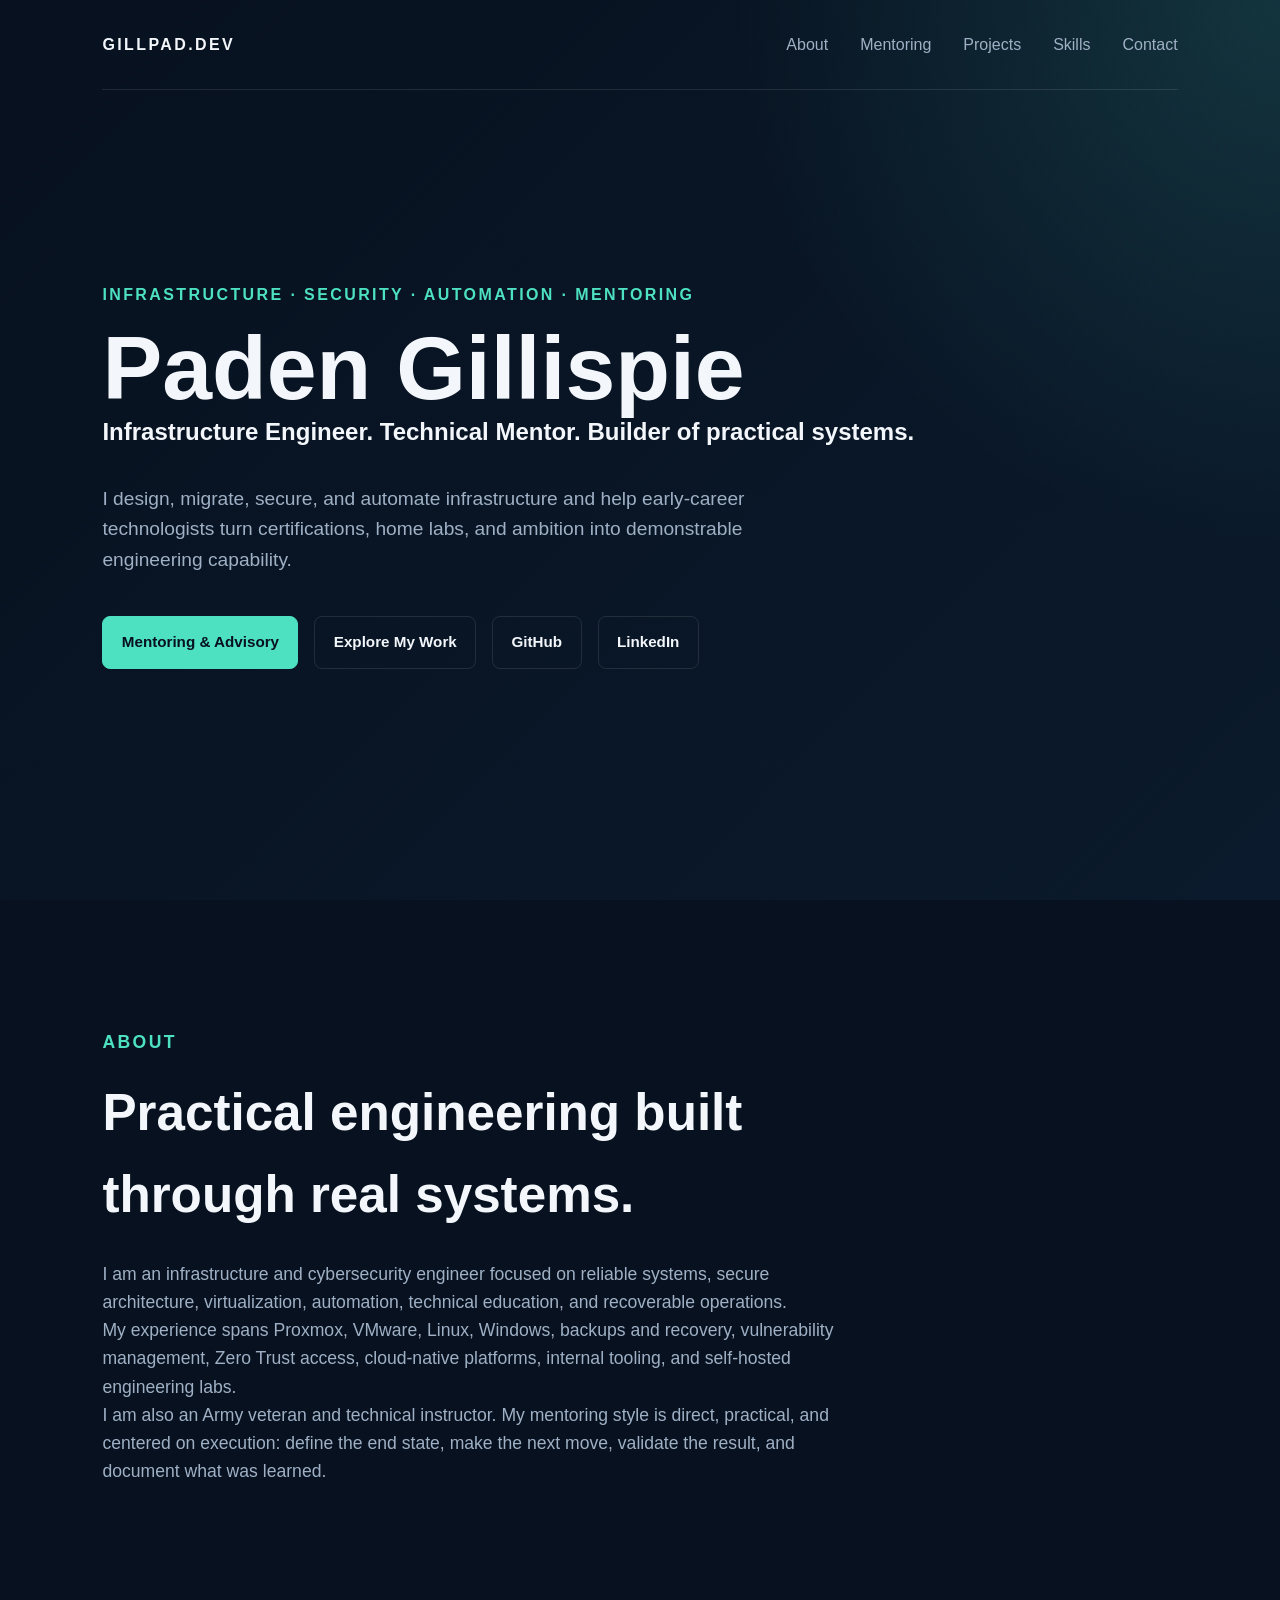
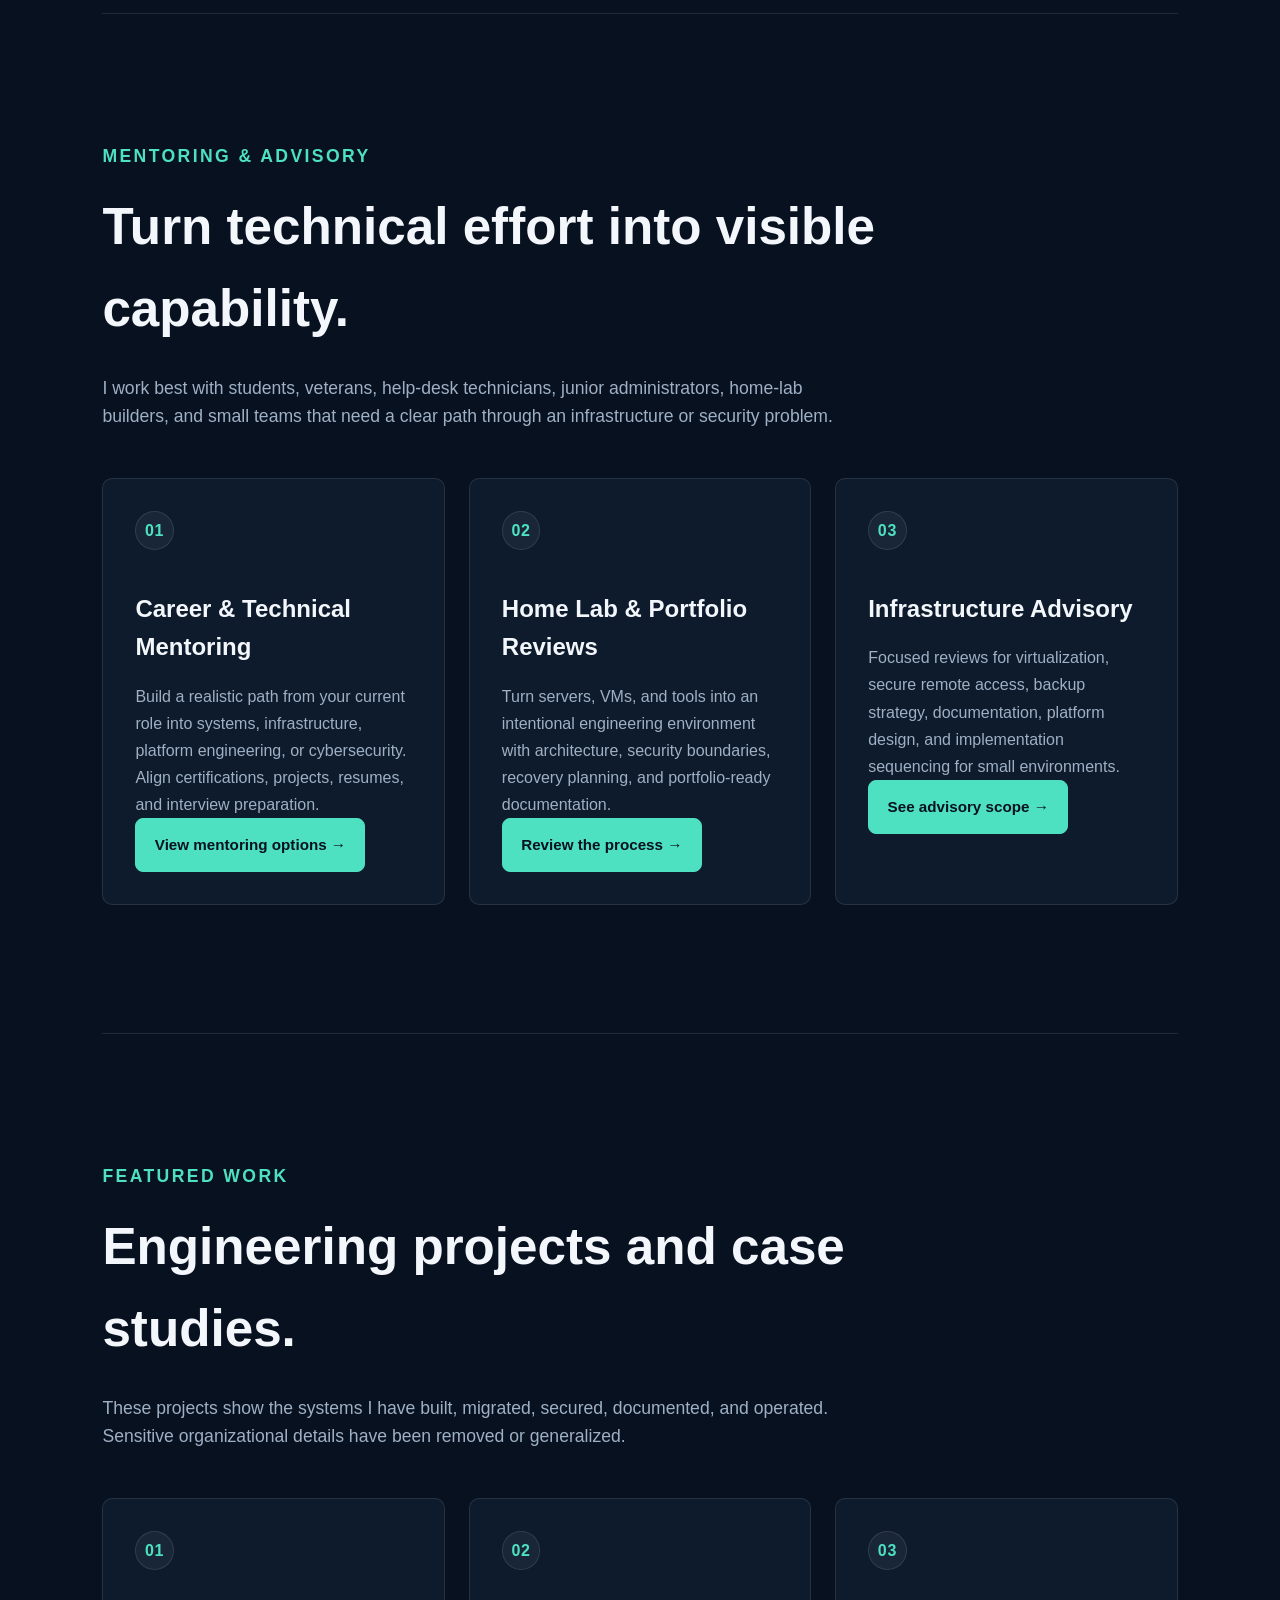
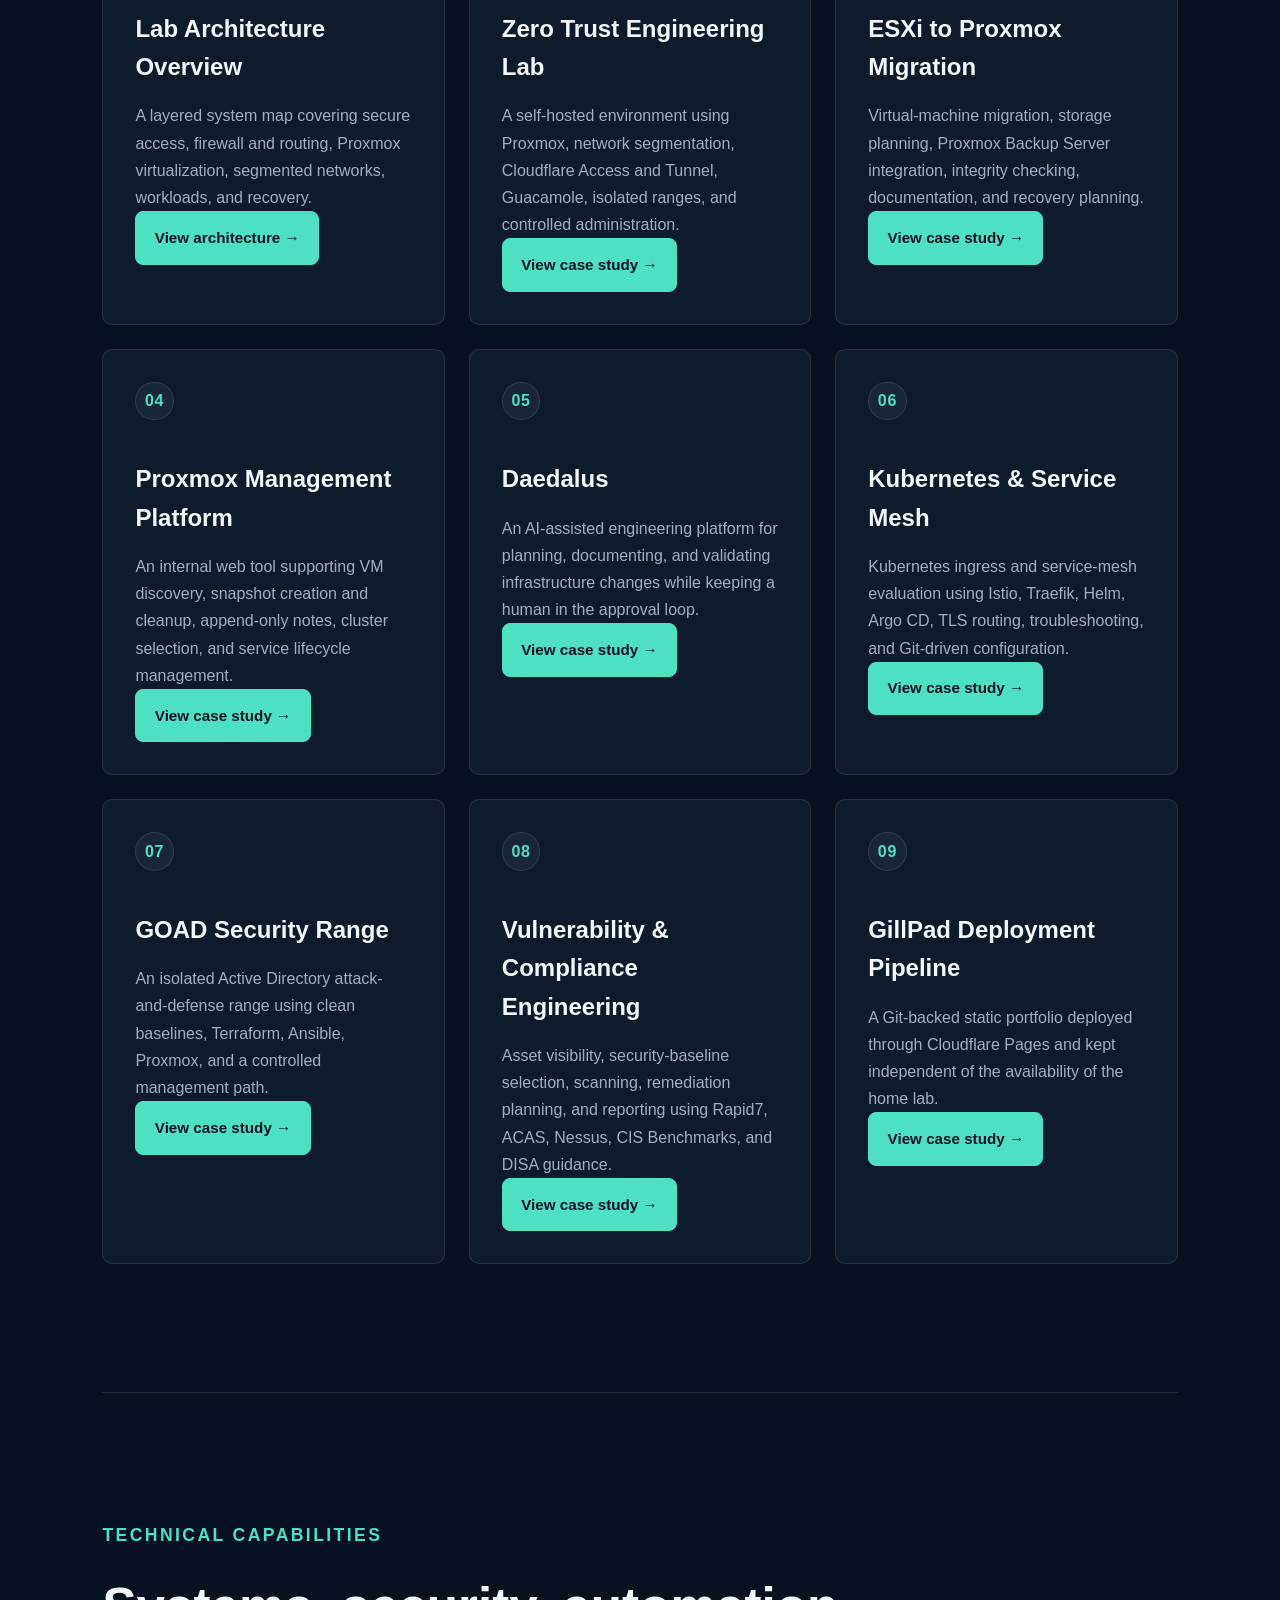
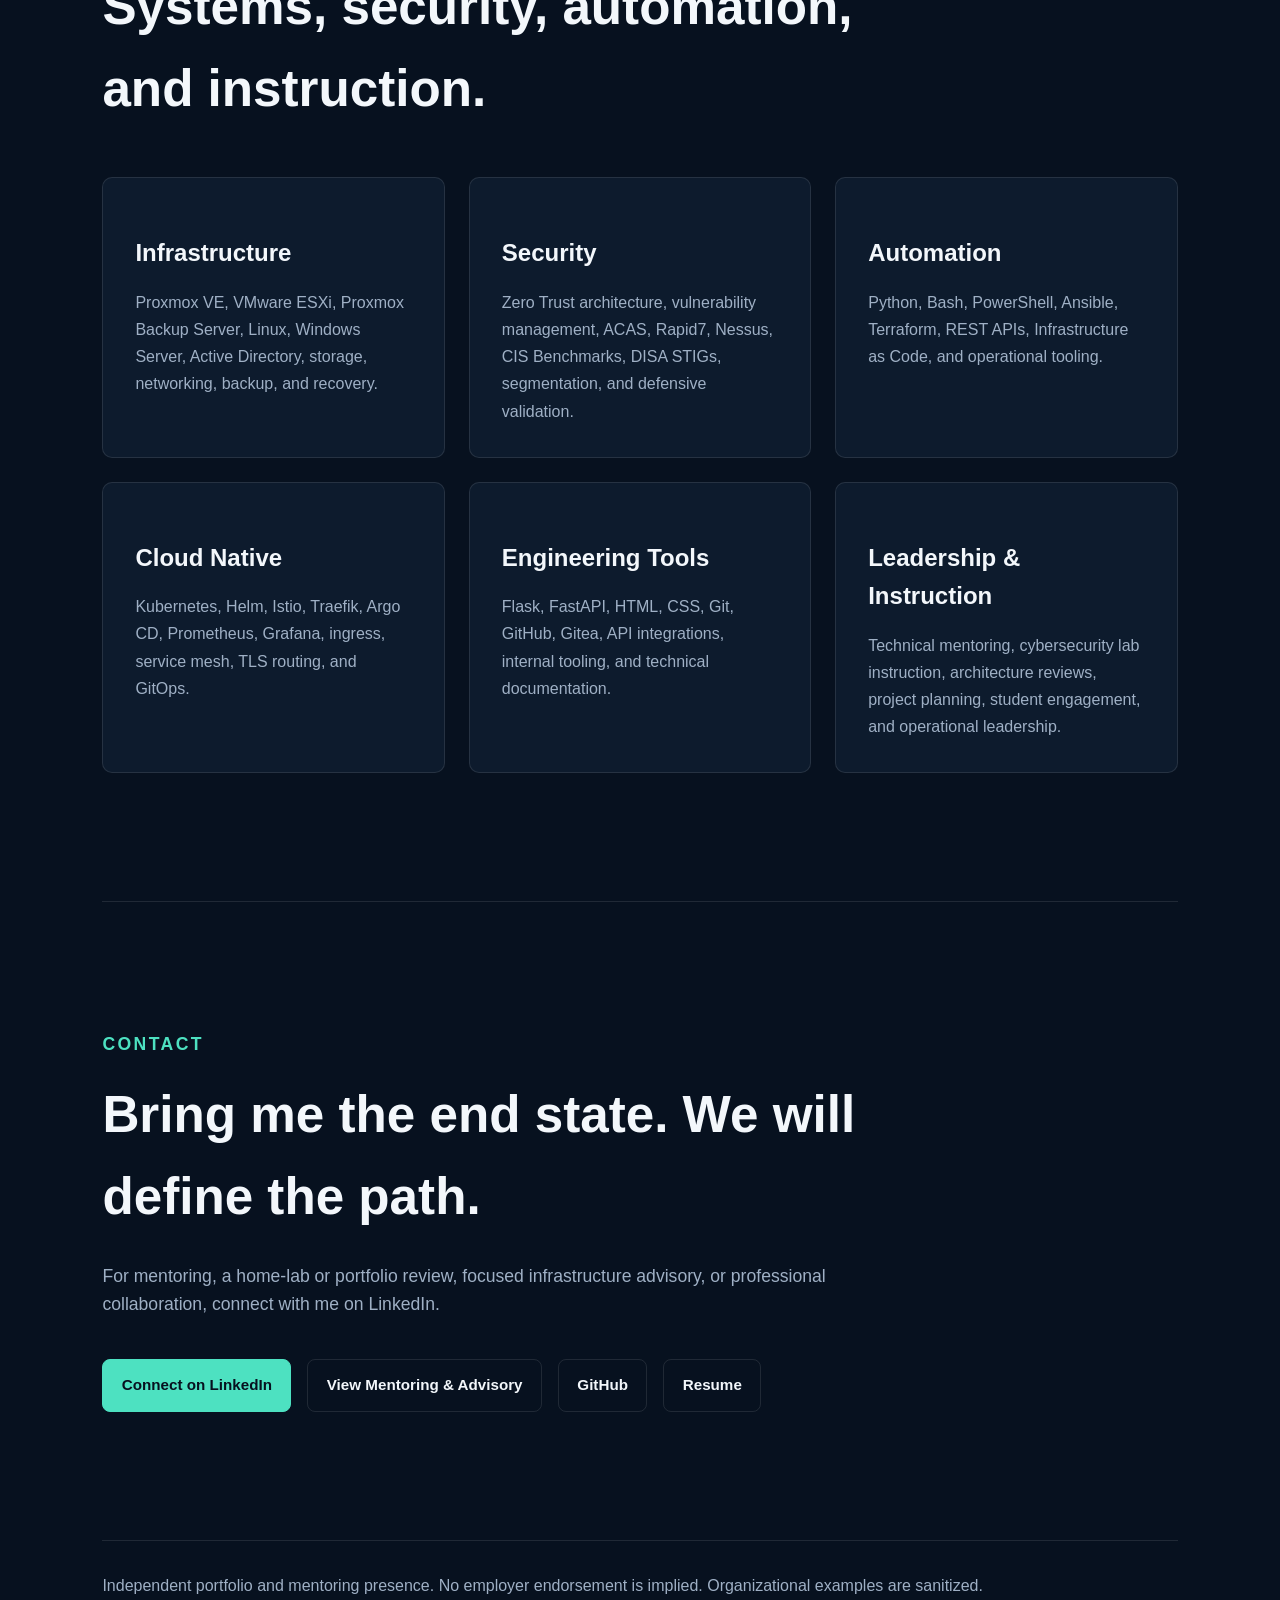
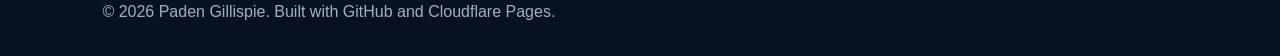
==== commit be47aa40: "Remove hyphen from infrastructure description" ====
--- a/index.html
+++ b/index.html
@@ -31,7 +31,7 @@
       <h1>Paden Gillispie</h1>
       <h2>Infrastructure Engineer. Technical Mentor. Builder of practical systems.</h2>
       <p class="hero-text">
-        I design, migrate, secure, and automate infrastructure—and help early-career
+        I design, migrate, secure, and automate infrastructure and help early-career
         technologists turn certifications, home labs, and ambition into demonstrable
         engineering capability.
       </p>
